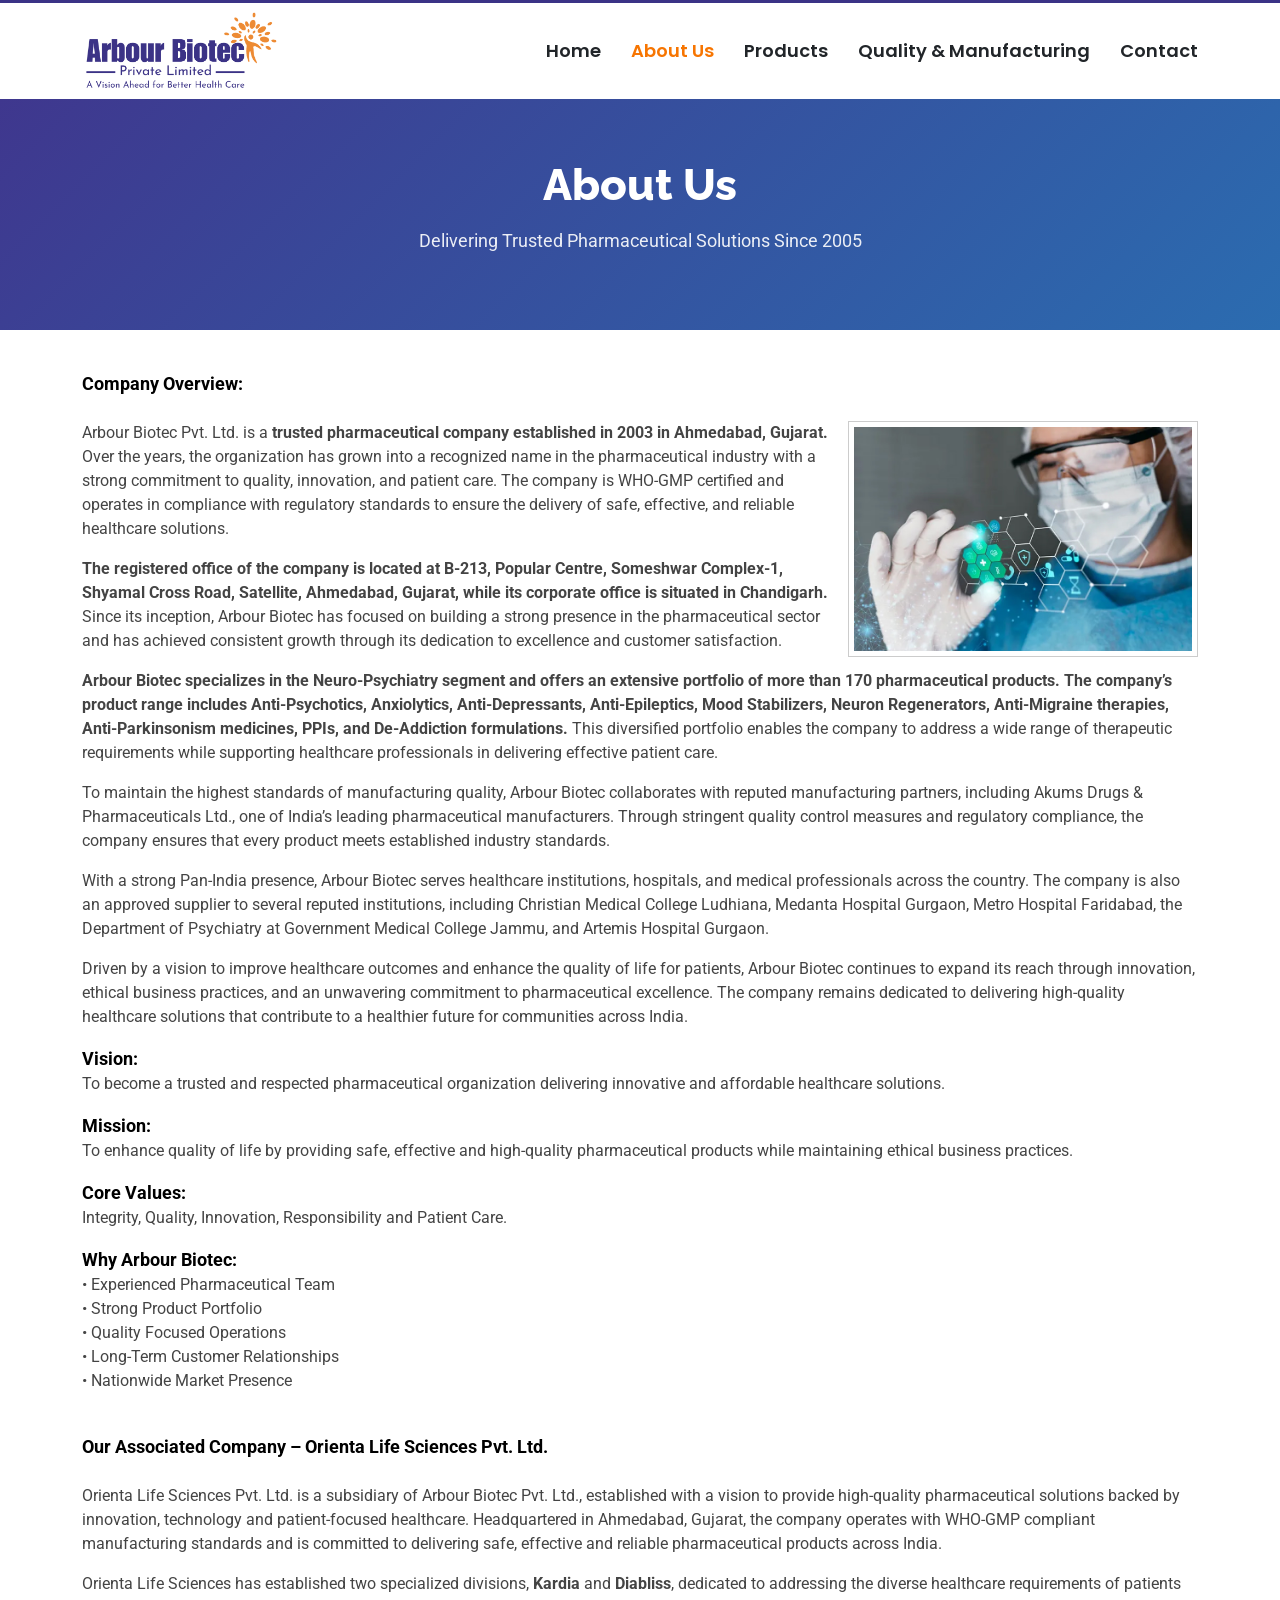
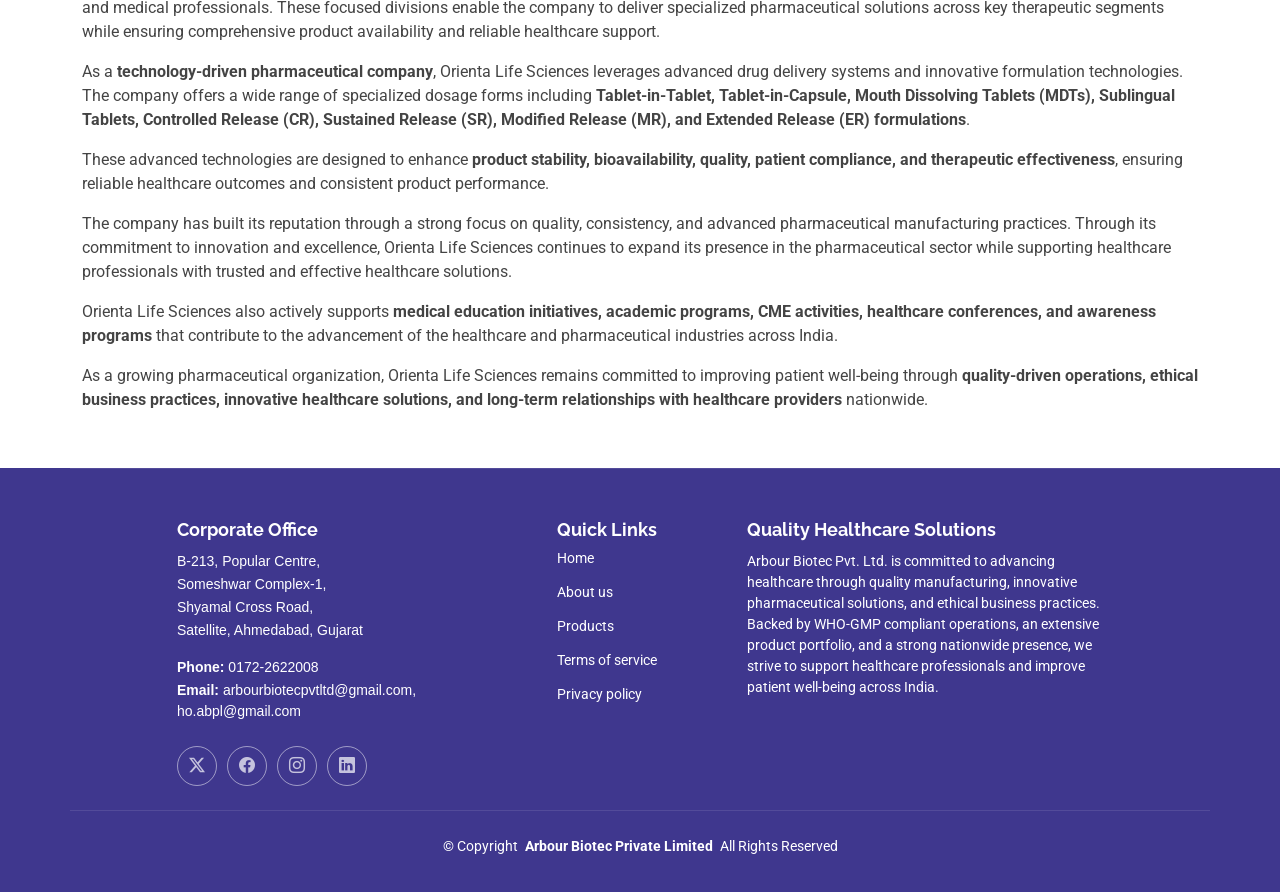
==== about-us.html @ 38f04e5c "Initial commit via Netlify [skip ci]" ====
<!DOCTYPE html>
<html lang="en">

<head>
  <meta charset="utf-8">
  <meta content="width=device-width, initial-scale=1.0" name="viewport">
  
  <title>About Us | Arbour Biotec Pvt. Ltd. | Leading Neuro Psychiatry Pharma Company</title>

  <meta name="description"
    content="Learn about Arbour Biotec Pvt. Ltd., a WHO-GMP certified pharmaceutical company established in 2003, specializing in Neuro Psychiatry products with 170+ quality healthcare solutions and a strong Pan-India presence.">

  <meta name="keywords"
    content="About Arbour Biotec, Pharmaceutical Company India, Neuro Psychiatry Pharma Company, WHO GMP Certified Pharma Company, Ahmedabad Pharmaceutical Company, Neuro Psychiatry Products, Healthcare Solutions India, Orienta Life Sciences, Kardia Division, Diabliss Division">

  <!-- Favicons -->
  <link href="assets/img/favicon.png" rel="icon">
  <!-- <link href="assets/img/apple-touch-icon.png" rel="apple-touch-icon"> -->

  <!-- Fonts -->
  <link href="https://fonts.googleapis.com" rel="preconnect">
  <link href="https://fonts.gstatic.com" rel="preconnect" crossorigin>
  <link
    href="https://fonts.googleapis.com/css2?family=Roboto:ital,wght@0,100;0,300;0,400;0,500;0,700;0,900;1,100;1,300;1,400;1,500;1,700;1,900&family=Poppins:ital,wght@0,100;0,200;0,300;0,400;0,500;0,600;0,700;0,800;0,900;1,100;1,200;1,300;1,400;1,500;1,600;1,700;1,800;1,900&family=Raleway:ital,wght@0,100;0,200;0,300;0,400;0,500;0,600;0,700;0,800;0,900;1,100;1,200;1,300;1,400;1,500;1,600;1,700;1,800;1,900&display=swap"
    rel="stylesheet">

  <!-- Vendor CSS Files -->
  <link href="assets/vendor/bootstrap/css/bootstrap.min.css" rel="stylesheet">
  <link href="assets/vendor/bootstrap-icons/bootstrap-icons.css" rel="stylesheet">
  <link href="assets/vendor/aos/aos.css" rel="stylesheet">
  <link href="assets/vendor/glightbox/css/glightbox.min.css" rel="stylesheet">
  <link href="assets/vendor/swiper/swiper-bundle.min.css" rel="stylesheet">

  <!-- Main CSS File -->
  <link href="assets/css/main.css" rel="stylesheet">


</head>

<body class="index-page">

  <header id="header" class="header d-flex align-items-center sticky-top">
    <div class="container-fluid container-xl position-relative d-flex align-items-center">

      <a href="index.html" class="logo d-flex align-items-center me-auto">
        <!-- Uncomment the line below if you also wish to use an image logo -->
        <img src="assets/img/logo.png" alt="">
        <!-- <h1 class="sitename">Presento</h1> -->
        <!-- <span>.</span> -->
      </a>

      <nav id="navmenu" class="navmenu">
        <ul>
          <li><a href="index.html">Home<br></a></li>
          <li><a href="about-us.html" class="active">About Us</a></li>
          <li><a href="products.html">Products</a></li>
          <li><a href="quality-manufacturing.html">Quality & Manufacturing</a></li>
          <li><a href="contact-us.html">Contact</a></li>
        </ul>
        <i class="mobile-nav-toggle d-xl-none bi bi-list"></i>
      </nav>

      <!-- <a class="btn-getstarted" href="index.html#about">Get Started</a> -->

    </div>
  </header>

  <main class="main">

    <section class="page-banner">
      <div class="container text-center">
        <h1>About Us</h1>
        <p>Delivering Trusted Pharmaceutical Solutions Since 2005</p>
      </div>
    </section>

    <section class="about-inner">

      <div class="container">

        <div class="row align-items-center">


          <div class="col-lg-12">

            <span class="sm-heading">
              Company Overview:
            </span> <br><br>
            <img src="assets/img/aboutus.jpg" alt="" class="img_right">
            <p>Arbour Biotec Pvt. Ltd. is a <strong>trusted pharmaceutical company established in 2003 in Ahmedabad,
                Gujarat.</strong>
              Over the years, the organization has grown into a recognized name in the pharmaceutical industry with a
              strong commitment to quality, innovation, and patient care. The company is WHO-GMP certified and operates
              in compliance with regulatory standards to ensure the delivery of safe, effective, and reliable healthcare
              solutions.</p>

            <p><strong>The registered office of the company is located at B-213, Popular Centre, Someshwar Complex-1,
                Shyamal
                Cross Road, Satellite, Ahmedabad, Gujarat, while its corporate office is situated in
                Chandigarh.</strong> Since its
              inception, Arbour Biotec has focused on building a strong presence in the pharmaceutical sector and has
              achieved consistent growth through its dedication to excellence and customer satisfaction. </p>

            <p><strong>Arbour Biotec specializes in the Neuro-Psychiatry segment and offers an extensive portfolio of
                more than
                170 pharmaceutical products. The company’s product range includes Anti-Psychotics, Anxiolytics,
                Anti-Depressants, Anti-Epileptics, Mood Stabilizers, Neuron Regenerators, Anti-Migraine therapies,
                Anti-Parkinsonism medicines, PPIs, and De-Addiction formulations.</strong> This diversified portfolio
              enables the
              company to address a wide range of therapeutic requirements while supporting healthcare professionals in
              delivering effective patient care. </p>

            <p>To maintain the highest standards of manufacturing quality, Arbour Biotec collaborates with reputed
              manufacturing partners, including Akums Drugs & Pharmaceuticals Ltd., one of India’s leading
              pharmaceutical manufacturers. Through stringent quality control measures and regulatory compliance, the
              company ensures that every product meets established industry standards. </p>

            <p>With a strong Pan-India presence, Arbour Biotec serves healthcare institutions, hospitals, and medical
              professionals across the country. The company is also an approved supplier to several reputed
              institutions, including Christian Medical College Ludhiana, Medanta Hospital Gurgaon, Metro Hospital
              Faridabad, the Department of Psychiatry at Government Medical College Jammu, and Artemis Hospital Gurgaon.
            </p>

            <P>Driven by a vision to improve healthcare outcomes and enhance the quality of life for patients, Arbour
              Biotec continues to expand its reach through innovation, ethical business practices, and an unwavering
              commitment to pharmaceutical excellence. The company remains dedicated to delivering high-quality
              healthcare solutions that contribute to a healthier future for communities across India. </P>


            <span class="sm-heading">Vision:</span>
            <p>To become a trusted and respected pharmaceutical organization delivering innovative and affordable
              healthcare solutions.</p>

            <span class="sm-heading">Mission:</span>
            <p>To enhance quality of life by providing safe, effective and high-quality pharmaceutical products while
              maintaining ethical business practices.</p>

            <span class="sm-heading">Core Values:</span>
            <p>Integrity, Quality, Innovation, Responsibility and Patient Care.</p>

            <span class="sm-heading">Why Arbour Biotec:</span>
            <p> • Experienced Pharmaceutical Team <br>
              • Strong Product Portfolio <br>
              • Quality Focused Operations <br>
              • Long-Term Customer Relationships <br>
              • Nationwide Market Presence
            </p>
            <br>

            <span class="sm-heading">
              Our Associated Company – Orienta Life Sciences Pvt. Ltd.
            </span> <br><br>

            <p>
              Orienta Life Sciences Pvt. Ltd. is a subsidiary of Arbour Biotec Pvt. Ltd., established with a vision to
              provide high-quality pharmaceutical solutions backed by innovation, technology and patient-focused
              healthcare. Headquartered in Ahmedabad, Gujarat, the company operates with WHO-GMP compliant manufacturing
              standards and is committed to delivering safe, effective and reliable pharmaceutical products across
              India.
            </p>

            <p>
              Orienta Life Sciences has established two specialized divisions, <strong>Kardia</strong> and
              <strong>Diabliss</strong>, dedicated to addressing the diverse healthcare requirements of patients and
              medical professionals. These focused divisions enable the company to deliver specialized pharmaceutical
              solutions across key therapeutic segments while ensuring comprehensive product availability and reliable
              healthcare support.
            </p>

            <p>
              As a <strong>technology-driven pharmaceutical company</strong>, Orienta Life Sciences leverages advanced
              drug delivery systems and innovative formulation technologies. The company offers a wide range of
              specialized dosage forms including <strong>Tablet-in-Tablet, Tablet-in-Capsule, Mouth Dissolving Tablets
                (MDTs), Sublingual Tablets, Controlled Release (CR), Sustained Release (SR), Modified Release (MR), and
                Extended Release (ER) formulations</strong>.
            </p>

            <p>
              These advanced technologies are designed to enhance <strong>product stability, bioavailability, quality,
                patient compliance, and therapeutic effectiveness</strong>, ensuring reliable healthcare outcomes and
              consistent product performance.
            </p>

            <p>
              The company has built its reputation through a strong focus on quality, consistency, and advanced
              pharmaceutical manufacturing practices. Through its commitment to innovation and excellence, Orienta Life
              Sciences continues to expand its presence in the pharmaceutical sector while supporting healthcare
              professionals with trusted and effective healthcare solutions.
            </p>

            <p>
              Orienta Life Sciences also actively supports <strong>medical education initiatives, academic programs, CME
                activities, healthcare conferences, and awareness programs</strong> that contribute to the advancement
              of the healthcare and pharmaceutical industries across India.
            </p>

            <p>
              As a growing pharmaceutical organization, Orienta Life Sciences remains committed to improving patient
              well-being through <strong>quality-driven operations, ethical business practices, innovative healthcare
                solutions, and long-term relationships with healthcare providers</strong> nationwide.
            </p>


          </div>

        </div>

      </div>
    </section>

  </main>

  <footer id="footer" class="footer blue-background">

    <div class="container footer-top">
      <div class="row gy-4 justify-content-center">
        <div class="col-lg-4 col-md-6 footer-about">
          <!-- <a href="index.html" class="logo d-flex align-items-center">
            <span class="sitename">Presento</span>
          </a> -->

          <h4>Corporate Office</h4>
          <div class="footer-contact">
            <p>B-213, Popular Centre,</p>
            <p>Someshwar Complex-1,</p>
            <p>Shyamal Cross Road,</p>
            <p>Satellite, Ahmedabad, Gujarat</p>
            <p class="mt-3"><strong>Phone:</strong> <span>0172-2622008</span></p>
            <p><strong>Email:</strong> <span>arbourbiotecpvtltd@gmail.com, ho.abpl@gmail.com</span></p>
          </div>
          <div class="social-links d-flex mt-4">
            <a href="#"><i class="bi bi-twitter-x"></i></a>
            <a href="#"><i class="bi bi-facebook"></i></a>
            <a href="#"><i class="bi bi-instagram"></i></a>
            <a href="#"><i class="bi bi-linkedin"></i></a>
          </div>
        </div>

        <div class="col-lg-2 col-md-3 footer-links">
          <h4>Quick Links</h4>
          <ul>
            <li><a href="index.html">Home</a></li>
            <li><a href="about-us.html">About us</a></li>
            <li><a href="products.html">Products</a></li>
            <li><a href="terms.html">Terms of service</a></li>
            <li><a href="privacy-policy.html">Privacy policy</a></li>
          </ul>
        </div>

        <div class="col-lg-4 col-md-12">

          <h4>Quality Healthcare Solutions</h4>

          <p>
            Arbour Biotec Pvt. Ltd. is committed to advancing healthcare through
            quality manufacturing, innovative pharmaceutical solutions, and ethical
            business practices. Backed by WHO-GMP compliant operations, an extensive
            product portfolio, and a strong nationwide presence, we strive to support
            healthcare professionals and improve patient well-being across India.
          </p>

        </div>

      </div>
    </div>

    <div class="container copyright text-center mt-4">
      <p>© <span>Copyright</span> <strong class="px-1 sitename">Arbour Biotec Private Limited</strong> <span>All Rights
          Reserved</span></p>

    </div>

  </footer>

  <!-- Scroll Top -->
  <a href="#" id="scroll-top" class="scroll-top d-flex align-items-center justify-content-center"><i
      class="bi bi-arrow-up-short"></i></a>

  <!-- Vendor JS Files -->
  <script src="assets/vendor/bootstrap/js/bootstrap.bundle.min.js"></script>
  <script src="assets/vendor/php-email-form/validate.js"></script>
  <script src="assets/vendor/aos/aos.js"></script>
  <script src="assets/vendor/glightbox/js/glightbox.min.js"></script>
  <script src="assets/vendor/swiper/swiper-bundle.min.js"></script>
  <script src="assets/vendor/purecounter/purecounter_vanilla.js"></script>
  <script src="assets/vendor/imagesloaded/imagesloaded.pkgd.min.js"></script>
  <script src="assets/vendor/isotope-layout/isotope.pkgd.min.js"></script>

  <!-- Main JS File -->
  <script src="assets/js/main.js"></script>

</body>

</html>
---- assets/css/main.css ----
/*--------------------------------------------------------------
# Font & Color Variables

--------------------------------------------------------------*/
/* Fonts */
:root {
  --default-font: "Roboto", system-ui, -apple-system, "Segoe UI", Roboto, "Helvetica Neue", Arial, "Noto Sans", "Liberation Sans", sans-serif, "Apple Color Emoji", "Segoe UI Emoji", "Segoe UI Symbol", "Noto Color Emoji";
  --heading-font: "Raleway", sans-serif;
  --nav-font: "Poppins", sans-serif;
}

/* Global Colors - The following color variables are used throughout the website. Updating them here will change the color scheme of the entire website */
:root {
  --background-color: #ffffff;
  /* Background color for the entire website, including individual sections */
  --default-color: #444444;
  /* Default color used for the majority of the text content across the entire website */
  --heading-color: #111111;
  /* Color for headings, subheadings and title throughout the website */
  --accent-color: #f77501;
  /* Accent color that represents your brand on the website. It's used for buttons, links, and other elements that need to stand out */
  --surface-color: #ffffff;
  /* The surface color is used as a background of boxed elements within sections, such as cards, icon boxes, or other elements that require a visual separation from the global background. */
  --contrast-color: #ffffff;
  /* Contrast color for text, ensuring readability against backgrounds of accent, heading, or default colors. */
}

/* Nav Menu Colors - The following color variables are used specifically for the navigation menu. They are separate from the global colors to allow for more customization options */
:root {
  --nav-color: #212529;
  /* The default color of the main navmenu links */
  --nav-hover-color: #f77501;
  /* Applied to main navmenu links when they are hovered over or active */
  --nav-mobile-background-color: #ffffff;
  /* Used as the background color for mobile navigation menu */
  --nav-dropdown-background-color: #ffffff;
  /* Used as the background color for dropdown items that appear when hovering over primary navigation items */
  --nav-dropdown-color: #212529;
  /* Used for navigation links of the dropdown items in the navigation menu. */
  --nav-dropdown-hover-color: #f77501;
  /* Similar to --nav-hover-color, this color is applied to dropdown navigation links when they are hovered over. */
}


/* Color Presets - These classes override global colors when applied to any section or element, providing reuse of the sam color scheme. */


.light-background {
  --background-color: #f9f9f9;
  --surface-color: #ffffff;
}

.dark-background {
  --background-color: #1b1b1b;
  --default-color: #ffffff;
  --heading-color: #ffffff;
  --surface-color: #353535;
  --contrast-color: #ffffff;
}

.blue-background {
  --background-color: #3F378E;
  --default-color: #ffffff;
  --heading-color: #ffffff;
  --surface-color: #5149a1;
  --contrast-color: #ffffff;

}

/* Smooth scroll */
:root {
  scroll-behavior: smooth;
}

/*--------------------------------------------------------------
# General Styling & Shared Classes
--------------------------------------------------------------*/
body {
  color: var(--default-color);
  background-color: var(--background-color);
  font-family: var(--default-font);
}

a {
  color: var(--accent-color);
  text-decoration: none;
  transition: 0.3s;
}

a:hover {
  color: color-mix(in srgb, var(--accent-color), transparent 25%);
  text-decoration: none;
}

h1,
h2,
h3,
h4,
h5,
h6 {
  color: var(--heading-color);
  font-family: var(--heading-font);
}

/* PHP Email Form Messages
------------------------------*/
.php-email-form .error-message {
  display: none;
  background: #df1529;
  color: #ffffff;
  text-align: left;
  padding: 15px;
  margin-bottom: 24px;
  font-weight: 600;
}

.php-email-form .sent-message {
  display: none;
  color: #ffffff;
  background: #059652;
  text-align: center;
  padding: 15px;
  margin-bottom: 24px;
  font-weight: 600;
}

.php-email-form .loading {
  display: none;
  background: var(--surface-color);
  text-align: center;
  padding: 15px;
  margin-bottom: 24px;
}

.php-email-form .loading:before {
  content: "";
  display: inline-block;
  border-radius: 50%;
  width: 24px;
  height: 24px;
  margin: 0 10px -6px 0;
  border: 3px solid var(--accent-color);
  border-top-color: var(--surface-color);
  animation: php-email-form-loading 1s linear infinite;
}

@keyframes php-email-form-loading {
  0% {
    transform: rotate(0deg);
  }

  100% {
    transform: rotate(360deg);
  }
}

/* Pulsating Play Button
------------------------------*/
.pulsating-play-btn {
  width: 94px;
  height: 94px;
  background: radial-gradient(var(--accent-color) 50%, color-mix(in srgb, var(--accent-color), transparent 75%) 52%);
  border-radius: 50%;
  display: block;
  position: relative;
  overflow: hidden;
}

.pulsating-play-btn:before {
  content: "";
  position: absolute;
  width: 120px;
  height: 120px;
  animation-delay: 0s;
  animation: pulsate-play-btn 2s;
  animation-direction: forwards;
  animation-iteration-count: infinite;
  animation-timing-function: steps;
  opacity: 1;
  border-radius: 50%;
  border: 5px solid color-mix(in srgb, var(--accent-color), transparent 30%);
  top: -15%;
  left: -15%;
  background: rgba(198, 16, 0, 0);
}

.pulsating-play-btn:after {
  content: "";
  position: absolute;
  left: 50%;
  top: 50%;
  transform: translateX(-40%) translateY(-50%);
  width: 0;
  height: 0;
  border-top: 10px solid transparent;
  border-bottom: 10px solid transparent;
  border-left: 15px solid #fff;
  z-index: 100;
  transition: all 400ms cubic-bezier(0.55, 0.055, 0.675, 0.19);
}

.pulsating-play-btn:hover:before {
  content: "";
  position: absolute;
  left: 50%;
  top: 50%;
  transform: translateX(-40%) translateY(-50%);
  width: 0;
  height: 0;
  border: none;
  border-top: 10px solid transparent;
  border-bottom: 10px solid transparent;
  border-left: 15px solid #fff;
  z-index: 200;
  animation: none;
  border-radius: 0;
}

.pulsating-play-btn:hover:after {
  border-left: 15px solid var(--accent-color);
  transform: scale(20);
}

@keyframes pulsate-play-btn {
  0% {
    transform: scale(0.6, 0.6);
    opacity: 1;
  }

  100% {
    transform: scale(1, 1);
    opacity: 0;
  }
}

/*--------------------------------------------------------------
# Global Header
--------------------------------------------------------------*/

.header {
  color: var(--default-color);
  background-color: var(--background-color);
  padding: 8px 0;
  transition: all 0.5s;
  z-index: 997;
  border-top: solid 3px #3b3386;
}

.header .logo {
  line-height: 1;
}

.header .logo img {
  max-height: 80px;
  margin-right: 8px;
  border: none;
  outline: none;
}

.header .logo h1 {
  font-size: 32px;
  margin: 0;
  font-weight: 700;
  color: var(--heading-color);
}

.header .logo span {
  font-size: 32px;
  font-weight: 700;
  color: var(--accent-color);
}

.header .btn-getstarted,
.header .btn-getstarted:focus {
  color: var(--contrast-color);
  background: var(--accent-color);
  font-size: 14px;
  padding: 8px 25px;
  margin: 0 0 0 30px;
  border-radius: 4px;
  transition: 0.3s;
}

.header .btn-getstarted:hover,
.header .btn-getstarted:focus:hover {
  color: var(--contrast-color);
  background: color-mix(in srgb, var(--accent-color), transparent 15%);
}

@media (max-width: 1200px) {
  .header .logo {
    order: 1;
  }

  .header .btn-getstarted,
  .header .btn-getstarted:focus {
    order: 2;
    margin: 0 15px 0 0;
    padding: 6px 15px;
  }

  .header .navmenu {
    order: 3;
  }
}

.scrolled .header {
  box-shadow: 0px 0 18px rgba(0, 0, 0, 0.1);
}

/*--------------------------------------------------------------
# Navigation Menu
--------------------------------------------------------------*/
/* Navmenu - Desktop */
@media (min-width: 1200px) {

  .navmenu {
    padding: 0;
  }

  .navmenu ul {
    margin: 0;
    padding: 0;
    display: flex;
    list-style: none;
    align-items: center;
  }

  .navmenu li {
    position: relative;
  }

  .navmenu a,
  .navmenu a:focus {
    color: var(--nav-color);
    padding: 10px 15px;
    font-size: 18px;
    font-family: var(--nav-font);
    font-weight: 600;
    display: flex;
    align-items: center;
    justify-content: space-between;
    white-space: nowrap;

  }

  .navmenu a i,
  .navmenu a:focus i {
    font-size: 12px;
    line-height: 0;
    margin-left: 5px;
    transition: 0.3s;
  }

  .navmenu li:last-child a {
    padding-right: 0;
  }

  .navmenu li:hover>a,
  .navmenu .active,
  .navmenu .active:focus {
    color: var(--nav-hover-color);
  }

  .navmenu .dropdown ul {
    margin: 0;
    padding: 10px 0;
    background: var(--nav-dropdown-background-color);
    display: block;
    position: absolute;
    visibility: hidden;
    left: 14px;
    top: 130%;
    opacity: 0;
    transition: 0.3s;
    border-radius: 4px;
    z-index: 99;
    box-shadow: 0px 0px 30px rgba(0, 0, 0, 0.1);
  }

  .navmenu .dropdown ul li {
    min-width: 200px;
  }

  .navmenu .dropdown ul a {
    padding: 10px 20px;
    font-size: 15px;
    text-transform: none;
    color: var(--nav-dropdown-color);
  }

  .navmenu .dropdown ul a i {
    font-size: 12px;
  }


  .navmenu .dropdown ul a:hover,
  .navmenu .dropdown ul .active:hover,
  .navmenu .dropdown ul li:hover>a {
    color: var(--nav-dropdown-hover-color);
  }

  .navmenu .dropdown:hover>ul {
    opacity: 1;
    top: 100%;
    visibility: visible;
  }

  .navmenu .dropdown .dropdown ul {
    top: 0;
    left: -90%;
    visibility: hidden;
  }

  .navmenu .dropdown .dropdown:hover>ul {
    opacity: 1;
    top: 0;
    left: -100%;
    visibility: visible;
  }
}

/* Navmenu - Mobile */
@media (max-width: 1199px) {
  .mobile-nav-toggle {
    color: var(--nav-color);
    font-size: 28px;
    line-height: 0;
    margin-right: 10px;
    cursor: pointer;
    transition: color 0.3s;
  }

  .navmenu {
    padding: 0;
    z-index: 9997;
  }

  .navmenu ul {
    display: none;
    list-style: none;
    position: absolute;
    inset: 60px 20px 20px 20px;
    padding: 10px 0;
    margin: 0;
    border-radius: 6px;
    background-color: var(--nav-mobile-background-color);
    overflow-y: auto;
    transition: 0.3s;
    z-index: 9998;
    box-shadow: 0px 0px 30px rgba(0, 0, 0, 0.1);
  }

  .navmenu a,
  .navmenu a:focus {
    color: var(--nav-dropdown-color);
    padding: 10px 20px;
    font-family: var(--nav-font);
    font-size: 17px;
    font-weight: 500;
    display: flex;
    align-items: center;
    justify-content: space-between;
    white-space: nowrap;
    transition: 0.3s;
  }

  .navmenu a i,
  .navmenu a:focus i {
    font-size: 12px;
    line-height: 0;
    margin-left: 5px;
    width: 30px;
    height: 30px;
    display: flex;
    align-items: center;
    justify-content: center;
    border-radius: 50%;
    transition: 0.3s;
    background-color: color-mix(in srgb, var(--accent-color), transparent 90%);
  }

  .navmenu a i:hover,
  .navmenu a:focus i:hover {
    background-color: var(--accent-color);
    color: var(--contrast-color);
  }

  .navmenu a:hover,
  .navmenu .active,
  .navmenu .active:focus {
    color: var(--nav-dropdown-hover-color);
  }

  .navmenu .active i,
  .navmenu .active:focus i {
    background-color: var(--accent-color);
    color: var(--contrast-color);
    transform: rotate(180deg);
  }

  .navmenu .dropdown ul {
    position: static;
    display: none;
    z-index: 99;
    padding: 10px 0;
    margin: 10px 20px;
    background-color: var(--nav-dropdown-background-color);
    border: 1px solid color-mix(in srgb, var(--default-color), transparent 90%);
    box-shadow: none;
    transition: all 0.5s ease-in-out;
  }

  .navmenu .dropdown ul ul {
    background-color: rgba(33, 37, 41, 0.1);
  }

  .navmenu .dropdown>.dropdown-active {
    display: block;
    background-color: rgba(33, 37, 41, 0.03);
  }

  .mobile-nav-active {
    overflow: hidden;
  }

  .mobile-nav-active .mobile-nav-toggle {
    color: #fff;
    position: absolute;
    font-size: 32px;
    top: 15px;
    right: 15px;
    margin-right: 0;
    z-index: 9999;
  }

  .mobile-nav-active .navmenu {
    position: fixed;
    overflow: hidden;
    inset: 0;
    background: rgba(33, 37, 41, 0.8);
    transition: 0.3s;
  }

  .mobile-nav-active .navmenu>ul {
    display: block;
  }
}

/*--------------------------------------------------------------
# Global Footer
--------------------------------------------------------------*/
.footer {
  color: var(--default-color);
  background-color: var(--background-color);
  font-size: 14px;
  padding-bottom: 10px;
  position: relative;
}


.footer .footer-top {
  padding-top: 50px;
  border-top: 1px solid color-mix(in srgb, var(--default-color), transparent 90%);
}

.footer .footer-about .logo {
  line-height: 1;
  margin-bottom: 25px;
}

.footer .footer-about .logo img {
  max-height: 40px;
  margin-right: 6px;
}

.footer .footer-about .logo span {
  font-size: 26px;
  font-weight: 700;
  letter-spacing: 1px;
  font-family: var(--heading-font);
  color: var(--heading-color);
}

.footer .footer-about p {
  font-size: 14px;
  font-family: Arial;
}

.footer .social-links a {
  display: flex;
  align-items: center;
  justify-content: center;
  width: 40px;
  height: 40px;
  border-radius: 50%;
  border: 1px solid color-mix(in srgb, var(--default-color), transparent 50%);
  font-size: 16px;
  color: color-mix(in srgb, var(--default-color), transparent 30%);
  margin-right: 10px;
  transition: 0.3s;
}

.footer .social-links a:hover {
  color: var(--accent-color);
  border-color: var(--accent-color);
}

.footer h4 {
  font-size: 18px;
  font-weight: bold;
  position: relative;
  padding-bottom: 3px;
}

.footer .footer-links {
  margin-bottom: 30px;
}

.footer .footer-links ul {
  list-style: none;
  padding: 0;
  margin: 0;
}

.footer .footer-links ul i {
  padding-right: 2px;
  font-size: 12px;
  line-height: 0;
}

.footer .footer-links ul li {
  padding: 10px 0;
  display: flex;
  align-items: center;
}

.footer .footer-links ul li:first-child {
  padding-top: 0;
}

.footer .footer-links ul a {
  color: #fff;
  display: inline-block;
  line-height: 1;
}

.footer .footer-links ul a:hover {
  color: var(--accent-color);
}

.footer .footer-contact p {
  margin-bottom: 2px;
}

.footer .footer-newsletter .newsletter-form {
  margin-top: 30px;
  margin-bottom: 30px;
  padding: 6px 8px;
  position: relative;
  border-radius: 4px;
  border: 1px solid color-mix(in srgb, var(--default-color), transparent 80%);
  display: flex;
  background-color: var(--background-color);
  transition: 0.3s;
}

.footer .footer-newsletter .newsletter-form:focus-within {
  border-color: var(--accent-color);
}

.footer .footer-newsletter .newsletter-form input[type=email] {
  border: 0;
  padding: 4px;
  width: 100%;
  background-color: var(--background-color);
  color: var(--default-color);
}

.footer .footer-newsletter .newsletter-form input[type=email]:focus-visible {
  outline: none;
}

.footer .footer-newsletter .newsletter-form input[type=submit] {
  border: 0;
  font-size: 16px;
  padding: 0 20px;
  margin: -7px -8px -7px 0;
  background: var(--accent-color);
  color: var(--contrast-color);
  transition: 0.3s;
  border-radius: 0 4px 4px 0;
}

.footer .footer-newsletter .newsletter-form input[type=submit]:hover {
  background: color-mix(in srgb, var(--accent-color), transparent 20%);
}

.footer .copyright {
  padding-top: 25px;
  padding-bottom: 25px;
  border-top: 1px solid color-mix(in srgb, var(--default-color), transparent 90%);
}

.footer .copyright p {
  margin-bottom: 0;
}

.footer .credits {
  margin-top: 6px;
  font-size: 13px;
}



.footer-highlights {
  display: flex;
  flex-wrap: wrap;
  gap: 10px;
  margin-top: 15px;
}

.footer-highlights span {
  background: rgba(255, 255, 255, .10);
  padding: 8px 14px;
  border-radius: 30px;
  font-size: 13px;
}







/*--------------------------------------------------------------
# Scroll Top Button
--------------------------------------------------------------*/
.scroll-top {
  position: fixed;
  visibility: hidden;
  opacity: 0;
  right: 15px;
  bottom: 15px;
  z-index: 99999;
  background-color: var(--accent-color);
  width: 40px;
  height: 40px;
  border-radius: 4px;
  transition: all 0.4s;
}

.scroll-top i {
  font-size: 24px;
  color: var(--contrast-color);
  line-height: 0;
}

.scroll-top:hover {
  background-color: color-mix(in srgb, var(--accent-color), transparent 20%);
  color: var(--contrast-color);
}

.scroll-top.active {
  visibility: visible;
  opacity: 1;
}

/*--------------------------------------------------------------
# Disable aos animation delay on mobile devices
--------------------------------------------------------------*/
@media screen and (max-width: 768px) {
  [data-aos-delay] {
    transition-delay: 0 !important;
  }
}

/*--------------------------------------------------------------
# Global Page Titles & Breadcrumbs
--------------------------------------------------------------*/
.page-title {
  --background-color: var(--alt-background-color);
  --default-color: #ffffff;
  --heading-color: #ffffff;
  color: var(--default-color);
  background-color: var(--background-color);
  padding: 20px 0;
  position: relative;
}

.page-title h1 {
  font-size: 28px;
  font-weight: 700;
  margin: 0;
}

.page-title .breadcrumbs ol {
  display: flex;
  flex-wrap: wrap;
  list-style: none;
  padding: 0 0 10px 0;
  margin: 0;
  font-size: 14px;
  font-weight: 400;
}

.page-title .breadcrumbs ol li+li {
  padding-left: 10px;
}

.page-title .breadcrumbs ol li+li::before {
  content: "/";
  display: inline-block;
  padding-right: 10px;
  color: color-mix(in srgb, var(--default-color), transparent 50%);
}

/*--------------------------------------------------------------
# Global Sections
--------------------------------------------------------------*/
section,
.section {
  color: var(--default-color);
  background-color: var(--background-color);
  padding: 30px 0;
  scroll-margin-top: 100px;
  overflow: clip;
}

.section-bg {
  background-color: transparent;
  padding: 160px 0;
  position: relative;
}

.section-bg:before {
  content: "";
  background-color: var(--background-color);
  position: absolute;
  bottom: 60px;
  top: 60px;
  left: 0;
  right: 0;
  transform: skewY(-3deg);
}

.section-bg .container {
  position: relative;
}

@media (max-width: 1199px) {

  section,
  .section {
    scroll-margin-top: 66px;
  }
}

/*--------------------------------------------------------------
# Global Section Titles
--------------------------------------------------------------*/
.section-title {
  text-align: center;
  padding-bottom: 60px;
  position: relative;
}

.section-title h2 {
  font-size: 32px;
  font-weight: 700;
  margin-bottom: 20px;
  padding-bottom: 20px;
  position: relative;
  text-transform: uppercase;
}

.section-title h2:after {
  content: "";
  position: absolute;
  display: block;
  width: 50px;
  height: 3px;
  background: var(--accent-color);
  left: 0;
  right: 0;
  bottom: 0;
  margin: auto;
}

.section-title p {
  margin-bottom: 0;
}

/*--------------------------------------------------------------
# Hero Section
--------------------------------------------------------------*/

.img_bord {
  border: #ebeaea solid 1px;
  padding: 5px;
}


.clients {
  background: linear-gradient(135deg, #f5faff, #eef8ff);
}

.partner-box {
  background: #fff;
  border-radius: 18px;
  padding: 10px 20px;
  text-align: center;
  border: 1px solid #e5eef8;
  box-shadow: 0 8px 25px rgba(0, 0, 0, .08);
  transition: all .4s ease;
}

.partner-box img {
  display: block;
  margin: 10px auto;
  box-shadow: 0 0 5px #4b4a4a;
  background: none;
  border-radius: 50%;
}

.partner-box:hover {
  transform: translateY(-8px);
  box-shadow: 0 15px 35px rgba(0, 0, 0, .15);
}

.partner-box i {
  font-size: 42px;
  color: #0d6efd;
  margin-top: 12px;
  margin-bottom: 3px;
  display: block;
}

.partner-box h5 {
  font-size: 14px;
  font-weight: 700;
  margin-bottom: 5px;
  color: #222;
}

.partner-box span {
  color: #666;
  font-size: 14px;
  letter-spacing: .5px;
}

.swiper-pagination-bullet-active {
  background: #0d6efd;
}



/* ==========================
   HERO SECTION
========================== */

.hero-section {
  background: linear-gradient(135deg,
      #3F378E 0%,
      #2B6CB0 100%);
  padding: 45px 0;
  overflow: hidden;
}

/* LEFT SIDE */

.hero-badge {
  display: inline-block;
  background: #F5C518;
  color: #222;
  padding: 10px 20px;
  border-radius: 50px;
  font-size: 14px;
  font-weight: 600;
  margin-bottom: 25px;
}

.hero-content h1 {
  font-size: 30px;
  line-height: 1.1;
  color: #fff;
  font-weight: 800;
  margin-bottom: 25px;
}

.hero-content p {
  color: rgba(255, 255, 255, .92);
  font-size: 16px;
  line-height: 1.8;
  margin-bottom: 20px;
  max-width: 550px;
}

.hero-points {
  display: grid;
  grid-template-columns: repeat(2, 1fr);
  gap: 14px;
  margin-bottom: 35px;
}

.hero-points div {
  color: #fff;
  font-size: 15px;
  font-weight: bold;
}

/* BUTTONS */

.hero-buttons {
  display: flex;
  gap: 15px;
}

.btn-primary-custom {
  background: #F5C518;
  color: #222;
  padding: 5px 35px;
  border-radius: 50px;
  line-height: 44px;
  text-decoration: none;
  font-weight: 600;
}

.btn-primary-custom:hover {
  background: #fff;
  color: #3F378E;
}

.btn-outline-custom {
  background: #fff;
  color: #3F378E;
  padding: 5px 35px;
  border-radius: 50px;
  text-decoration: none;
  font-weight: 600;
  line-height: 44px;
}

/* ==========================
   RIGHT SIDE
========================== */

.hero-image-wrapper {
  position: relative;
  max-width: 650px;
  margin: auto;
}

/* Yellow Circle */

.shape-yellow {
  position: absolute;
  width: 220px;
  height: 220px;
  background: #F5C518;
  border-radius: 50%;
  top: -40px;
  right: -40px;
  opacity: .9;
  z-index: 1;
}

/* Blue Rectangle */

.shape-blue {
  position: absolute;
  width: 180px;
  height: 180px;
  background: #233A8B;
  border-radius: 25px;
  bottom: -40px;
  left: -40px;
  transform: rotate(20deg);
  z-index: 1;
}

/* Glass Frame */

.glass-frame {
  position: relative;
  z-index: 5;

  background: rgba(255, 255, 255, .10);
  backdrop-filter: blur(12px);

  border: 1px solid rgba(255, 255, 255, .15);

  border-radius: 35px;

  padding: 18px;

  box-shadow:
    0 25px 60px rgba(0, 0, 0, .25);
}

/* Image */

.hero-image {
  width: 100%;
  display: block;
  border-radius: 25px;
}

/* MOBILE */

@media(max-width:991px) {

  .hero-section {
    text-align: center;
    padding: 80px 0;
  }

  .hero-content h1 {
    font-size: 42px;
  }

  .hero-points {
    grid-template-columns: 1fr;
  }

  .hero-buttons {
    justify-content: center;
    flex-wrap: wrap;
  }

  .hero-image-wrapper {
    margin-top: 50px;
  }

  .shape-yellow {
    width: 120px;
    height: 120px;
  }

  .shape-blue {
    width: 100px;
    height: 100px;
  }

}

/* Slider css */

/* ===========================
PREMIUM HERO SLIDER
=========================== */

.hero-slider {
  position: relative;
}

.hero-slide {
  min-height: 540px;
  position: relative;
  display: flex;
  align-items: center;
}

.hero-slide img {
  position: absolute;
  width: 100%;
  height: 100%;
  object-fit: cover;
  top: 0;
  left: 0;
}

.overlay {
  position: absolute;
  width: 100%;
  height: 100%;
  top: 0;
  left: 0;
  background: linear-gradient(90deg,
      rgba(18, 28, 60, .88) 0%,
      rgba(18, 28, 60, .70) 40%,
      rgba(18, 28, 60, .30) 100%);
}

.hero-content {
  position: relative;
  z-index: 2;
  max-width: 650px;
  color: #fff;
}

.hero-badge {
  display: inline-block;
  background: #F5C518;
  color: #111;
  padding: 8px 18px;
  border-radius: 50px;
  font-weight: 600;
  font-size: 14px;
  margin-bottom: 20px;
}

.hero-content h1 {
  font-size: 42px;
  font-weight: 800;
  line-height: 1.15;
  margin-bottom: 20px;
  font-family: "Roboto";
}

.hero-content p {
  font-size: 18px;
  line-height: 1.8;
  margin-bottom: 30px;
  max-width: 600px;
}

.hero-btn {
  display: inline-block;
  background: #F5C518;
  color: #111;
  padding: 14px 32px;
  border-radius: 50px;
  font-weight: 700;
  text-decoration: none;
  transition: .3s;
}

.hero-btn:hover {
  transform: translateY(-3px);
  color: #000;
}

.carousel-fade .carousel-item {
  transition: opacity 1.4s ease-in-out;
}

.carousel-control-prev,
.carousel-control-next {
  width: 60px;
}

@media(max-width:991px) {

  .hero-slide {
    height: 85vh;
  }

  .hero-content h1 {
    font-size: 42px;
  }

}

@media(max-width:767px) {

  .header .logo {
    margin: 0 auto;
  }

  .header .logo img {
    margin: 0 auto;
    display: block;
    width: 90%;
  }

  .hero-content {
    text-align: center;
  }

  .hero-content .hero-btn {
    display: block;
    margin: 0 auto;
    text-align: center;
    width: 50%;
    font-size: 14px;
    padding: 12px 14px;
  }

  .hero-content h1 {
    font-size: 22px;
  }

  .hero-content p {
    font-size: 14px;
  }

  .section-title h2 {

    font-size: 22px;
  }

  .about .icon-box i {
    display: block;
    text-align: center;
    margin-bottom: 5px;
  }

  .position-relative {
    text-align: center;
  }

  .services .service-item {
    display: block !important;
  }

  .services .service-item .icon {
    margin: 0;
  }

  .therapy-section {
    padding: 30px 0 !important;
  }

}

.hero-slide img {
  animation: zoomEffect 8s ease-in-out infinite;
}



@keyframes zoomEffect {
  0% {
    transform: scale(1);
  }

  100% {
    transform: scale(1.08);
  }
}

.main .hero-slider {
  padding: 0px 0 !important;
}

/* end Slider css */


/*--------------------------------------------------------------
# Clients Section
--------------------------------------------------------------*/
.clients .swiper-slide {
  display: flex;
  align-items: center;
  justify-content: center;
}

.clients .swiper-slide img {
  max-height: 100px;
  width: auto;
  object-fit: contain;
  transition: 0.3s;
}

.clients .swiper-slide img:hover {
  filter: none;
  opacity: 1;
  transform: scale(1.08);
}

.clients .swiper-wrapper {
  height: auto;
}

.clients .swiper-pagination {
  margin-top: 20px;
  position: relative;
}

.clients .swiper-pagination .swiper-pagination-bullet {
  width: 12px;
  height: 12px;
  opacity: 1;
  background-color: color-mix(in srgb, var(--default-color), transparent 80%);
}

.clients .swiper-pagination .swiper-pagination-bullet-active {
  background-color: var(--accent-color);
}

/*--------------------------------------------------------------
# About Section
--------------------------------------------------------------*/
.about .content h3 {
  font-weight: 700;
  font-size: 23px;
  margin-bottom: 30px;
}

.about .content p {
  margin-bottom: 30px;
}

.about .content .about-btn {
  padding: 8px 30px 9px 30px;
  color: var(--default-color);
  border-radius: 50px;
  transition: 0.3s;
  text-transform: uppercase;
  font-weight: 600;
  font-size: 13px;
  display: inline-flex;
  align-items: center;
  border: 2px solid var(--accent-color);
}

.about .content .about-btn i {
  font-size: 16px;
  padding-left: 5px;
}

.about .content .about-btn:hover {
  background: var(--accent-color);
  color: var(--contrast-color);
}

.about .icon-box i {
  font-size: 40px;
  color: var(--accent-color);
  margin-bottom: 10px;
}

.about .icon-box h4 {
  font-size: 20px;
  font-weight: 700;
  margin: 0 0 10px 0;
}

.about .icon-box h4 a {
  color: var(--heading-color);
  transition: 0.3s;
}

.about .icon-box p {
  font-size: 15px;
  color: color-mix(in srgb, var(--default-color), transparent 40%);
  margin-bottom: 0;
}

.about .icon-box:hover h4 a {
  color: var(--accent-color);
}

.mt-65 {
  margin-top: 65px;
}

.page-banner {
  padding: 60px 0 60px;
  background: linear-gradient(135deg, #3F378E, #2B6CB0);
  color: #fff;
}

.img_right {
  max-width: 100%;
  width: 350px;
  border: #ccc solid 1px;
  padding: 5px;
  float: right;
  margin-left: 15px;
}

.page-banner h1 {
  font-size: 44px;
  font-weight: 800;
  margin-bottom: 15px;
  color: #fff;
}

.page-banner p {
  font-size: 18px;
  opacity: .9;
}

.section-tag {
  color: #3F378E;
  font-weight: 700;
  text-transform: uppercase;
  letter-spacing: 1px;
}

.about-inner {
  padding: 40px 0;
}

.sm-heading {
  font-size: 18px;
  color: #000;
  font-weight: bold;
  text-align: left;
}

.about-inner h2 {
  font-size: 42px;
  font-weight: 800;
  margin-bottom: 20px;
}

.about-list {
  list-style: none;
  padding: 0;
}

.about-list li {
  margin-bottom: 15px;
  font-weight: 500;
}

.stats-section {
  background: #f8f9fa;
  padding: 80px 0;
}

.stats-section h3 {
  color: #3F378E;
  font-size: 42px;
  font-weight: 800;
  font-family: 'Roboto';
}

.mv-card {
  background: #fff;
  padding: 40px;
  border-radius: 20px;
  box-shadow: 0 10px 30px rgba(0, 0, 0, .08);
  height: 100%;
}

/*--------------------------------------------------------------
# Stats Section
--------------------------------------------------------------*/
.stats i {
  background-color: var(--surface-color);
  color: var(--accent-color);
  box-shadow: 0px 2px 25px rgba(0, 0, 0, 0.1);
  width: 54px;
  height: 54px;
  font-size: 30px;
  border-radius: 50px;
  border: 2px solid var(--background-color);
  display: inline-flex;
  align-items: center;
  justify-content: center;
  position: relative;
  z-index: 1;
}

.stats .stats-item {
  background-color: var(--surface-color);
  margin-top: -27px;
  padding: 30px 30px 25px 30px;
  width: 100%;
  position: relative;
  text-align: center;
  box-shadow: 0px 2px 35px rgba(0, 0, 0, 0.1);
  border-radius: 4px;
  z-index: 0;
}

.stats .stats-item span {
  font-size: 30px;
  display: block;
  font-weight: bold;
  font-family: "Roboto";
  color: #302a2a;
}

.stats .stats-item p {
  padding: 0;
  margin: 0;
  font-family: var(--heading-font);
  font-size: 18px;
}

/*--------------------------------------------------------------
# Tabs Section
--------------------------------------------------------------*/
.tabs .nav-tabs {
  border: 0;
}

.tabs .nav-link {
  color: var(--heading-color);
  border: 1px solid color-mix(in srgb, var(--default-color), transparent 85%);
  padding: 15px 20px;
  transition: 0.3s;
  border-radius: 0;
  display: flex;
  align-items: center;
  justify-content: center;
  cursor: pointer;
  height: 100%;
}

.tabs .nav-link i {
  padding-right: 15px;
  font-size: 48px;
}

.tabs .nav-link h4 {
  font-size: 18px;
  font-weight: 600;
  margin: 0;
}

.tabs .nav-link:hover {
  color: var(--accent-color);
  border-color: var(--accent-color);
}

.tabs .nav-link.active {
  background: var(--accent-color);
  color: var(--contrast-color);
  border-color: var(--accent-color);
}

.tabs .nav-link.active h4 {
  color: var(--contrast-color);
}

@media (max-width: 768px) {
  .tabs .nav-link i {
    padding: 0;
    line-height: 1;
    font-size: 36px;
  }
}

@media (max-width: 575px) {
  .tabs .nav-link {
    padding: 15px;
  }

  .tabs .nav-link i {
    font-size: 24px;
  }
}

.tabs .tab-content {
  margin-top: 30px;
}

.tabs .tab-pane h3 {
  color: var(--heading-color);
  font-weight: 700;
  font-size: 26px;
}

.tabs .tab-pane ul {
  list-style: none;
  padding: 0;
}

.tabs .tab-pane ul li {
  padding-bottom: 10px;
}

.tabs .tab-pane ul i {
  font-size: 20px;
  padding-right: 4px;
  color: var(--accent-color);
}

.tabs .tab-pane p:last-child {
  margin-bottom: 0;
}

/*--------------------------------------------------------------
# Services Section
--------------------------------------------------------------*/
.services .service-item {
  background-color: var(--surface-color);
  padding: 30px;
  transition: 0.3s;
}

.services .service-item .icon {
  font-size: 36px;
  line-height: 0;
  margin-right: 30px;
  color: var(--accent-color);
}

.services .service-item .title {
  font-weight: 700;
  margin-bottom: 15px;
  font-size: 20px;
}

.services .service-item .title a {
  color: var(--heading-color);
}

.services .service-item .description {
  line-height: 24px;
  font-size: 14px;
  margin: 0;
}

.services .service-item:hover {
  background-color: color-mix(in srgb, var(--surface-color) 90%, white 5%);
}



.therapy-section {
  padding: 50px 0;
  background: #f7f9fc;
}

.section-header {
  max-width: 850px;
  margin: 0 auto 60px;
}

.portfolio-tag {
  display: inline-block;
  background: #F5C518;
  color: #222;
  padding: 8px 18px;
  border-radius: 30px;
  font-size: 13px;
  font-weight: 700;
  letter-spacing: 1px;
  margin-bottom: 15px;
}

.section-header h2 {
  font-size: 44px;
  font-weight: 800;
  color: #000000;
  margin-bottom: 15px;
}

.section-header p {
  color: #666;
  font-size: 16px;
  line-height: 1.8;
}

.therapy-grid {
  display: grid;
  grid-template-columns: repeat(4, 1fr);
  gap: 25px;
}

.therapy-card {
  position: relative;
  height: 280px;
  border-radius: 22px;
  overflow: hidden;
  box-shadow: 0 15px 35px rgba(0, 0, 0, .08);
  transition: .4s;
}

.therapy-card img {
  width: 100%;
  height: 100%;
  object-fit: cover;
  transition: .7s;
}

.therapy-content {
  position: absolute;
  inset: 0;
  display: flex;
  flex-direction: column;
  justify-content: flex-end;
  padding: 25px;
  background: linear-gradient(to top,
      rgba(20, 20, 20, .95),
      rgba(20, 20, 20, .60),
      rgba(20, 20, 20, .15));
}

.card-no {
  position: absolute;
  top: 15px;
  right: 18px;
  font-size: 42px;
  font-weight: 800;
  color: rgba(255, 255, 255, .25);
}

.therapy-content h3 {
  color: #fff;
  font-size: 22px;
  font-weight: 700;
  margin-bottom: 8px;
}

.therapy-content p {
  color: rgba(255, 255, 255, .88);
  font-size: 14px;
  line-height: 1.6;
  margin-bottom: 15px;
}

.therapy-content a {
  display: inline-block;
  color: #F5C518;
  font-weight: 600;
  text-decoration: none;
}

.therapy-card:hover {
  transform: translateY(-10px);
  box-shadow: 0 25px 60px rgba(0, 0, 0, .15);
}

.therapy-card:hover img {
  transform: scale(1.08);
}

@media(max-width:991px) {

  .therapy-grid {
    grid-template-columns: repeat(2, 1fr);
  }

}

@media(max-width:767px) {

  .therapy-grid {
    grid-template-columns: 1fr;
  }

  .section-header h2 {
    font-size: 32px;
  }

}

/* products page css */

/* ===================================
PRODUCT PAGE PREMIUM
=================================== */

.product-hero {
  padding: 140px 0 110px;
  background: linear-gradient(135deg, #3F378E, #2B6CB0);
  color: #fff;
}

.hero-badge {
  display: inline-block;
  padding: 8px 18px;
  background: #F5C518;
  color: #222;
  font-size: 13px;
  font-weight: 700;
  border-radius: 50px;
  margin-bottom: 20px;
}

.product-hero h1 {
  font-size: 58px;
  font-weight: 800;
  line-height: 1.2;
  max-width: 900px;
  margin: auto;
}

.product-hero p {
  max-width: 800px;
  margin: 25px auto 0;
  font-size: 18px;
  line-height: 1.8;
}

.portfolio-overview {
  padding: 30px 0;
}

.overview-image img {
  width: 100%;
  border-radius: 25px;
  box-shadow: 0 20px 50px rgba(0, 0, 0, .12);
}

.overview-content span {
  color: #111110;
  font-weight: 700;

}

.overview-content h2 {
  font-size: 32px;
  font-weight: 800;
  color: #3F378E;
  margin: 15px 0 25px;
  font-family: 'Roboto';
}

.overview-content p {
  line-height: 1.9;
  margin-bottom: 20px;
}

.stats-row {
  display: grid;
  grid-template-columns: repeat(2, 1fr);
  gap: 15px;
  margin-top: 30px;
  font-family: 'Roboto';
}

.stat-box {
  background: #fff;
  padding: 25px;
  border-radius: 18px;
  text-align: center;
  box-shadow: 0 10px 25px rgba(0, 0, 0, .08);
}

.stat-box h3 {
  color: #3F378E;
  font-weight: 800;
}

.therapy-expertise {
  padding: 70px 0;
  background: #f8f9fa;
}

.therapy-list {
  display: grid;
  grid-template-columns: repeat(3, 1fr);
  gap: 20px;
  margin-top: 0px;
}

.therapy-item {
  padding: 22px;
  background: #fff;
  border-left: 5px solid #f77501;
  border-radius: 12px;
  font-weight: 600;
  box-shadow: 0 8px 20px rgba(0, 0, 0, .06);
}

.quality-section {
  padding: 70px 0;
}

.quality-content span {
  color: #111110;
  font-weight: 700;
}

.quality-content h2 {
  font-size: 32px;
  font-weight: 800;
  color: #3F378E;
  margin: 15px 0 20px;
  font-family: 'Roboto';
}

.quality-content ul {
  padding-left: 20px;
}

.quality-content li {
  margin-bottom: 12px;
}

.quality-img {
  border-radius: 25px;
  box-shadow: 0 20px 50px rgba(0, 0, 0, .12);
}

.institutions {
  padding: 60px 0;
  background: #f8f9fa;
}

.institution-grid {
  display: grid;
  grid-template-columns: repeat(3, 1fr);
  gap: 20px;
  margin-top: 40px;
}

.institution-grid div {
  background: #fff;
  padding: 25px;
  border-radius: 15px;
  text-align: center;
  font-weight: 600;
  box-shadow: 0 8px 20px rgba(0, 0, 0, .06);
  border-bottom: 5px solid #f77501;
  border-radius: 12px;
}

.catalogue-cta {
  padding: 110px 0;
  background: #3F378E;
  color: #fff;
}

.catalogue-cta h2 {
  font-size: 44px;
  font-weight: 800;
}

.catalogue-btn {
  display: inline-block;
  margin-top: 25px;
  padding: 14px 35px;
  background: #F5C518;
  color: #222;
  font-weight: 700;
  border-radius: 50px;
  text-decoration: none;
}

@media(max-width:991px) {

  .product-hero h1 {
    font-size: 40px;
  }

  .therapy-list,
  .institution-grid {
    grid-template-columns: repeat(2, 1fr);
  }

}

@media(max-width:767px) {

  .page-banner h1 {
    font-size: 18px;
  }

  .page-banner p {
    font-size: 15px;
  }

  .overview-content span {
    display: block;
    margin-top: 15px;
  }

  .overview-content h2 {
    font-size: 18px;
  }

  .about .content h3 {
    font-size: 18px;
  }

  .therapy-list,
  .institution-grid {
    grid-template-columns: 1fr;
  }

  .stats-row {
    grid-template-columns: 1fr;
  }

}


/* end products page css */



/*--------------------------------------------------------------
# Testimonials Section
--------------------------------------------------------------*/
.testimonials .testimonial-item {
  background-color: var(--surface-color);
  box-shadow: 0px 2px 15px rgba(0, 0, 0, 0.1);
  box-sizing: content-box;
  padding: 30px;
  margin: 30px 15px;
  position: relative;
  height: 100%;
}

.testimonials .testimonial-item .testimonial-img {
  width: 90px;
  border-radius: 50px;
  margin-right: 15px;
}

.testimonials .testimonial-item h3 {
  font-size: 18px;
  font-weight: bold;
  margin: 10px 0 5px 0;
}

.testimonials .testimonial-item h4 {
  font-size: 14px;
  color: color-mix(in srgb, var(--default-color), transparent 40%);
  margin: 0;
}

.testimonials .testimonial-item .stars {
  margin: 10px 0;
}

.testimonials .testimonial-item .stars i {
  color: #ffc107;
  margin: 0 1px;
}

.testimonials .testimonial-item .quote-icon-left,
.testimonials .testimonial-item .quote-icon-right {
  color: color-mix(in srgb, var(--accent-color), transparent 50%);
  font-size: 26px;
  line-height: 0;
}

.testimonials .testimonial-item .quote-icon-left {
  display: inline-block;
  left: -5px;
  position: relative;
}

.testimonials .testimonial-item .quote-icon-right {
  display: inline-block;
  right: -5px;
  position: relative;
  top: 10px;
  transform: scale(-1, -1);
}

.testimonials .testimonial-item p {
  font-style: italic;
  margin: 15px auto 15px auto;
}

.testimonials .swiper-wrapper {
  height: auto;
}

.testimonials .swiper-pagination {
  margin-top: 20px;
  position: relative;
}

.testimonials .swiper-pagination .swiper-pagination-bullet {
  width: 12px;
  height: 12px;
  background-color: color-mix(in srgb, var(--default-color), transparent 85%);
  opacity: 1;
}

.testimonials .swiper-pagination .swiper-pagination-bullet-active {
  background-color: var(--accent-color);
}

@media (max-width: 767px) {
  .testimonials .testimonial-wrap {
    padding-left: 0;
  }

  .testimonials .testimonial-item {
    padding: 30px;
    margin: 15px;
  }

  .testimonials .testimonial-item .testimonial-img {
    position: static;
    left: auto;
  }
}



/*--------------------------------------------------------------
# Contact Section
--------------------------------------------------------------*/


/* =========================
CONTACT SECTION PREMIUM
========================= */

.contact {
  padding: 80px 0;
  background: linear-gradient(180deg, #f8faff 0%, #ffffff 100%);
}

.contact-intro span {
  color: #3F378E;
  font-size: 14px;
  font-weight: 700;
  letter-spacing: 2px;
  text-transform: uppercase;
}

.contact-intro h2 {
  font-size: 42px;
  font-weight: 700;
  margin: 12px 0;
  color: #19163d;
}

.contact-intro p {
  max-width: 700px;
  margin: auto;
  color: #666;
  line-height: 1.8;
}

.office-tag {
  background: #fff;
  color: #3F378E;
  padding: 8px 18px;
  border-radius: 50px;
  font-size: 12px;
  font-weight: 700;
  margin-bottom: 15px;
  display: inline-block;
}

.contact .info-item {
  background: #fff;
  border-radius: 20px;
  padding: 21px 25px;
  box-shadow: 0 15px 40px rgba(0, 0, 0, .08);
  transition: .4s;
  height: 100%;
  border: 1px solid #eef1f7;
  text-align: center;
}

.contact .info-item:hover {
  transform: translateY(-8px);
}

.contact .info-item i {
  width: 70px;
  height: 70px;
  display: flex;
  align-items: center;
  justify-content: center;
  border-radius: 50%;
  background: linear-gradient(135deg, #3F378E, #5b52b8);
  color: #fff;
  font-size: 28px;
  margin-bottom: 20px;
}

.contact .info-item h3 {
  font-size: 22px;
  font-weight: 700;
  color: #19163d;
  margin-bottom: 10px;
}

.contact .info-item p {
  margin: 3px 0;
  color: #666;
}

.contact .col-lg-12 .info-item {
  background: linear-gradient(135deg, #3F378E, #19163d);
}

.contact .col-lg-12 .info-item h3,
.contact .col-lg-12 .info-item p {
  color: #fff;
}

.contact .col-lg-12 .info-item i {
  background: rgba(255, 255, 255, .15);
}

.php-email-form {
  background: #fff;
  padding: 40px;
  border-radius: 25px;
  box-shadow: 0 20px 50px rgba(0, 0, 0, .08);
  border: 1px solid #eef1f7;
}

.form-title {
  font-size: 28px;
  font-weight: 700;
  color: #19163d;
  margin-bottom: 10px;
}

.form-subtitle {
  color: #666;
  margin-bottom: 25px;
}

.php-email-form .form-control {
  height: 50px;
  border-radius: 12px;
  border: 1px solid #dfe4ef;
  box-shadow: none;
}

.php-email-form textarea.form-control {
  height: 140px;
  padding-top: 15px;
}

.php-email-form .form-control:focus {
  border-color: #3F378E;
  box-shadow: 0 0 0 4px rgba(63, 55, 142, .10);
}

.php-email-form button {
  background: linear-gradient(135deg, #3F378E, #5b52b8);
  color: #fff;
  border: none;
  padding: 14px 35px;
  border-radius: 50px;
  font-weight: 600;
  transition: .4s;
}

.php-email-form button:hover {
  transform: translateY(-3px);
}

@media(max-width:768px) {

  .contact-intro h2 {
    font-size: 30px;
  }

  .php-email-form {
    padding: 25px;
  }

}








/*--------------------------------------------------------------
# Portfolio Details Section
--------------------------------------------------------------*/
.portfolio-details .portfolio-details-slider img {
  width: 100%;
}

.portfolio-details .portfolio-details-slider .swiper-pagination {
  margin-top: 20px;
  position: relative;
}

.portfolio-details .portfolio-details-slider .swiper-pagination .swiper-pagination-bullet {
  width: 12px;
  height: 12px;
  background-color: color-mix(in srgb, var(--default-color), transparent 85%);
  opacity: 1;
}

.portfolio-details .portfolio-details-slider .swiper-pagination .swiper-pagination-bullet-active {
  background-color: var(--accent-color);
}

.portfolio-details .portfolio-info {
  background-color: var(--surface-color);
  padding: 30px;
  box-shadow: 0px 0 30px rgba(0, 0, 0, 0.1);
}

.portfolio-details .portfolio-info h3 {
  font-size: 22px;
  font-weight: 700;
  margin-bottom: 20px;
  padding-bottom: 20px;
  border-bottom: 1px solid color-mix(in srgb, var(--default-color), transparent 85%);
}

.portfolio-details .portfolio-info ul {
  list-style: none;
  padding: 0;
  font-size: 15px;
}

.portfolio-details .portfolio-info ul li+li {
  margin-top: 10px;
}

.portfolio-details .portfolio-description {
  padding-top: 30px;
}

.portfolio-details .portfolio-description h2 {
  font-size: 26px;
  font-weight: 700;
  margin-bottom: 20px;
}

.portfolio-details .portfolio-description p {
  padding: 0;
  color: color-mix(in srgb, var(--default-color), transparent 30%);
}

/*--------------------------------------------------------------
# Service Details Section
--------------------------------------------------------------*/
.service-details .service-box {
  background-color: var(--surface-color);
  padding: 20px;
  box-shadow: 0px 2px 20px rgba(0, 0, 0, 0.1);
}

.service-details .service-box+.service-box {
  margin-top: 30px;
}

.service-details .service-box h4 {
  font-size: 20px;
  font-weight: 700;
  border-bottom: 2px solid color-mix(in srgb, var(--default-color), transparent 92%);
  padding-bottom: 15px;
  margin-bottom: 15px;
}

.service-details .services-list {
  background-color: var(--surface-color);
}

.service-details .services-list a {
  color: color-mix(in srgb, var(--default-color), transparent 20%);
  background-color: color-mix(in srgb, var(--default-color), transparent 96%);
  display: flex;
  align-items: center;
  padding: 12px 15px;
  margin-top: 15px;
  transition: 0.3s;
}

.service-details .services-list a:first-child {
  margin-top: 0;
}

.service-details .services-list a i {
  font-size: 16px;
  margin-right: 8px;
  color: var(--accent-color);
}

.service-details .services-list a.active {
  color: var(--contrast-color);
  background-color: var(--accent-color);
}

.service-details .services-list a.active i {
  color: var(--contrast-color);
}

.service-details .services-list a:hover {
  background-color: color-mix(in srgb, var(--accent-color), transparent 95%);
  color: var(--accent-color);
}

.service-details .download-catalog a {
  color: var(--default-color);
  display: flex;
  align-items: center;
  padding: 10px 0;
  transition: 0.3s;
  border-top: 1px solid color-mix(in srgb, var(--default-color), transparent 90%);
}

.service-details .download-catalog a:first-child {
  border-top: 0;
  padding-top: 0;
}

.service-details .download-catalog a:last-child {
  padding-bottom: 0;
}

.service-details .download-catalog a i {
  font-size: 24px;
  margin-right: 8px;
  color: var(--accent-color);
}

.service-details .download-catalog a:hover {
  color: var(--accent-color);
}

.service-details .help-box {
  background-color: var(--accent-color);
  color: var(--contrast-color);
  margin-top: 30px;
  padding: 30px 15px;
}

.service-details .help-box .help-icon {
  font-size: 48px;
}

.service-details .help-box h4,
.service-details .help-box a {
  color: var(--contrast-color);
}

.service-details .services-img {
  margin-bottom: 20px;
}

.service-details h3 {
  font-size: 26px;
  font-weight: 700;
}

.service-details p {
  font-size: 15px;
}

.service-details ul {
  list-style: none;
  padding: 0;
  font-size: 15px;
}

.service-details ul li {
  padding: 5px 0;
  display: flex;
  align-items: center;
}

.service-details ul i {
  font-size: 20px;
  margin-right: 8px;
  color: var(--accent-color);
}

/*--------------------------------------------------------------
# Starter Section Section
--------------------------------------------------------------*/



/*--------------------------------------------------------------
# Comment Form Section
--------------------------------------------------------------*/
.comment-form {
  padding-top: 10px;
}

.comment-form form {
  background-color: var(--surface-color);
  margin-top: 30px;
  padding: 30px;
  box-shadow: 0 4px 16px rgba(0, 0, 0, 0.1);
}

.comment-form form h4 {
  font-weight: bold;
  font-size: 22px;
}

.comment-form form p {
  font-size: 14px;
}

.comment-form form input {
  background-color: var(--surface-color);
  color: var(--default-color);
  border: 1px solid color-mix(in srgb, var(--default-color), transparent 70%);
  font-size: 14px;
  border-radius: 4px;
  padding: 10px 10px;
}

.comment-form form input:focus {
  color: var(--default-color);
  background-color: var(--surface-color);
  box-shadow: none;
  border-color: var(--accent-color);
}

.comment-form form input::placeholder {
  color: color-mix(in srgb, var(--default-color), transparent 50%);
}

.comment-form form textarea {
  background-color: var(--surface-color);
  color: var(--default-color);
  border: 1px solid color-mix(in srgb, var(--default-color), transparent 70%);
  border-radius: 4px;
  padding: 10px 10px;
  font-size: 14px;
  height: 120px;
}

.comment-form form textarea:focus {
  color: var(--default-color);
  box-shadow: none;
  border-color: var(--accent-color);
  background-color: var(--surface-color);
}

.comment-form form textarea::placeholder {
  color: color-mix(in srgb, var(--default-color), transparent 50%);
}

.comment-form form .form-group {
  margin-bottom: 25px;
}

.comment-form form .btn-primary {
  border-radius: 4px;
  padding: 10px 20px;
  border: 0;
  background-color: var(--accent-color);
  color: var(--contrast-color);
}

.comment-form form .btn-primary:hover {
  color: var(--contrast-color);
  background-color: color-mix(in srgb, var(--accent-color), transparent 20%);
}
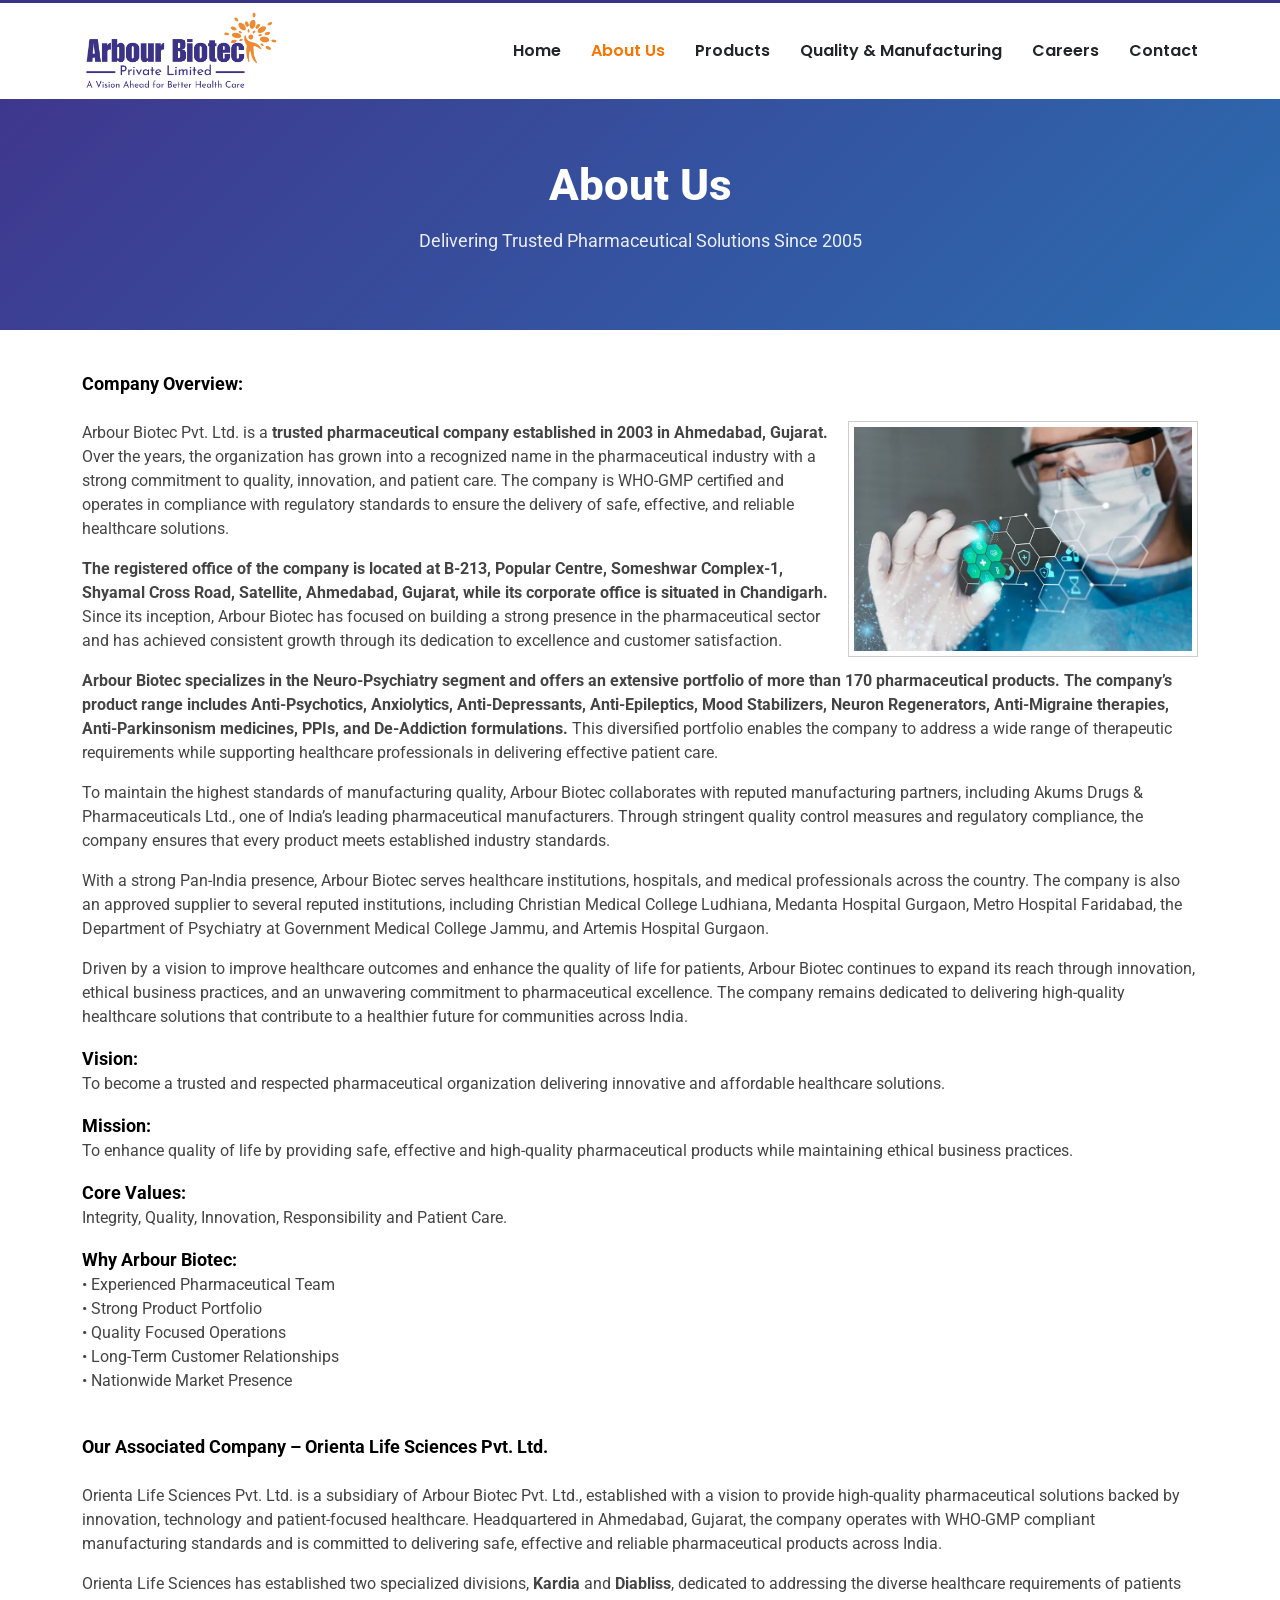
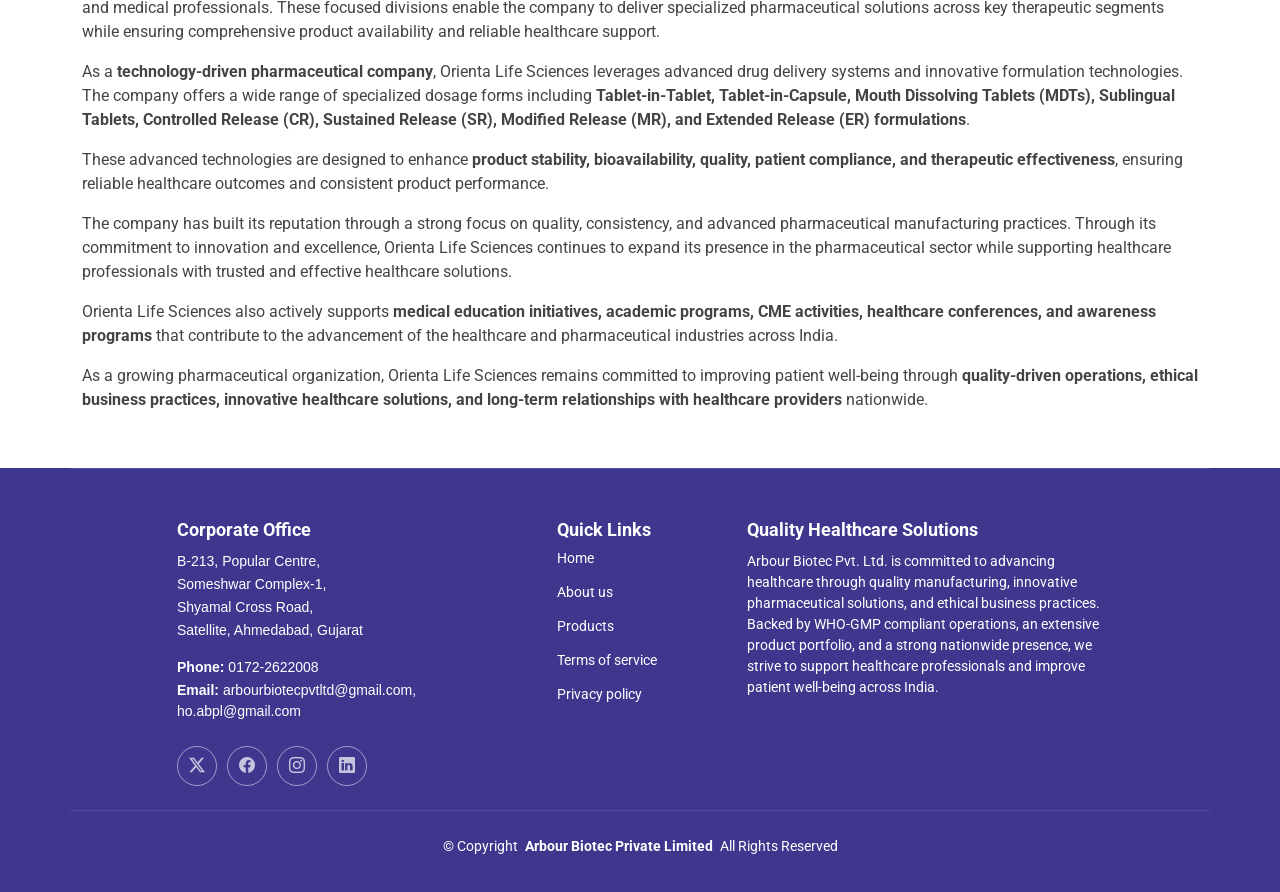
==== commit 9d09c40b: "Updated complete project" ====
--- a/about-us.html
+++ b/about-us.html
@@ -4,7 +4,7 @@
 <head>
   <meta charset="utf-8">
   <meta content="width=device-width, initial-scale=1.0" name="viewport">
-  
+
   <title>About Us | Arbour Biotec Pvt. Ltd. | Leading Neuro Psychiatry Pharma Company</title>
 
   <meta name="description"
@@ -55,6 +55,7 @@
           <li><a href="about-us.html" class="active">About Us</a></li>
           <li><a href="products.html">Products</a></li>
           <li><a href="quality-manufacturing.html">Quality & Manufacturing</a></li>
+          <li><a href="careers.html">Careers</a></li>
           <li><a href="contact-us.html">Contact</a></li>
         </ul>
         <i class="mobile-nav-toggle d-xl-none bi bi-list"></i>
--- a/assets/css/main.css
+++ b/assets/css/main.css
@@ -99,7 +99,7 @@
 h5,
 h6 {
   color: var(--heading-color);
-  font-family: var(--heading-font);
+  font-family: 'Roboto';
 }
 
 /* PHP Email Form Messages
@@ -253,8 +253,9 @@
 .header .logo img {
   max-height: 80px;
   margin-right: 8px;
-  border: none;
-  outline: none;
+  border: none !important;
+  outline: none !important;
+
 }
 
 .header .logo h1 {
@@ -334,7 +335,7 @@
   .navmenu a:focus {
     color: var(--nav-color);
     padding: 10px 15px;
-    font-size: 18px;
+    font-size: 16px;
     font-family: var(--nav-font);
     font-weight: 600;
     display: flex;
@@ -2624,4 +2625,439 @@
 .comment-form form .btn-primary:hover {
   color: var(--contrast-color);
   background-color: color-mix(in srgb, var(--accent-color), transparent 20%);
-}+}
+
+/* ==================================================
+CAREER PAGE CSS START
+================================================== */
+
+.career-hero {
+  padding: 80px 0;
+  background: linear-gradient(135deg, #f8fbff, #eef5ff);
+  font-family: 'Roboto';
+}
+
+.career-tag {
+  display: inline-block;
+  background: #f77501;
+  color: #fff;
+  padding: 8px 18px;
+  border-radius: 30px;
+  font-size: 13px;
+  font-weight: 700;
+  letter-spacing: 1px;
+  margin-bottom: 20px;
+}
+
+.career-hero h2 {
+  font-size: 48px;
+  font-weight: 800;
+  line-height: 1.2;
+  margin-bottom: 20px;
+  color: #111;
+}
+
+.career-hero h2 span {
+  color: #3F378E;
+}
+
+.career-hero p {
+  font-size: 17px;
+  line-height: 1.9;
+  color: #666;
+  margin-bottom: 30px;
+}
+
+.career-image {
+  max-width: 100%;
+  border-radius: 25px;
+  box-shadow: 0 20px 60px rgba(0, 0, 0, .12);
+}
+
+.career-buttons {
+  display: flex;
+  gap: 15px;
+  flex-wrap: wrap;
+}
+
+/* Benefits */
+
+.career-benefits {
+  padding: 80px 0;
+  background: #fff;
+}
+
+.benefit-card {
+  background: #fff;
+  padding: 35px 25px;
+  border-radius: 22px;
+  text-align: center;
+  box-shadow: 0 10px 35px rgba(0, 0, 0, .08);
+  transition: .4s;
+  height: 100%;
+  border: 1px solid #edf0f5;
+}
+
+.benefit-card:hover {
+  transform: translateY(-10px);
+  box-shadow: 0 20px 50px rgba(0, 0, 0, .12);
+}
+
+.benefit-icon {
+  width: 80px;
+  height: 80px;
+  margin: auto;
+  border-radius: 50%;
+  display: flex;
+  align-items: center;
+  justify-content: center;
+  background: linear-gradient(135deg, #3F378E, #5c54b9);
+  color: #fff;
+  font-size: 34px;
+  margin-bottom: 20px;
+}
+
+.benefit-card h4 {
+  font-size: 22px;
+  font-weight: 700;
+  margin-bottom: 12px;
+}
+
+.benefit-card p {
+  color: #666;
+  margin: 0;
+  line-height: 1.8;
+}
+
+/* Openings */
+
+.career-openings {
+  padding: 80px 0;
+  background: #f8f9fc;
+}
+
+.career-accordion .accordion-item {
+  border: 0;
+  border-radius: 20px !important;
+  overflow: hidden;
+  margin-bottom: 22px;
+  background: #fff;
+  box-shadow: 0 12px 35px rgba(0, 0, 0, .08);
+  transition: all .35s ease;
+}
+
+.career-accordion .accordion-item:hover {
+  transform: translateY(-3px);
+  box-shadow: 0 18px 40px rgba(63, 55, 142, .12);
+}
+
+/* Header */
+
+.career-accordion .accordion-button {
+  background: #fff;
+  color: #222;
+  padding: 14px 30px;
+  box-shadow: none;
+  transition: all .45s ease;
+}
+
+.career-accordion .accordion-button:hover {
+  background: #f6f7ff;
+}
+
+.career-accordion .accordion-button:not(.collapsed) {
+  background: linear-gradient(135deg, #3F378E, #5d56c7);
+  color: #fff;
+}
+
+/* Heading white on active */
+
+.career-accordion .accordion-button:not(.collapsed) .job-title h5,
+.career-accordion .accordion-button:not(.collapsed) .job-title span {
+  color: #fff !important;
+}
+
+.job-title h5 {
+  margin: 0;
+  font-size: 22px;
+  font-weight: 700;
+  color: #222;
+  transition: .35s;
+}
+
+.job-title span {
+  display: block;
+  margin-top: 5px;
+  font-size: 14px;
+  color: #777;
+  transition: .35s;
+}
+
+/* Arrow */
+
+.career-accordion .accordion-button::after {
+  transition: transform .45s ease;
+  filter: brightness(.4);
+}
+
+.career-accordion .accordion-button:not(.collapsed)::after {
+  transform: rotate(-180deg);
+  filter: brightness(0) invert(1);
+}
+
+/* Remove bootstrap focus */
+
+.career-accordion .accordion-button:focus {
+  box-shadow: none;
+}
+
+/* Smooth body */
+
+.career-accordion .accordion-collapse {
+  transition: all .45s ease;
+}
+
+.career-accordion .accordion-body {
+  padding: 35px;
+  background: #fff;
+  animation: careerFade .45s ease;
+}
+
+@keyframes careerFade {
+
+  from {
+    opacity: 0;
+    transform: translateY(-12px);
+  }
+
+  to {
+    opacity: 1;
+    transform: translateY(0);
+  }
+
+}
+
+.career-accordion .accordion-body h5 {
+  color: #222;
+  font-weight: 700;
+  margin-bottom: 15px;
+}
+
+.career-accordion ul {
+  padding-left: 20px;
+  margin-bottom: 20px;
+}
+
+.career-accordion li {
+  color: #666;
+  margin-bottom: 10px;
+  line-height: 1.7;
+}
+
+/* Button */
+
+.career-apply-btn {
+  display: inline-flex;
+  align-items: center;
+  justify-content: center;
+  background: #f77501;
+  color: #fff;
+  padding: 13px 30px;
+  border-radius: 50px;
+  font-weight: 600;
+  text-decoration: none;
+  transition: all .35s ease;
+}
+
+.career-apply-btn:hover {
+  background: #3F378E;
+  color: #fff;
+  transform: translateY(-3px);
+}
+
+/* Hiring Process */
+
+.career-process {
+  padding: 80px 0;
+  background: #fff;
+}
+
+.process-box {
+  background: #fff;
+  border-radius: 20px;
+  padding: 35px 20px;
+  box-shadow: 0 10px 35px rgba(0, 0, 0, .08);
+  transition: .4s;
+  height: 100%;
+}
+
+.process-box:hover {
+  transform: translateY(-10px);
+}
+
+.process-number {
+  width: 75px;
+  height: 75px;
+  margin: auto;
+  border-radius: 50%;
+  background: linear-gradient(135deg, #f77501, #ff9a42);
+  color: #fff;
+  display: flex;
+  align-items: center;
+  justify-content: center;
+  font-size: 24px;
+  font-weight: 800;
+  margin-bottom: 20px;
+}
+
+.process-box h5 {
+  font-size: 22px;
+  font-weight: 700;
+}
+
+.process-box p {
+  color: #666;
+  margin-bottom: 0;
+}
+
+/* Form */
+
+.career-form-section {
+  padding: 80px 0;
+  background: #f8fbff;
+}
+
+.career-form-box {
+  background: #fff;
+  padding: 50px;
+  border-radius: 25px;
+  box-shadow: 0 15px 50px rgba(0, 0, 0, .08);
+}
+
+.career-form-box h2 {
+  font-size: 38px;
+  font-weight: 800;
+  color: #3F378E;
+}
+
+.career-form-box .form-control {
+  height: 56px;
+  border-radius: 12px;
+  border: 1px solid #dce3ee;
+  box-shadow: none;
+}
+
+.career-form-box textarea.form-control {
+  height: auto;
+  padding-top: 15px;
+}
+
+.career-form-box .form-control:focus {
+  border-color: #3F378E;
+  box-shadow: 0 0 0 4px rgba(63, 55, 142, .08);
+}
+
+.career-submit-btn {
+  background: linear-gradient(135deg, #3F378E, #5c54b9);
+  color: #fff;
+  border: none;
+  padding: 14px 40px;
+  border-radius: 50px;
+  font-weight: 700;
+  transition: .3s;
+}
+
+.career-submit-btn:hover {
+  transform: translateY(-3px);
+}
+
+/* CTA */
+
+.career-cta {
+  padding: 90px 0;
+  background: linear-gradient(135deg, #3F378E, #2B6CB0);
+  color: #fff;
+}
+
+.career-cta h2 {
+  color: #fff;
+  font-size: 44px;
+  font-weight: 800;
+  margin-bottom: 20px;
+}
+
+.career-cta p {
+  max-width: 800px;
+  margin: auto;
+  font-size: 18px;
+  line-height: 1.9;
+  margin-bottom: 30px;
+}
+
+.career-cta .catalogue-btn {
+  background: #f5c518;
+  color: #222;
+}
+
+.career-cta .catalogue-btn:hover {
+  background: #fff;
+  color: #3F378E;
+}
+
+/* Responsive */
+
+@media(max-width:991px) {
+
+  .career-hero {
+    text-align: center;
+  }
+
+  .career-hero h2 {
+    font-size: 36px;
+  }
+
+  .career-image {
+    margin-top: 40px;
+  }
+
+  .career-buttons {
+    justify-content: center;
+  }
+
+}
+
+@media(max-width:767px) {
+
+  .career-hero {
+    padding: 50px 0;
+  }
+
+  .career-hero h2 {
+    font-size: 28px;
+  }
+
+  .career-form-box {
+    padding: 25px;
+  }
+
+  .career-form-box h2 {
+    font-size: 28px;
+  }
+
+  .career-cta h2 {
+    font-size: 30px;
+  }
+
+  .job-title h5 {
+    font-size: 17px;
+  }
+
+  .accordion-button {
+    padding: 18px !important;
+  }
+
+}
+
+/* ==================================================
+CAREER PAGE CSS END
+================================================== */
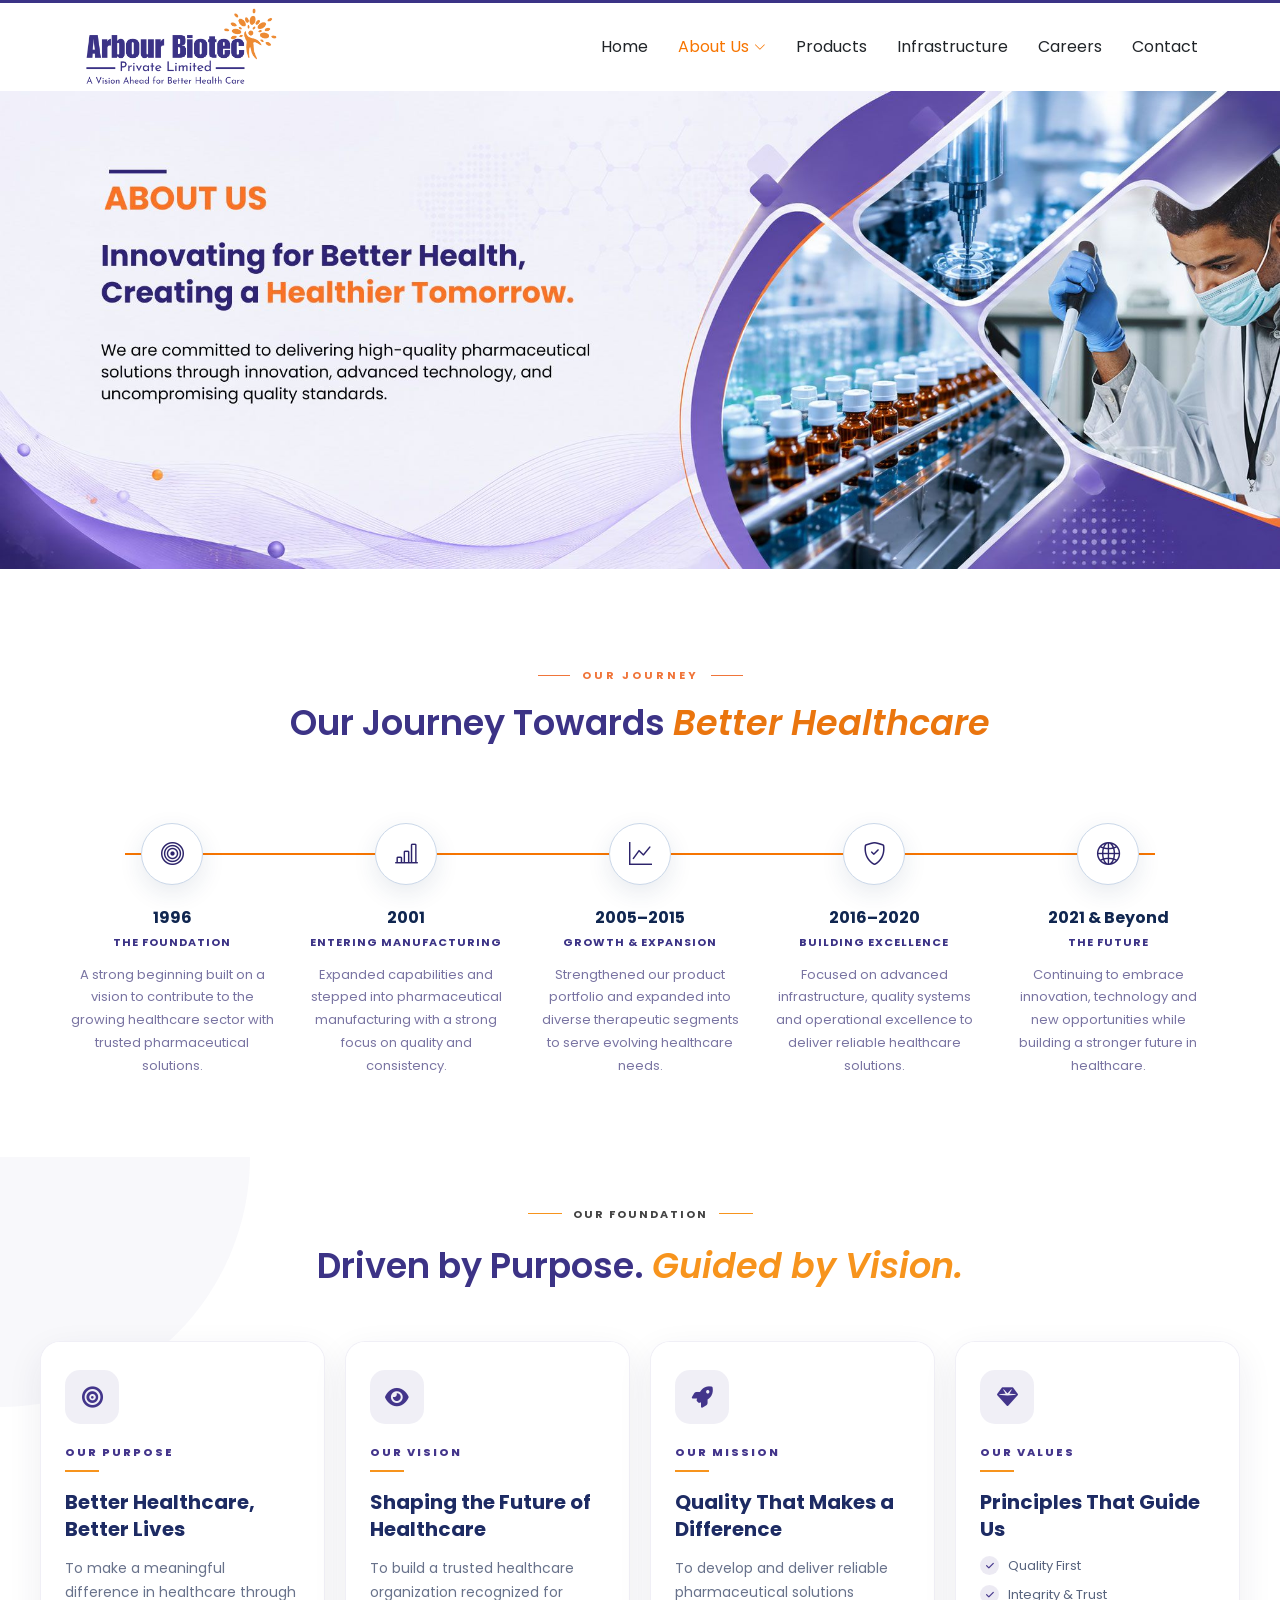
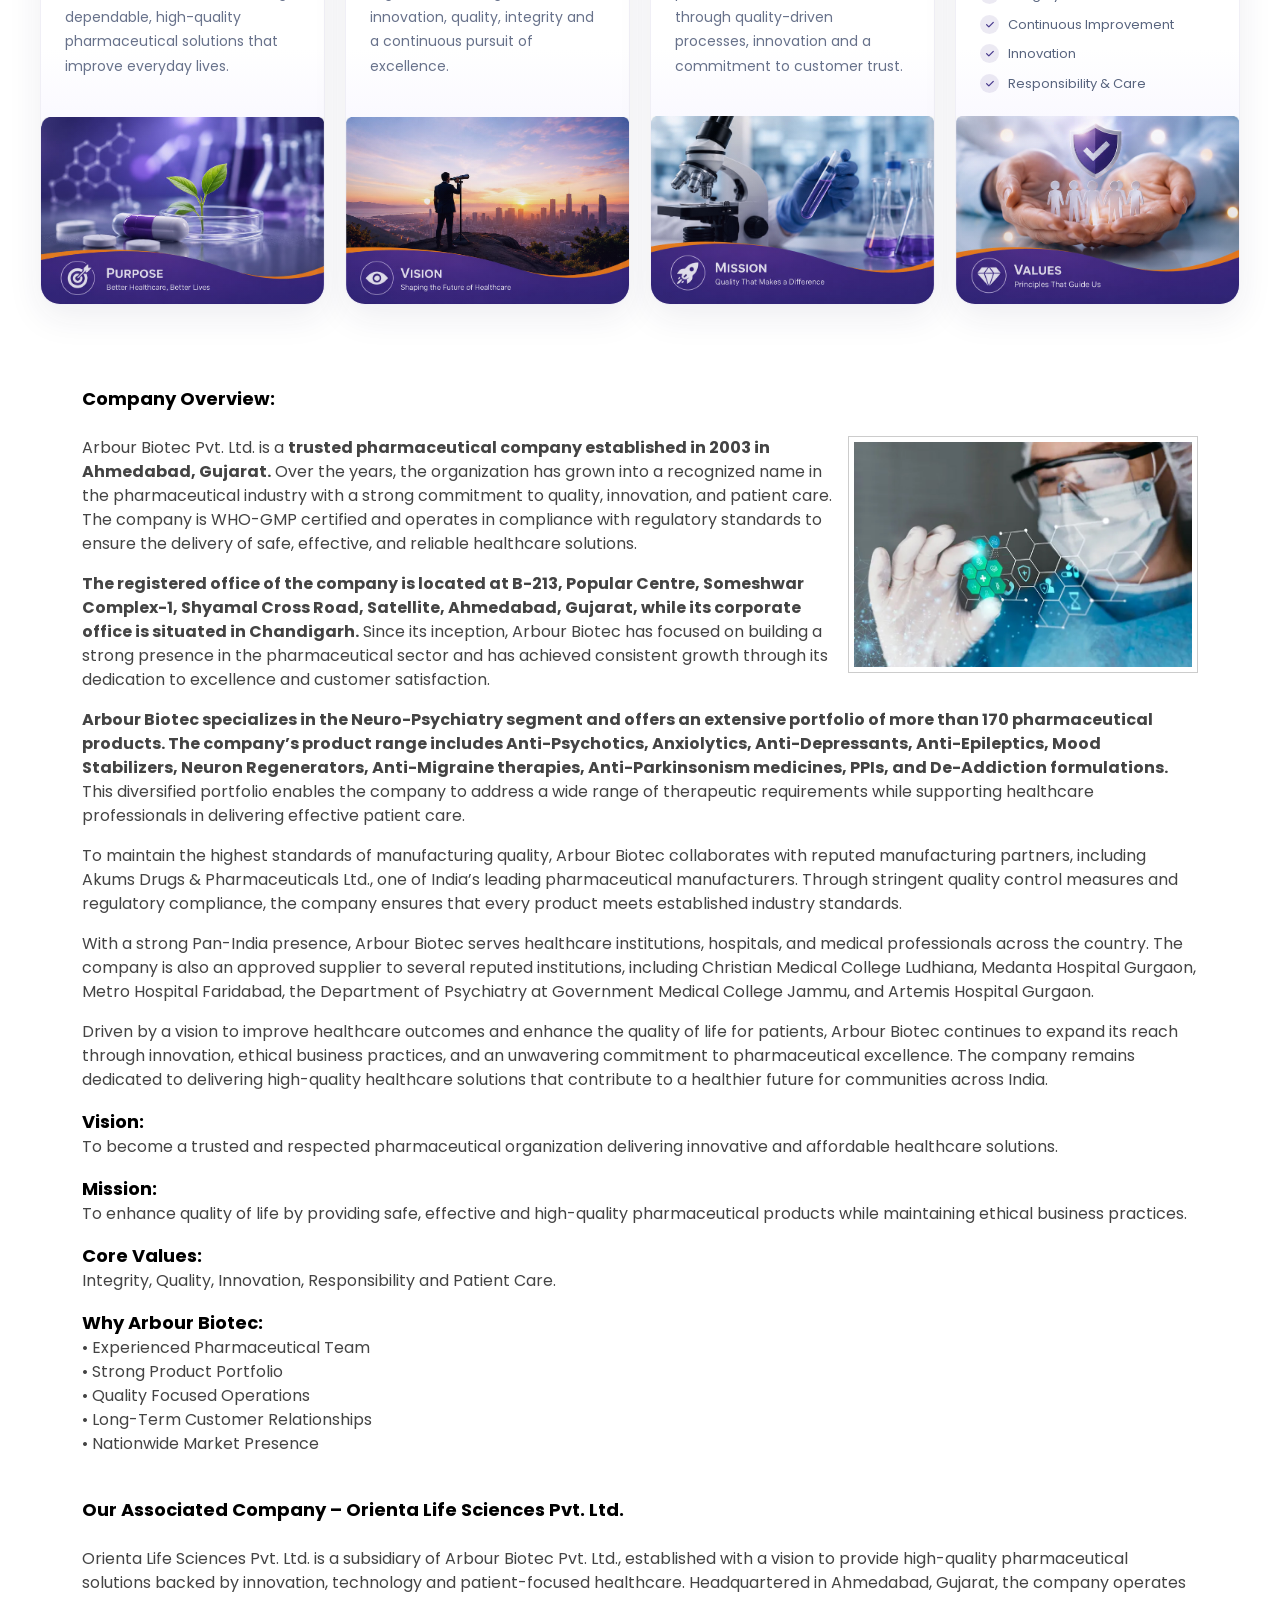
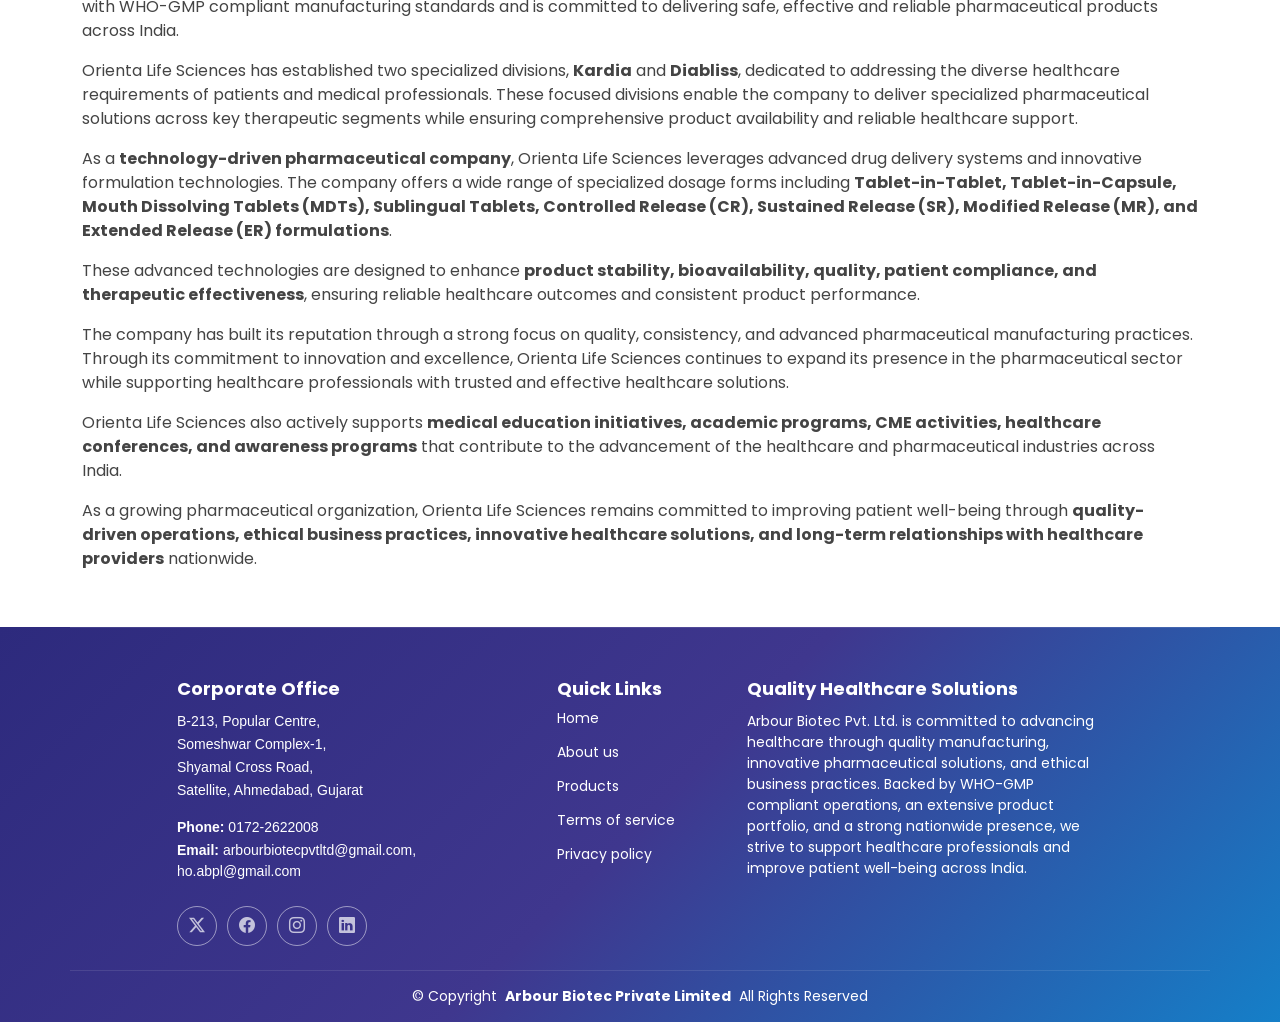
==== commit 0dad9b8c: "make changes on whole website pages" ====
--- a/about-us.html
+++ b/about-us.html
@@ -25,6 +25,7 @@
     rel="stylesheet">
 
   <!-- Vendor CSS Files -->
+  <link rel="stylesheet" href="https://cdnjs.cloudflare.com/ajax/libs/font-awesome/6.5.2/css/all.min.css">
   <link href="assets/vendor/bootstrap/css/bootstrap.min.css" rel="stylesheet">
   <link href="assets/vendor/bootstrap-icons/bootstrap-icons.css" rel="stylesheet">
   <link href="assets/vendor/aos/aos.css" rel="stylesheet">
@@ -52,9 +53,17 @@
       <nav id="navmenu" class="navmenu">
         <ul>
           <li><a href="index.html">Home<br></a></li>
-          <li><a href="about-us.html" class="active">About Us</a></li>
+          <!-- <li><a href="about-us.html">About Us</a></li> -->
+          <li class="dropdown"><a href="javascript:void(0)" class="active"><span>About Us</span> <i
+                class="bi bi-chevron-down toggle-dropdown"></i></a>
+            <ul>
+              <li><a href="about-us.html">About Arbourbiotec</a></li>
+              <li><a href="about-us.html#about-arbourbiotec">Vision-Mission & Value</a></li>
+              <li><a href="leadership.html">Leadership</a></li>
+            </ul>
+          </li>
           <li><a href="products.html">Products</a></li>
-          <li><a href="quality-manufacturing.html">Quality & Manufacturing</a></li>
+          <li><a href="infrastructure.html">Infrastructure</a></li>
           <li><a href="careers.html">Careers</a></li>
           <li><a href="contact-us.html">Contact</a></li>
         </ul>
@@ -69,11 +78,364 @@
   <main class="main">
 
     <section class="page-banner">
-      <div class="container text-center">
-        <h1>About Us</h1>
-        <p>Delivering Trusted Pharmaceutical Solutions Since 2005</p>
+      <div class="baner-container">
+        <img src="assets/img/aboutus-baner.jpg" class="img-fluid">
       </div>
     </section>
+
+    <!-- ==============================
+     Our Journey Timeline
+============================== -->
+
+    <section class="journey-section">
+
+      <div class="journey-container">
+
+        <!-- Section Heading -->
+        <div class="journey-heading">
+          <span class="journey-label">OUR JOURNEY</span>
+
+          <h2>
+            Our Journey Towards
+            <em>Better Healthcare</em>
+          </h2>
+        </div>
+
+
+        <!-- Timeline -->
+        <div class="journey-timeline">
+
+          <!-- Item 1 -->
+          <div class="journey-item">
+
+            <div class="journey-point">
+              <div class="journey-icon">
+                <i class="bi bi-bullseye"></i>
+              </div>
+            </div>
+
+            <div class="journey-content">
+
+              <h3>1996</h3>
+
+              <h4>THE FOUNDATION</h4>
+
+              <p>
+                A strong beginning built on a vision to contribute to the growing healthcare sector with trusted
+                pharmaceutical solutions.
+              </p>
+
+            </div>
+
+          </div>
+
+
+          <!-- Item 2 -->
+          <div class="journey-item">
+
+            <div class="journey-point">
+              <div class="journey-icon">
+                <i class="bi bi-bar-chart-line"></i>
+              </div>
+            </div>
+
+            <div class="journey-content">
+
+              <h3>2001</h3>
+
+              <h4>ENTERING MANUFACTURING</h4>
+
+              <p>
+                Expanded capabilities and stepped into pharmaceutical manufacturing with a strong focus on quality and
+                consistency.
+              </p>
+
+            </div>
+
+          </div>
+
+
+          <!-- Item 3 -->
+          <div class="journey-item">
+
+            <div class="journey-point">
+              <div class="journey-icon">
+                <i class="bi bi-graph-up"></i>
+              </div>
+            </div>
+
+            <div class="journey-content">
+
+              <h3>2005–2015</h3>
+
+              <h4>GROWTH &amp; EXPANSION</h4>
+
+              <p>
+                Strengthened our product portfolio and expanded into diverse therapeutic segments to serve evolving
+                healthcare needs.
+              </p>
+
+            </div>
+
+          </div>
+
+
+          <!-- Item 4 -->
+          <div class="journey-item">
+
+            <div class="journey-point">
+              <div class="journey-icon">
+                <i class="bi bi-shield-check"></i>
+              </div>
+            </div>
+
+            <div class="journey-content">
+
+              <h3>2016–2020</h3>
+
+              <h4>BUILDING EXCELLENCE</h4>
+
+              <p>
+                Focused on advanced infrastructure, quality systems and operational excellence to deliver reliable
+                healthcare solutions.
+              </p>
+
+            </div>
+
+          </div>
+
+
+          <!-- Item 5 -->
+          <div class="journey-item">
+
+            <div class="journey-point">
+              <div class="journey-icon">
+                <i class="bi bi-globe2"></i>
+              </div>
+            </div>
+
+            <div class="journey-content">
+
+              <h3>2021 &amp; Beyond</h3>
+
+              <h4>THE FUTURE</h4>
+
+              <p>
+                Continuing to embrace innovation, technology and new opportunities while building a stronger future in
+                healthcare.
+              </p>
+
+            </div>
+
+          </div>
+
+        </div>
+
+      </div>
+
+    </section>
+
+    <!-- =====================================================
+     OUR FOUNDATION SECTION
+===================================================== -->
+    <section class="foundation-section" id="about-arbourbiotec">
+
+      <div class="foundation-container">
+
+        <!-- Section Heading -->
+        <div class="foundation-heading">
+
+          <span class="section-label">
+            <span></span>
+            OUR FOUNDATION
+            <span></span>
+          </span>
+
+          <h2>
+            Driven by Purpose.
+            <em>Guided by Vision.</em>
+          </h2>
+
+        </div>
+
+
+        <!-- Cards -->
+        <div class="foundation-grid">
+
+
+          <!-- ================= PURPOSE ================= -->
+          <article class="foundation-card">
+
+            <div class="card-content">
+
+              <div class="icon-box">
+                <i class="fa-solid fa-bullseye"></i>
+              </div>
+
+              <span class="card-label">
+                OUR PURPOSE
+              </span>
+
+              <div class="mini-line"></div>
+
+              <h3>
+                Better Healthcare,
+                Better Lives
+              </h3>
+
+              <p>
+                To make a meaningful difference in healthcare
+                through dependable, high-quality pharmaceutical
+                solutions that improve everyday lives.
+              </p>
+
+            </div>
+
+            <div class="card-image">
+              <img src="assets/img/purpose.jpg" alt="Pharmaceutical products">
+            </div>
+
+          </article>
+
+
+
+          <!-- ================= VISION ================= -->
+          <article class="foundation-card">
+
+            <div class="card-content">
+
+              <div class="icon-box">
+                <i class="fa-solid fa-eye"></i>
+              </div>
+
+              <span class="card-label">
+                OUR VISION
+              </span>
+
+              <div class="mini-line"></div>
+
+              <h3>
+                Shaping the Future
+                of Healthcare
+              </h3>
+
+              <p>
+                To build a trusted healthcare organization
+                recognized for innovation, quality, integrity
+                and a continuous pursuit of excellence.
+              </p>
+
+            </div>
+
+            <div class="card-image">
+              <img src="assets/img/vision.jpg" alt="Healthcare vision">
+            </div>
+
+          </article>
+
+
+
+          <!-- ================= MISSION ================= -->
+          <article class="foundation-card">
+
+            <div class="card-content">
+
+              <div class="icon-box">
+                <i class="fa-solid fa-rocket"></i>
+              </div>
+
+              <span class="card-label">
+                OUR MISSION
+              </span>
+
+              <div class="mini-line"></div>
+
+              <h3>
+                Quality That
+                Makes a Difference
+              </h3>
+
+              <p>
+                To develop and deliver reliable pharmaceutical
+                solutions through quality-driven processes,
+                innovation and a commitment to customer trust.
+              </p>
+
+            </div>
+
+            <div class="card-image">
+              <img src="assets/img/mission.jpg" alt="Pharmaceutical research">
+            </div>
+
+          </article>
+
+
+
+          <!-- ================= VALUES ================= -->
+          <article class="foundation-card values-card">
+
+            <div class="card-content">
+
+              <div class="icon-box">
+                <i class="fa-solid fa-gem"></i>
+              </div>
+
+              <span class="card-label">
+                OUR VALUES
+              </span>
+
+              <div class="mini-line"></div>
+
+              <h3>
+                Principles That
+                Guide Us
+              </h3>
+
+              <ul class="values-list">
+
+                <li>
+                  <i class="fa-solid fa-check"></i>
+                  Quality First
+                </li>
+
+                <li>
+                  <i class="fa-solid fa-check"></i>
+                  Integrity & Trust
+                </li>
+
+                <li>
+                  <i class="fa-solid fa-check"></i>
+                  Continuous Improvement
+                </li>
+
+                <li>
+                  <i class="fa-solid fa-check"></i>
+                  Innovation
+                </li>
+
+                <li>
+                  <i class="fa-solid fa-check"></i>
+                  Responsibility & Care
+                </li>
+                <li></li>
+                <li></li>
+
+              </ul>
+
+            </div>
+
+            <div class="card-image">
+              <img src="assets/img/values.jpg" alt="Healthcare and responsibility">
+            </div>
+
+          </article>
+
+        </div>
+
+      </div>
+
+    </section>
+
 
     <section class="about-inner">
 
--- a/assets/css/main.css
+++ b/assets/css/main.css
@@ -4,8 +4,8 @@
 --------------------------------------------------------------*/
 /* Fonts */
 :root {
-  --default-font: "Roboto", system-ui, -apple-system, "Segoe UI", Roboto, "Helvetica Neue", Arial, "Noto Sans", "Liberation Sans", sans-serif, "Apple Color Emoji", "Segoe UI Emoji", "Segoe UI Symbol", "Noto Color Emoji";
-  --heading-font: "Raleway", sans-serif;
+  --default-font: "Poppins", system-ui, -apple-system, "Segoe UI", sans-serif, "Helvetica Neue", Arial, "Noto Sans", "Liberation Sans", sans-serif, "Apple Color Emoji", "Segoe UI Emoji", "Segoe UI Symbol", "Noto Color Emoji";
+  --heading-font: "Poppins", sans-serif;
   --nav-font: "Poppins", sans-serif;
 }
 
@@ -99,7 +99,7 @@
 h5,
 h6 {
   color: var(--heading-color);
-  font-family: 'Roboto';
+  font-family: "Poppins", sans-serif;
 }
 
 /* PHP Email Form Messages
@@ -240,7 +240,7 @@
 .header {
   color: var(--default-color);
   background-color: var(--background-color);
-  padding: 8px 0;
+  padding: 4px 0;
   transition: all 0.5s;
   z-index: 997;
   border-top: solid 3px #3b3386;
@@ -337,7 +337,7 @@
     padding: 10px 15px;
     font-size: 16px;
     font-family: var(--nav-font);
-    font-weight: 600;
+    font-weight: 400;
     display: flex;
     align-items: center;
     justify-content: space-between;
@@ -553,9 +553,9 @@
 --------------------------------------------------------------*/
 .footer {
   color: var(--default-color);
-  background-color: var(--background-color);
+  background: linear-gradient(135deg, #2d2a7d 0%, #3f378e 50%, #157fc8 100%);
   font-size: 14px;
-  padding-bottom: 10px;
+  padding-bottom: 0px;
   position: relative;
 }
 
@@ -648,6 +648,7 @@
 
 .footer .footer-links ul a:hover {
   color: var(--accent-color);
+  padding-left: 4px;
 }
 
 .footer .footer-contact p {
@@ -698,8 +699,8 @@
 }
 
 .footer .copyright {
-  padding-top: 25px;
-  padding-bottom: 25px;
+  padding-top: 15px;
+  padding-bottom: 15px;
   border-top: 1px solid color-mix(in srgb, var(--default-color), transparent 90%);
 }
 
@@ -862,17 +863,16 @@
 --------------------------------------------------------------*/
 .section-title {
   text-align: center;
-  padding-bottom: 60px;
+  padding-bottom: 45px;
   position: relative;
 }
 
 .section-title h2 {
-  font-size: 32px;
-  font-weight: 700;
+  font-size: 42px;
+  font-weight: 800;
   margin-bottom: 20px;
   padding-bottom: 20px;
   position: relative;
-  text-transform: uppercase;
 }
 
 .section-title h2:after {
@@ -1206,7 +1206,7 @@
   font-weight: 800;
   line-height: 1.15;
   margin-bottom: 20px;
-  font-family: "Roboto";
+  font-family: "Poppins", sans-serif;
 }
 
 .hero-content p {
@@ -1448,9 +1448,21 @@
 }
 
 .page-banner {
-  padding: 60px 0 60px;
+  padding: 0;
   background: linear-gradient(135deg, #3F378E, #2B6CB0);
   color: #fff;
+}
+
+.baner-container {
+  width: 100%;
+  overflow: hidden;
+}
+
+.baner-container img {
+  width: 100%;
+  display: block;
+  border: none;
+  outline: none;
 }
 
 .img_right {
@@ -1508,71 +1520,118 @@
   font-weight: 500;
 }
 
-.stats-section {
-  background: #f8f9fa;
-  padding: 80px 0;
-}
-
-.stats-section h3 {
-  color: #3F378E;
-  font-size: 42px;
-  font-weight: 800;
-  font-family: 'Roboto';
-}
-
-.mv-card {
-  background: #fff;
-  padding: 40px;
-  border-radius: 20px;
-  box-shadow: 0 10px 30px rgba(0, 0, 0, .08);
-  height: 100%;
-}
 
 /*--------------------------------------------------------------
 # Stats Section
 --------------------------------------------------------------*/
+
+.stats {
+  padding: 40px 0;
+}
+
+.stats .row {
+  --bs-gutter-x: 22px;
+  --bs-gutter-y: 22px;
+}
+
+.stats .col-lg-3,
+.stats .col-md-6 {
+  display: flex;
+}
+
 .stats i {
-  background-color: var(--surface-color);
-  color: var(--accent-color);
-  box-shadow: 0px 2px 25px rgba(0, 0, 0, 0.1);
-  width: 54px;
-  height: 54px;
-  font-size: 30px;
-  border-radius: 50px;
-  border: 2px solid var(--background-color);
-  display: inline-flex;
+  width: 70px;
+  height: 70px;
+  display: flex;
   align-items: center;
   justify-content: center;
+  margin: 0 auto -25px;
+  font-size: 30px;
+  color: #fff;
+  background: linear-gradient(135deg, #3F378E, #190558);
+  border-radius: 50px;
+  border: 4px solid #f7f9fc;
+  box-shadow: 0 8px 18px rgba(63, 55, 142, .18);
   position: relative;
-  z-index: 1;
+  z-index: 2;
+  transition: .3s;
 }
 
 .stats .stats-item {
-  background-color: var(--surface-color);
-  margin-top: -27px;
-  padding: 30px 30px 25px 30px;
   width: 100%;
-  position: relative;
-  text-align: center;
-  box-shadow: 0px 2px 35px rgba(0, 0, 0, 0.1);
-  border-radius: 4px;
-  z-index: 0;
+  min-height: 125px;
+  background: #eaebee;
+  border-radius: 16px;
+  padding: 32px 18px 18px;
+  display: flex;
+  flex-direction: column;
+  justify-content: center;
+  align-items: center;
+  border: 1px solid #edf2f7;
+  box-shadow: 0 8px 20px rgba(0, 0, 0, .05);
+  transition: .3s;
+}
+
+.stats .col-lg-3:hover .stats-item {
+  transform: translateY(-5px);
+  box-shadow: 0 15px 35px rgba(63, 55, 142, .12);
+}
+
+.stats .col-lg-3:hover i {
+  transform: translateY(-2px);
 }
 
 .stats .stats-item span {
-  font-size: 30px;
   display: block;
-  font-weight: bold;
-  font-family: "Roboto";
-  color: #302a2a;
+  margin: 0 0 6px;
+  font-size: 32px;
+  font-weight: 700;
+  line-height: 1.1;
+  color: #1e293b;
 }
 
 .stats .stats-item p {
-  padding: 0;
   margin: 0;
-  font-family: var(--heading-font);
-  font-size: 18px;
-}
+  font-size: 17px;
+  font-weight: 500;
+  color: #2e3746;
+}
+
+@media(max-width:991px) {
+
+  .stats {
+    padding: 45px 0;
+  }
+
+  .stats .row {
+    --bs-gutter-x: 18px;
+    --bs-gutter-y: 18px;
+  }
+
+  .stats .stats-item {
+    min-height: 115px;
+    padding: 30px 16px 18px;
+  }
+
+}
+
+@media(max-width:576px) {
+
+  .stats .row {
+    --bs-gutter-x: 15px;
+    --bs-gutter-y: 15px;
+  }
+
+  .stats .stats-item {
+    min-height: 110px;
+  }
+
+  .stats .stats-item span {
+    font-size: 28px;
+  }
+
+}
+
 
 /*--------------------------------------------------------------
 # Tabs Section
@@ -1584,7 +1643,7 @@
 .tabs .nav-link {
   color: var(--heading-color);
   border: 1px solid color-mix(in srgb, var(--default-color), transparent 85%);
-  padding: 15px 20px;
+  padding: 5px 15px;
   transition: 0.3s;
   border-radius: 0;
   display: flex;
@@ -1592,6 +1651,8 @@
   justify-content: center;
   cursor: pointer;
   height: 100%;
+  background-color: #fff7ef;
+  border-radius: 12px 12px 0 0;
 }
 
 .tabs .nav-link i {
@@ -1768,7 +1829,7 @@
   display: flex;
   flex-direction: column;
   justify-content: flex-end;
-  padding: 25px;
+  padding: 15px;
   background: linear-gradient(to top,
       rgba(20, 20, 20, .95),
       rgba(20, 20, 20, .60),
@@ -1893,11 +1954,10 @@
   font-weight: 800;
   color: #3F378E;
   margin: 15px 0 25px;
-  font-family: 'Roboto';
 }
 
 .overview-content p {
-  line-height: 1.9;
+  line-height: 1.6;
   margin-bottom: 20px;
 }
 
@@ -1906,7 +1966,7 @@
   grid-template-columns: repeat(2, 1fr);
   gap: 15px;
   margin-top: 30px;
-  font-family: 'Roboto';
+  font-family: "Poppins", sans-serif;
 }
 
 .stat-box {
@@ -1934,14 +1994,14 @@
   margin-top: 0px;
 }
 
-.therapy-item {
+/* .therapy-item {
   padding: 22px;
   background: #fff;
   border-left: 5px solid #f77501;
   border-radius: 12px;
   font-weight: 600;
   box-shadow: 0 8px 20px rgba(0, 0, 0, .06);
-}
+} */
 
 .quality-section {
   padding: 70px 0;
@@ -1957,7 +2017,6 @@
   font-weight: 800;
   color: #3F378E;
   margin: 15px 0 20px;
-  font-family: 'Roboto';
 }
 
 .quality-content ul {
@@ -2184,8 +2243,10 @@
 ========================= */
 
 .contact {
-  padding: 80px 0;
+  padding: 40px 0;
   background: linear-gradient(180deg, #f8faff 0%, #ffffff 100%);
+  margin-top: 20px;
+  border-radius: 20px;
 }
 
 .contact-intro span {
@@ -2259,6 +2320,7 @@
 .contact .info-item p {
   margin: 3px 0;
   color: #666;
+  font-size: 14px;
 }
 
 .contact .col-lg-12 .info-item {
@@ -2632,9 +2694,9 @@
 ================================================== */
 
 .career-hero {
-  padding: 80px 0;
+  padding: 50px 0;
   background: linear-gradient(135deg, #f8fbff, #eef5ff);
-  font-family: 'Roboto';
+  font-family: "Poppins", sans-serif;
 }
 
 .career-tag {
@@ -3060,4 +3122,3071 @@
 
 /* ==================================================
 CAREER PAGE CSS END
-================================================== */+================================================== */
+
+
+/*==================================================
+   ARBOUR PREMIUM ABOUT SECTION
+==================================================*/
+
+.abt-premium-section {
+  position: relative;
+  padding: 60px 0;
+  overflow: hidden;
+  background: linear-gradient(135deg, #3d34a5 0%, #4c44b8 55%, #574fd0 100%);
+  z-index: 1;
+}
+
+.abt-premium-section::before {
+  content: "";
+  position: absolute;
+  width: 450px;
+  height: 450px;
+  background: rgba(255, 255, 255, 0.05);
+  border-radius: 50%;
+  top: -180px;
+  left: -140px;
+  filter: blur(8px);
+}
+
+.abt-premium-section::after {
+  content: "";
+  position: absolute;
+  width: 380px;
+  height: 380px;
+  background: rgba(255, 255, 255, .04);
+  border-radius: 50%;
+  right: -120px;
+  bottom: -150px;
+}
+
+/*=========================
+      SECTION HEADING
+==========================*/
+
+.abt-premium-heading {
+  max-width: 900px;
+  margin: 0 auto 70px;
+}
+
+.abt-premium-subtitle {
+
+  display: inline-flex;
+  align-items: center;
+  justify-content: center;
+  padding: 10px 22px;
+  background: rgba(255, 255, 255, .10);
+  border: 1px solid rgba(255, 255, 255, .12);
+  color: #ffd07b;
+  border-radius: 50px;
+  font-size: 14px;
+  font-weight: 700;
+  letter-spacing: 2px;
+  text-transform: uppercase;
+  margin-bottom: 22px;
+
+}
+
+.abt-premium-heading h2 {
+
+  color: #fff;
+
+  font-size: 48px;
+  font-weight: 800;
+  line-height: 1.2;
+  margin-bottom: 20px;
+
+}
+
+.abt-heading-divider {
+
+  width: 75px;
+  height: 4px;
+  background: #ff9f1c;
+  border-radius: 50px;
+  margin: 0 auto 25px;
+
+}
+
+.abt-premium-heading p {
+
+  color: rgba(255, 255, 255, .82);
+  font-size: 18px;
+  line-height: 1.5;
+  margin: 0;
+
+}
+
+
+/*=========================
+      LEFT CONTENT
+==========================*/
+
+.abt-premium-left {
+
+  position: relative;
+
+  padding-right: 25px;
+
+}
+
+.abt-left-badge {
+
+  display: inline-flex;
+
+  align-items: center;
+
+  gap: 8px;
+
+  padding: 12px 24px;
+
+  border-radius: 50px;
+
+  background: rgba(255, 255, 255, .08);
+
+  border: 1px solid rgba(255, 255, 255, .12);
+
+  color: #ffbf5a;
+
+  font-weight: 700;
+
+  margin-bottom: 28px;
+
+}
+
+.abt-premium-left h3 {
+
+  color: #fff;
+
+  font-size: 42px;
+
+  font-weight: 800;
+
+  line-height: 1.28;
+
+  margin-bottom: 25px;
+
+}
+
+.abt-premium-left p {
+
+  color: rgba(255, 255, 255, .82);
+
+  line-height: 1.9;
+
+  font-size: 17px;
+
+  margin-bottom: 35px;
+
+}
+
+
+/*=========================
+       FEATURE LIST
+==========================*/
+
+.abt-feature-list {
+
+  list-style: none;
+
+  padding: 0;
+
+  margin: 0 0 40px;
+
+}
+
+.abt-feature-list li {
+
+  display: flex;
+
+  align-items: center;
+
+  gap: 14px;
+
+  color: #fff;
+
+  font-size: 17px;
+
+  margin-bottom: 18px;
+
+  font-weight: 500;
+
+}
+
+.abt-feature-list i {
+
+  width: 34px;
+
+  height: 34px;
+
+  display: flex;
+
+  align-items: center;
+
+  justify-content: center;
+
+  border-radius: 50%;
+
+  background: #ff9f1c;
+
+  color: #fff;
+
+  font-size: 15px;
+
+}
+
+
+/*=========================
+        BUTTON
+==========================*/
+
+.abt-premium-btn {
+
+  display: inline-flex;
+
+  align-items: center;
+
+  gap: 12px;
+
+  padding: 16px 34px;
+
+  border-radius: 60px;
+
+  text-decoration: none;
+
+  color: #fff;
+
+  background: #ff9f1c;
+
+  font-weight: 700;
+
+  transition: .35s;
+
+  box-shadow: 0 15px 35px rgba(255, 159, 28, .35);
+
+}
+
+.abt-premium-btn:hover {
+
+  transform: translateY(-5px);
+
+  color: #fff;
+
+  background: #ff8b00;
+
+  box-shadow: 0 20px 40px rgba(255, 159, 28, .45);
+
+}
+
+.abt-premium-btn i {
+
+  transition: .35s;
+
+}
+
+.abt-premium-btn:hover i {
+
+  transform: translateX(5px);
+
+}
+
+/*=========================================
+        FEATURE GRID
+==========================================*/
+
+.abt-premium-card {
+  position: relative;
+  height: 100%;
+  padding: 22px 24px;
+  border-radius: 24px;
+  overflow: hidden;
+
+  background: rgba(255, 255, 255, .08);
+
+  backdrop-filter: blur(14px);
+
+  border: 1px solid rgba(255, 255, 255, .10);
+
+  transition: all .45s ease;
+
+  z-index: 1;
+}
+
+.abt-premium-card::before {
+
+  content: "";
+
+  position: absolute;
+
+  inset: 0;
+
+  background: linear-gradient(135deg,
+      rgba(255, 255, 255, .08),
+      rgba(255, 255, 255, 0));
+
+  opacity: 0;
+
+  transition: .45s;
+
+}
+
+.abt-premium-card::after {
+
+  content: "";
+
+  position: absolute;
+
+  left: 0;
+
+  top: 0;
+
+  width: 5px;
+
+  height: 100%;
+
+  background: #ff9f1c;
+
+  transform: scaleY(0);
+
+  transform-origin: top;
+
+  transition: .45s;
+
+}
+
+.abt-premium-card:hover {
+
+  transform: translateY(-12px);
+
+  box-shadow: 0 25px 60px rgba(0, 0, 0, .22);
+
+  background: rgba(255, 255, 255, .11);
+
+}
+
+.abt-premium-card:hover::before {
+
+  opacity: 1;
+
+}
+
+.abt-premium-card:hover::after {
+
+  transform: scaleY(1);
+
+}
+
+
+
+/*=========================================
+              ICON
+==========================================*/
+
+.abt-card-icon {
+
+  width: 78px;
+
+  height: 78px;
+
+  display: flex;
+
+  align-items: center;
+
+  justify-content: center;
+
+  border-radius: 22px;
+
+  margin-bottom: 28px;
+
+  background: rgba(255, 159, 28, .12);
+
+  color: #ff9f1c;
+
+  font-size: 34px;
+
+  transition: .45s;
+
+}
+
+.abt-premium-card:hover .abt-card-icon {
+
+  background: #ff9f1c;
+
+  color: #fff;
+
+  transform: rotate(-8deg) scale(1.08);
+
+}
+
+
+
+/*=========================================
+             TITLE
+==========================================*/
+
+.abt-premium-card h4 {
+
+  color: #fff;
+
+  font-size: 24px;
+
+  font-weight: 700;
+
+  line-height: 1.4;
+
+  margin-bottom: 16px;
+
+}
+
+
+
+/*=========================================
+             TEXT
+==========================================*/
+
+.abt-premium-card p {
+
+  margin: 0;
+
+  color: rgba(255, 255, 255, .82);
+
+  line-height: 1.85;
+
+  font-size: 16px;
+
+}
+
+
+
+/*=========================================
+        CARD GLOW EFFECT
+==========================================*/
+
+.abt-premium-card:hover {
+
+  border-color: rgba(255, 159, 28, .35);
+
+}
+
+.abt-premium-card:hover .abt-card-icon {
+
+  box-shadow: 0 18px 35px rgba(255, 159, 28, .35);
+
+}
+
+
+
+/*=========================================
+      SMOOTH ANIMATION
+==========================================*/
+
+.abt-premium-card,
+.abt-card-icon,
+.abt-premium-btn {
+
+  will-change: transform;
+
+}
+
+
+
+/*=========================================
+          RESPONSIVE
+==========================================*/
+
+@media(max-width:1199px) {
+
+  .abt-premium-left {
+
+    padding-right: 0;
+    margin-bottom: 20px;
+
+  }
+
+}
+
+
+@media(max-width:991px) {
+
+  .abt-premium-section {
+
+    padding: 85px 0;
+
+  }
+
+  .abt-premium-heading {
+
+    margin-bottom: 55px;
+
+  }
+
+  .abt-premium-left {
+
+    text-align: center;
+
+  }
+
+  .abt-feature-list {
+
+    display: inline-block;
+    text-align: left;
+
+  }
+
+  .abt-premium-btn {
+
+    margin: auto;
+
+  }
+
+}
+
+
+
+@media(max-width:767px) {
+
+  .abt-premium-section {
+
+    padding: 70px 0;
+
+  }
+
+  .abt-premium-heading h2 {
+
+    font-size: 34px;
+
+  }
+
+  .abt-premium-left h3 {
+
+    font-size: 30px;
+
+  }
+
+  .abt-premium-heading p {
+
+    font-size: 16px;
+
+  }
+
+  .abt-premium-card {
+
+    padding: 28px 24px;
+
+  }
+
+  .abt-card-icon {
+
+    width: 68px;
+    height: 68px;
+    font-size: 28px;
+
+  }
+
+  .abt-premium-card h4 {
+
+    font-size: 21px;
+
+  }
+
+  .abt-premium-card p {
+
+    font-size: 15px;
+
+  }
+
+}
+
+
+
+@media(max-width:575px) {
+
+  .abt-premium-heading {
+
+    margin-bottom: 45px;
+
+  }
+
+  .abt-premium-btn {
+
+    width: 100%;
+    justify-content: center;
+
+  }
+
+  .abt-feature-list li {
+
+    font-size: 16px;
+
+  }
+
+}
+
+/*=====================================================================
+  ARBOUR PREMIUM CAPABILITIES TABS — "arbtabs-pro"
+  Scoped, unique namespace — does NOT reuse or override any existing
+  .tabs / .nav-link / .tab-pane rules already defined above, so this
+  block is 100% conflict-free with the rest of the stylesheet.
+=====================================================================*/
+
+.arbtabs-pro {
+  --arbtabs-accent: var(--accent-color);
+  --arbtabs-accent-dark: #d86400;
+  --arbtabs-navy: #3b3386;
+  --arbtabs-ink: var(--heading-color);
+  --arbtabs-muted: #6c6f78;
+  --arbtabs-radius: 24px;
+}
+
+/* ---------- Nav pill bar ---------- */
+.arbtabs-pro__nav {
+  display: flex;
+  flex-wrap: wrap;
+  justify-content: center;
+  gap: 12px;
+  list-style: none;
+  padding: 10px;
+  margin: 0 auto 35px;
+  max-width: 100%;
+  background: #ffffff;
+  border-radius: 999px;
+  box-shadow: 0 15px 45px rgba(17, 17, 17, 0.08);
+  border: 1px solid #ffd8b4;
+}
+
+.arbtabs-pro__nav-item {
+  flex: 1 1 auto;
+  list-style: none;
+}
+
+.arbtabs-pro__nav-link {
+  display: flex;
+  align-items: center;
+  justify-content: center;
+  gap: 10px;
+  width: 100%;
+  height: 100%;
+  padding: 12px 20px;
+  border: none;
+  border-radius: 999px;
+  background: transparent;
+  color: var(--arbtabs-ink);
+  cursor: pointer;
+  transition: all 0.35s ease;
+  white-space: nowrap;
+}
+
+.arbtabs-pro__nav-icon {
+  display: flex;
+  align-items: center;
+  justify-content: center;
+  width: 38px;
+  height: 38px;
+  flex-shrink: 0;
+  border-radius: 50%;
+  background: color-mix(in srgb, var(--arbtabs-accent), transparent 90%);
+  color: var(--arbtabs-accent);
+  font-size: 18px;
+  transition: all 0.35s ease;
+}
+
+.arbtabs-pro__nav-title {
+  margin: 0;
+  font-size: 15px;
+  font-weight: 700;
+  font-family: var(--heading-font);
+  letter-spacing: 0.2px;
+}
+
+.arbtabs-pro__nav-link:hover {
+  background: color-mix(in srgb, var(--arbtabs-accent), transparent 94%);
+}
+
+.arbtabs-pro__nav-link.active {
+  background: linear-gradient(135deg, var(--arbtabs-accent), var(--arbtabs-accent-dark));
+  box-shadow: 0 12px 28px color-mix(in srgb, var(--arbtabs-accent), transparent 60%);
+}
+
+.arbtabs-pro__nav-link.active .arbtabs-pro__nav-icon {
+  background: #ffffff;
+  color: var(--arbtabs-accent);
+}
+
+.arbtabs-pro__nav-link.active .arbtabs-pro__nav-title {
+  color: #ffffff;
+}
+
+/* ---------- Content card ---------- */
+.arbtabs-pro__content {
+  margin-top: 0;
+}
+
+.arbtabs-pro__pane-inner {
+  background: #ffffff;
+  border-radius: var(--arbtabs-radius);
+  box-shadow: 0 25px 70px rgba(17, 17, 17, 0.07);
+  padding: 40px;
+  position: relative;
+  overflow: hidden;
+}
+
+.arbtabs-pro__pane-inner::before {
+  content: "";
+  position: absolute;
+  top: -80px;
+  right: -80px;
+  width: 240px;
+  height: 240px;
+  border-radius: 50%;
+  background: radial-gradient(circle, color-mix(in srgb, var(--arbtabs-accent), transparent 88%), transparent 70%);
+  pointer-events: none;
+}
+
+.arbtabs-pro__badge {
+  display: inline-flex;
+  align-items: center;
+  justify-content: center;
+  width: 58px;
+  height: 58px;
+  border-radius: 16px;
+  background: linear-gradient(135deg, var(--arbtabs-accent), var(--arbtabs-accent-dark));
+  color: #ffffff;
+  font-size: 26px;
+  margin-bottom: 22px;
+  box-shadow: 0 12px 25px color-mix(in srgb, var(--arbtabs-accent), transparent 65%);
+}
+
+.arbtabs-pro__lead {
+  font-style: italic;
+  color: var(--arbtabs-muted);
+  font-size: 17px;
+  line-height: 1.8;
+  margin-bottom: 26px;
+  padding-left: 18px;
+  border-left: 3px solid var(--arbtabs-accent);
+}
+
+.arbtabs-pro__list {
+  list-style: none;
+  padding: 0;
+  margin: 0;
+}
+
+.arbtabs-pro__list li {
+  display: flex;
+  align-items: center;
+  gap: 14px;
+  padding: 12px 0;
+  border-bottom: 1px dashed rgba(17, 17, 17, 0.08);
+  font-size: 16px;
+  font-weight: 500;
+  color: var(--arbtabs-ink);
+}
+
+.arbtabs-pro__list li:last-child {
+  border-bottom: none;
+}
+
+.arbtabs-pro__list-icon {
+  display: flex;
+  align-items: center;
+  justify-content: center;
+  width: 28px;
+  height: 28px;
+  flex-shrink: 0;
+  border-radius: 50%;
+  background: color-mix(in srgb, var(--arbtabs-accent), transparent 88%);
+  color: var(--arbtabs-accent);
+  font-size: 14px;
+}
+
+/* ---------- Media / image side ---------- */
+.arbtabs-pro__media {
+  position: relative;
+  border-radius: 20px;
+  overflow: hidden;
+  isolation: isolate;
+}
+
+.arbtabs-pro__media::after {
+  content: "";
+  position: absolute;
+  inset: 0;
+  border-radius: 20px;
+  border: 6px solid #ffffff;
+  box-shadow: 0 25px 55px rgba(17, 17, 17, 0.18);
+  pointer-events: none;
+}
+
+.arbtabs-pro__media img {
+  width: 100%;
+  height: 100%;
+  min-height: 320px;
+  object-fit: cover;
+  border-radius: 20px;
+  display: block;
+  transition: transform 0.6s ease;
+}
+
+.arbtabs-pro__media:hover img {
+  transform: scale(1.05);
+}
+
+.arbtabs-pro__media-glow {
+  position: absolute;
+  bottom: -30px;
+  left: -30px;
+  width: 130px;
+  height: 130px;
+  border-radius: 50%;
+  background: linear-gradient(135deg, var(--arbtabs-accent), var(--arbtabs-navy));
+  opacity: 0.18;
+  z-index: -1;
+}
+
+/* ---------- Responsive ---------- */
+@media (max-width: 991px) {
+  .arbtabs-pro__pane-inner {
+    padding: 40px 30px;
+  }
+}
+
+@media (max-width: 768px) {
+  .arbtabs-pro__nav {
+    justify-content: flex-start;
+    overflow-x: auto;
+    border-radius: 20px;
+    padding: 8px;
+    -webkit-overflow-scrolling: touch;
+  }
+
+  .arbtabs-pro__nav::-webkit-scrollbar {
+    display: none;
+  }
+
+  .arbtabs-pro__nav-item {
+    flex: 0 0 auto;
+  }
+
+  .arbtabs-pro__nav-title {
+    font-size: 14px;
+  }
+
+  .arbtabs-pro__pane-inner {
+    padding: 32px 22px;
+  }
+
+  .arbtabs-pro__media img {
+    min-height: 220px;
+  }
+}
+
+@media (max-width: 575px) {
+  .arbtabs-pro__nav-icon {
+    width: 32px;
+    height: 32px;
+    font-size: 15px;
+  }
+
+  .arbtabs-pro__badge {
+    width: 50px;
+    height: 50px;
+    font-size: 22px;
+  }
+
+  .arbtabs-pro__lead {
+    font-size: 15.5px;
+  }
+}
+
+/* =========================================
+   OUR JOURNEY SECTION
+========================================= */
+
+.journey-section {
+  width: 100%;
+  padding: 90px 20px 80px;
+  background: #ffffff;
+  overflow: hidden;
+}
+
+.journey-container {
+  max-width: 1170px;
+  margin: 0 auto;
+}
+
+
+/* =========================================
+   HEADING
+========================================= */
+
+.journey-heading {
+  text-align: center;
+  margin-bottom: 78px;
+}
+
+.journey-label {
+  position: relative;
+  display: inline-flex;
+  align-items: center;
+  gap: 12px;
+
+  color: #f0753a;
+  font-size: 11px;
+  font-weight: 700;
+  letter-spacing: 3px;
+
+  margin-bottom: 18px;
+}
+
+.journey-label::before,
+.journey-label::after {
+  content: "";
+  width: 32px;
+  height: 1px;
+  background: #f0753a;
+}
+
+.journey-heading h2 {
+  margin: 0;
+  color: #3c3386;
+  font-size: 35px;
+  line-height: 1.25;
+  font-weight: 600;
+}
+
+.journey-heading h2 em {
+  color: #ea750e;
+  font-style: italic;
+}
+
+
+/* =========================================
+   TIMELINE
+========================================= */
+
+.journey-timeline {
+  position: relative;
+
+  display: grid;
+  grid-template-columns: repeat(5, 1fr);
+
+  gap: 0;
+}
+
+
+/* Connecting line */
+
+.journey-timeline::before {
+  content: "";
+
+  position: absolute;
+
+  top: 30px;
+  left: 6%;
+  right: 6%;
+
+  height: 2px;
+
+  background: #f77501;
+
+  z-index: 0;
+}
+
+
+/* =========================================
+   JOURNEY ITEM
+========================================= */
+
+.journey-item {
+  position: relative;
+  text-align: center;
+  z-index: 1;
+  padding: 0 12px;
+  cursor: pointer;
+  transition:
+    transform 0.45s cubic-bezier(.2, .8, .2, 1);
+}
+
+
+/* Hover entire item */
+
+.journey-item:hover {
+  transform: translateY(-8px);
+}
+
+
+/* =========================================
+   CIRCLE
+========================================= */
+
+.journey-point {
+  display: flex;
+  justify-content: center;
+  align-items: center;
+  height: 62px;
+  margin-bottom: 23px;
+}
+
+.journey-icon {
+
+  width: 62px;
+  height: 62px;
+  display: flex;
+  justify-content: center;
+  align-items: center;
+  border-radius: 50%;
+  background: #ffffff;
+  border: 1px solid #cbd8e9;
+  color: #2d246b;
+  font-size: 23px;
+  box-shadow:
+    0 8px 25px rgba(25, 55, 100, 0.10);
+
+  transition:
+    transform 0.45s cubic-bezier(.2, .8, .2, 1),
+    color 0.35s ease,
+    background 0.35s ease,
+    border-color 0.35s ease,
+    box-shadow 0.35s ease;
+}
+
+
+/* Circle Hover */
+
+.journey-item:hover .journey-icon {
+
+  transform: scale(1.18) rotate(5deg);
+
+  background: #3c3386;
+
+  border-color: #3c3386;
+
+  color: #ffffff;
+
+  box-shadow:
+    0 14px 35px rgba(39, 123, 82, 0.30);
+
+}
+
+
+/* =========================================
+   CONTENT
+========================================= */
+
+.journey-content {
+
+  transition:
+    transform 0.45s cubic-bezier(.2, .8, .2, 1);
+}
+
+.journey-item:hover .journey-content {
+  transform: scale(1.04);
+}
+
+
+/* Year */
+
+.journey-content h3 {
+
+  margin: 0 0 8px;
+  color: #102650;
+  font-size: 16px;
+  font-weight: 700;
+  transition: color .3s ease;
+}
+
+
+/* Hover year */
+
+.journey-item:hover .journey-content h3 {
+  color: #f77501;
+}
+
+
+/* Small heading */
+
+.journey-content h4 {
+
+  margin: 0 0 13px;
+  color: #3c3386;
+  font-size: 11px;
+  font-weight: 700;
+  letter-spacing: 1px;
+  line-height: 1.4;
+  transition: color .3s ease;
+}
+
+
+/* Description */
+
+.journey-content p {
+
+  margin: 0 auto;
+
+  max-width: 205px;
+
+  color: #7974a2;
+
+  font-size: 13px;
+
+  line-height: 1.75;
+
+  transition:
+    color .3s ease,
+    transform .35s ease;
+}
+
+
+/* Paragraph hover */
+
+.journey-item:hover .journey-content p {
+
+  color: #4c4396;
+
+  transform: scale(1.02);
+
+}
+
+
+/* =========================================
+   LINE HOVER EFFECT
+========================================= */
+
+.journey-timeline::after {
+
+  content: "";
+
+  position: absolute;
+
+  top: 30px;
+
+  left: 6%;
+
+  width: 0;
+
+  height: 2px;
+
+  background: #f77501;
+
+  z-index: 0;
+
+  transition: width .6s ease;
+
+}
+
+.journey-timeline:has(.journey-item:hover)::after {
+
+  width: 88%;
+
+}
+
+
+/* =========================================
+   RESPONSIVE - TABLET
+========================================= */
+
+@media (max-width: 991px) {
+
+  .journey-section {
+    padding: 70px 20px;
+  }
+
+  .journey-heading {
+    margin-bottom: 60px;
+  }
+
+  .journey-heading h2 {
+    font-size: 34px;
+  }
+
+  .journey-timeline {
+
+    grid-template-columns:
+      repeat(3, 1fr);
+
+    row-gap: 55px;
+  }
+
+  .journey-timeline::before,
+  .journey-timeline::after {
+    display: none;
+  }
+
+}
+
+
+/* =========================================
+   RESPONSIVE - MOBILE
+========================================= */
+
+@media (max-width: 767px) {
+
+  .journey-section {
+    padding: 60px 18px;
+  }
+
+  .journey-heading {
+    margin-bottom: 45px;
+  }
+
+  .journey-label {
+    font-size: 10px;
+    letter-spacing: 2px;
+  }
+
+  .journey-heading h2 {
+    font-size: 30px;
+    line-height: 1.3;
+  }
+
+  .journey-timeline {
+
+    grid-template-columns: 1fr;
+    gap: 45px;
+  }
+
+  .journey-item {
+
+    display: grid;
+    grid-template-columns: 80px 1fr;
+    column-gap: 20px;
+    text-align: left;
+    align-items: center;
+
+  }
+
+  .journey-point {
+
+    height: auto;
+    margin: 0;
+
+  }
+
+  .journey-icon {
+
+    width: 62px;
+    height: 62px;
+
+  }
+
+  .journey-content p {
+
+    margin: 0;
+    max-width: 100%;
+
+  }
+
+}
+
+
+/* =========================================
+   SMALL MOBILE
+========================================= */
+
+@media (max-width: 480px) {
+
+  .journey-section {
+    padding: 50px 15px;
+  }
+
+  .journey-heading h2 {
+    font-size: 27px;
+  }
+
+  .journey-item {
+    grid-template-columns: 65px 1fr;
+    column-gap: 15px;
+
+  }
+
+  .journey-icon {
+
+    width: 56px;
+    height: 56px;
+    font-size: 20px;
+
+  }
+
+  .journey-content h3 {
+    font-size: 15px;
+  }
+
+  .journey-content h4 {
+    font-size: 10px;
+  }
+
+  .journey-content p {
+    font-size: 12px;
+    line-height: 1.65;
+  }
+
+}
+
+/* =====================================================
+   FOUNDATION SECTION
+===================================================== */
+
+.foundation-section {
+  position: relative;
+  width: 100%;
+  padding: 40px 20px 40px;
+  background: #ffffff;
+  overflow: hidden;
+}
+
+
+/* subtle background */
+
+.foundation-section::before {
+  content: "";
+  position: absolute;
+  width: 500px;
+  height: 500px;
+  top: -250px;
+  left: -250px;
+  background: rgba(67, 53, 139, 0.035);
+  border-radius: 50%;
+  pointer-events: none;
+}
+
+
+.foundation-container {
+  width: 100%;
+  max-width: 1200px;
+  margin: 0 auto;
+  position: relative;
+  z-index: 2;
+}
+
+
+/* =====================================================
+   HEADING
+===================================================== */
+
+.foundation-heading {
+  text-align: center;
+  margin-bottom: 55px;
+}
+
+
+.section-label {
+  display: inline-flex;
+  align-items: center;
+  gap: 12px;
+  color: #43358b;
+  font-size: 12px;
+  font-weight: 700;
+  letter-spacing: 3px;
+  margin-bottom: 15px;
+}
+
+
+.section-label span {
+  display: block;
+  width: 34px;
+  height: 1px;
+  background: #f7941d;
+}
+
+
+.foundation-heading h2 {
+  margin: 0;
+  color: #3c3386;
+  font-size: clamp(34px, 4vw, 35px);
+  line-height: 1.15;
+  font-weight: 600;
+}
+
+
+.foundation-heading h2 em {
+  color: #f7941d;
+  font-style: italic;
+}
+
+
+.heading-line {
+  display: flex;
+  justify-content: center;
+  align-items: center;
+  gap: 8px;
+  margin: 18px 0 15px;
+}
+
+
+.heading-line span {
+  width: 45px;
+  height: 2px;
+  background: #43358b;
+}
+
+
+.heading-line i {
+  width: 7px;
+  height: 7px;
+  background: #f7941d;
+  border-radius: 50%;
+}
+
+
+.foundation-heading p {
+  margin: 0;
+  color: #68728b;
+  font-size: 16px;
+  line-height: 1.7;
+}
+
+
+/* =====================================================
+   CARD GRID
+===================================================== */
+
+.foundation-grid {
+  display: grid;
+  grid-template-columns:
+    repeat(4, minmax(0, 1fr));
+  gap: 20px;
+}
+
+
+/* =====================================================
+   CARD
+===================================================== */
+
+.foundation-card {
+  position: relative;
+
+  min-height: 500px;
+
+  background: #ffffff;
+  border: 1px solid rgba(67, 53, 139, 0.08);
+  border-radius: 20px;
+  overflow: hidden;
+  box-shadow:
+    0 12px 35px rgba(32, 43, 82, 0.08);
+  display: flex;
+  flex-direction: column;
+  transition:
+    transform 0.45s cubic-bezier(.2, .8, .2, 1),
+    box-shadow 0.45s ease;
+  will-change: transform;
+}
+
+
+/* CARD HOVER */
+
+.foundation-card:hover {
+  transform: translateY(-10px) scale(1.025);
+  box-shadow:
+    0 25px 55px rgba(67, 53, 139, 0.18);
+}
+
+
+/* =====================================================
+   CARD CONTENT
+===================================================== */
+
+.card-content {
+  padding: 28px 24px 3px;
+  flex: 1;
+  background:
+    linear-gradient(180deg,
+      #ffffff 0%,
+      #ffffff 82%,
+      #faf9ff 100%);
+}
+
+
+/* =====================================================
+   ICON
+===================================================== */
+
+.icon-box {
+  width: 54px;
+  height: 54px;
+  display: flex;
+  align-items: center;
+  justify-content: center;
+  margin-bottom: 20px;
+  border-radius: 15px;
+  background: rgba(67, 53, 139, 0.08);
+  color: #43358b;
+  font-size: 21px;
+  transition:
+    background 0.4s ease,
+    color 0.4s ease,
+    transform 0.4s ease,
+    box-shadow 0.4s ease;
+}
+
+
+/* ICON HOVER */
+
+.foundation-card:hover .icon-box {
+  background: linear-gradient(135deg,
+      #43358b,
+      #5c49ad);
+  color: #ffffff;
+  transform: scale(1.12) rotate(-3deg);
+  box-shadow:
+    0 10px 22px rgba(67, 53, 139, 0.25);
+}
+
+
+/* =====================================================
+   CARD LABEL
+===================================================== */
+
+.card-label {
+  display: block;
+  color: #43358b;
+  font-size: 11px;
+  font-weight: 800;
+  letter-spacing: 2px;
+  margin-bottom: 9px;
+  transition: color 0.3s ease;
+}
+
+
+.foundation-card:hover .card-label {
+  color: #f7941d;
+}
+
+
+/* =====================================================
+   MINI LINE
+===================================================== */
+
+.mini-line {
+  width: 34px;
+  height: 2px;
+  background: #f7941d;
+  margin-bottom: 17px;
+  transition:
+    width 0.4s ease,
+    background 0.4s ease;
+}
+
+
+.foundation-card:hover .mini-line {
+  width: 58px;
+  background: #43358b;
+}
+
+
+/* =====================================================
+   CARD HEADING
+===================================================== */
+
+.foundation-card h3 {
+  margin: 0 0 13px;
+  color: #1d2b63;
+  font-size: 20px;
+  line-height: 1.35;
+  font-weight: 700;
+}
+
+
+/* =====================================================
+   CARD TEXT
+===================================================== */
+
+.foundation-card p {
+  margin: 0;
+  color: #68728b;
+  font-size: 14px;
+  line-height: 1.75;
+}
+
+
+/* =====================================================
+   CARD IMAGE
+===================================================== */
+
+.card-image {
+  position: relative;
+  overflow: hidden;
+  flex-shrink: 0;
+}
+
+
+/* purple/orange overlay */
+
+.card-image::after {
+  content: "";
+  position: absolute;
+  inset: 0;
+  background:
+    linear-gradient(180deg,
+      rgba(67, 53, 139, 0.02),
+      rgba(67, 53, 139, 0.18));
+  pointer-events: none;
+  transition: opacity 0.4s ease;
+}
+
+
+.foundation-card:hover .card-image::after {
+  opacity: 0.35;
+}
+
+
+/* IMAGE ZOOM */
+
+.card-image img {
+  width: 100%;
+  height: 100%;
+  object-fit: cover;
+  display: block;
+  transition:
+    transform 0.7s cubic-bezier(.2, .8, .2, 1),
+    filter 0.5s ease;
+}
+
+
+.foundation-card:hover .card-image img {
+  transform: scale(1.12);
+  filter: saturate(1.08);
+}
+
+
+/* =====================================================
+   VALUES
+===================================================== */
+
+.values-list {
+  list-style: none;
+  margin: 0;
+  padding: 0;
+  display: flex;
+  flex-direction: column;
+  gap: 10px;
+}
+
+
+.values-list li {
+  display: flex;
+  align-items: center;
+  gap: 9px;
+  color: #58647e;
+  font-size: 13px;
+  transition:
+    transform 0.3s ease,
+    color 0.3s ease;
+}
+
+
+.values-list li i {
+  width: 19px;
+  height: 19px;
+  display: inline-flex;
+  align-items: center;
+  justify-content: center;
+  border-radius: 50%;
+  background: rgba(67, 53, 139, 0.1);
+  color: #43358b;
+  font-size: 9px;
+  transition:
+    background 0.3s ease,
+    color 0.3s ease,
+    transform 0.3s ease;
+}
+
+
+.values-list li:hover {
+  color: #43358b;
+  transform: translateX(4px);
+}
+
+
+.values-list li:hover i {
+  background: #f7941d;
+  color: #ffffff;
+  transform: scale(1.1);
+}
+
+
+/* =====================================================
+   TABLET
+===================================================== */
+
+@media (max-width: 1050px) {
+
+  .foundation-grid {
+    grid-template-columns: repeat(2, 1fr);
+    gap: 24px;
+  }
+
+  .foundation-card {
+    min-height: 480px;
+  }
+
+}
+
+
+/* =====================================================
+   MOBILE
+===================================================== */
+
+@media (max-width: 650px) {
+
+  .foundation-section {
+    padding: 65px 16px 70px;
+  }
+
+  .foundation-heading {
+    margin-bottom: 38px;
+  }
+
+  .foundation-heading h2 {
+    font-size: 34px;
+  }
+
+  .foundation-heading p {
+    font-size: 14px;
+  }
+
+  .section-label {
+    font-size: 10px;
+    letter-spacing: 2px;
+  }
+
+  .foundation-grid {
+    grid-template-columns: 1fr;
+    gap: 20px;
+  }
+
+  .foundation-card {
+    min-height: auto;
+  }
+
+  .card-content {
+    padding: 25px 22px 23px;
+  }
+
+  .card-image {
+    height: 190px;
+  }
+
+}
+
+
+/* =====================================================
+   SMALL MOBILE
+===================================================== */
+
+@media (max-width: 400px) {
+
+  .foundation-heading h2 {
+    font-size: 29px;
+  }
+
+  .foundation-heading p {
+    font-size: 13px;
+  }
+
+  .card-content {
+    padding: 22px 19px;
+  }
+
+  .card-image {
+    height: 170px;
+  }
+
+}
+
+/*--------------------------------------------------------------
+# Therapy / Medicine Cards
+--------------------------------------------------------------*/
+
+.therapy-grid_1 {
+  display: grid;
+  grid-template-columns: repeat(3, 1fr);
+  gap: 20px;
+  align-items: start;
+}
+
+.therapy-item {
+  background: #fff;
+  border-left: 4px solid #ff7200;
+  border-radius: 12px;
+  overflow: hidden;
+  box-shadow: 0 8px 24px rgba(0, 0, 0, 0.06);
+  transition: all 0.35s ease;
+  align-self: start;
+}
+
+.therapy-title {
+  min-height: 50px;
+  padding: 13px 22px;
+  display: flex;
+  align-items: center;
+  justify-content: space-between;
+  cursor: pointer;
+  color: #172033;
+  font-size: 16px;
+  font-weight: 600;
+}
+
+.therapy-title i {
+  color: #ff7200;
+  font-size: 13px;
+  transition: transform 0.35s ease;
+}
+
+.therapy-description {
+  max-height: 0;
+  opacity: 0;
+  overflow: hidden;
+  padding: 0 22px;
+  color: #667085;
+  font-size: 14px;
+  line-height: 1.6;
+  transition:
+    max-height 0.4s ease,
+    opacity 0.3s ease,
+    padding 0.4s ease;
+}
+
+.therapy-item.active .therapy-description {
+  max-height: 120px;
+  opacity: 1;
+  padding: 0 22px 20px;
+}
+
+.therapy-item.active .therapy-title i {
+  transform: rotate(180deg);
+}
+
+
+@media (max-width: 991px) {
+  .therapy-grid_1 {
+    grid-template-columns: repeat(2, 1fr);
+    align-items: start;
+  }
+}
+
+@media (max-width: 575px) {
+  .therapy-grid_1 {
+    grid-template-columns: 1fr;
+    gap: 14px;
+  }
+
+  .therapy-title {
+    min-height: 62px;
+    padding: 16px 18px;
+  }
+
+  .therapy-description {
+    padding-left: 18px;
+    padding-right: 18px;
+  }
+
+  .therapy-item.active .therapy-description {
+    padding: 0 18px 18px;
+  }
+}
+
+
+
+/* =========================================================
+   ARBOUR BIOTEC
+   FACILITIES & CAPABILITIES
+========================================================= */
+
+.arbour-facilities {
+  width: 100%;
+  overflow: hidden;
+}
+
+
+/* =========================================================
+   FACILITY BLOCK
+========================================================= */
+
+.facility-block {
+  display: grid;
+  grid-template-columns: minmax(0, 1fr) minmax(0, 1fr);
+  gap: 55px;
+  align-items: center;
+  padding: 20px max(7%, 40px);
+  background: #ffffff;
+}
+
+.facility-block:nth-child(even) {
+  background: #f5f9f7;
+}
+
+
+/* =========================================================
+   REVERSE SECTION
+========================================================= */
+
+.facility-block-reverse .facility-content {
+  order: 1;
+}
+
+.facility-block-reverse .facility-gallery {
+  order: 2;
+}
+
+
+/* =========================================================
+   HEADING
+========================================================= */
+
+.facility-heading {
+  display: flex;
+  align-items: center;
+  gap: 12px;
+  margin-bottom: 17px;
+}
+
+.facility-heading h3 {
+  margin: 0;
+  color: #3b3386;
+  font-size: 25px;
+  line-height: 1.25;
+  font-weight: 700;
+  letter-spacing: -0.3px;
+}
+
+.facility-number {
+  width: 34px;
+  height: 34px;
+  display: inline-flex;
+  align-items: center;
+  justify-content: center;
+  flex-shrink: 0;
+  background: #3b3386;
+  color: #ffffff;
+  border-radius: 7px;
+  font-size: 13px;
+  font-weight: 700;
+}
+
+
+/* =========================================================
+   INTRO
+========================================================= */
+
+.facility-intro {
+  max-width: 650px;
+  margin: 0 0 18px;
+  color: #000;
+  font-size: 15px;
+  line-height: 1.75;
+}
+
+
+/* =========================================================
+   CHECK LIST
+========================================================= */
+
+.facility-points {
+  list-style: none;
+  padding: 0;
+  margin: 0;
+  display: flex;
+  flex-direction: column;
+  gap: 10px;
+}
+
+.facility-points li {
+  display: flex;
+  align-items: flex-start;
+  gap: 9px;
+  color: #000;
+  font-size: 13px;
+  line-height: 1.5;
+}
+
+.facility-points li i {
+  flex-shrink: 0;
+  margin-top: 3px;
+  color: #3b3386;
+  font-size: 11px;
+}
+
+
+/* =========================================================
+   MANUFACTURING HIGHLIGHT
+========================================================= */
+
+.facility-highlight {
+  margin-top: 25px;
+  padding: 18px 20px 20px;
+  background: #ffffff;
+  border: 1px solid #e8edf0;
+  border-radius: 12px;
+  box-shadow: 0 7px 25px rgba(16, 39, 56, 0.055);
+}
+
+.highlight-heading {
+  margin-bottom: 18px;
+  color: #000000;
+  font-size: 11px;
+  font-weight: 700;
+  letter-spacing: 1px;
+}
+
+.highlight-stats {
+  display: grid;
+  grid-template-columns: repeat(3, 1fr);
+  gap: 15px;
+}
+
+.highlight-stat {
+  text-align: center;
+}
+
+.highlight-stat i {
+  display: block;
+  margin-bottom: 8px;
+  color: #ed8b34;
+  font-size: 22px;
+}
+
+.highlight-stat strong {
+  display: block;
+  color: #3b3386;
+  font-size: 17px;
+  line-height: 1.2;
+}
+
+.highlight-stat small {
+  display: block;
+  margin-top: 4px;
+  color: #000000;
+  font-size: 11px;
+}
+
+
+/* =========================================================
+   FACILITY FEATURE LIST
+========================================================= */
+
+.facility-feature-list {
+  display: flex;
+  flex-direction: column;
+  gap: 14px;
+  margin-top: 22px;
+}
+
+.facility-feature {
+  display: flex;
+  align-items: flex-start;
+  gap: 12px;
+}
+
+.feature-icon {
+  width: 34px;
+  height: 34px;
+  flex-shrink: 0;
+  display: flex;
+  align-items: center;
+  justify-content: center;
+  background: #ebe8ff;
+  color: #3b3386;
+  border-radius: 8px;
+  font-size: 15px;
+}
+
+.facility-feature h4 {
+  margin: 0 0 3px;
+  color: #3b3386;
+  font-size: 14px;
+  font-weight: 700;
+}
+
+.facility-feature p {
+  margin: 0;
+  color: #000000;
+  font-size: 13px;
+  line-height: 1.6;
+}
+
+
+/* =========================================================
+   INNOVATION CARD
+========================================================= */
+
+.innovation-card {
+  display: flex;
+  align-items: center;
+  gap: 16px;
+  margin-top: 25px;
+  padding: 18px 20px;
+  background: #ffffff;
+  border: 1px solid #e7ecef;
+  border-radius: 12px;
+  box-shadow: 0 7px 25px rgba(16, 39, 56, 0.055);
+}
+
+.innovation-icon {
+  width: 46px;
+  height: 46px;
+  flex-shrink: 0;
+  display: flex;
+  align-items: center;
+  justify-content: center;
+  border-radius: 10px;
+  background: #ebe8ff;
+  color: #3b3386;
+  font-size: 22px;
+}
+
+.innovation-content span {
+  display: block;
+  margin-bottom: 3px;
+  color: #7c8a94;
+  font-size: 10px;
+  font-weight: 700;
+  letter-spacing: 1px;
+}
+
+.innovation-content strong {
+  display: block;
+  margin-bottom: 4px;
+  color: #3b3386;
+  font-size: 17px;
+}
+
+.innovation-content p {
+  margin: 0;
+  color: #71808b;
+  font-size: 12px;
+  line-height: 1.55;
+}
+
+
+/* =========================================================
+   IMAGE GALLERY
+========================================================= */
+
+.facility-gallery {
+  width: 100%;
+}
+
+.facility-main-image {
+  width: 100%;
+  height: 300px;
+  overflow: hidden;
+  border-radius: 11px;
+}
+
+.facility-main-image img {
+  width: 100%;
+  height: 100%;
+  display: block;
+  object-fit: cover;
+  transition: transform 0.6s ease;
+}
+
+.facility-main-image:hover img {
+  transform: scale(1.035);
+}
+
+
+/* =========================================================
+   THUMBNAILS
+========================================================= */
+
+.facility-thumbnails {
+  display: grid;
+  grid-template-columns: repeat(3, 1fr);
+  gap: 10px;
+
+  margin-top: 11px;
+}
+
+.facility-thumbnails img {
+  width: 100%;
+  height: 105px;
+
+  display: block;
+
+  object-fit: cover;
+
+  border-radius: 9px;
+
+  cursor: pointer;
+
+  transition:
+    transform 0.35s ease,
+    box-shadow 0.35s ease;
+}
+
+.facility-thumbnails img:hover {
+  transform: translateY(-3px);
+
+  box-shadow: 0 8px 20px rgba(16, 39, 56, 0.14);
+}
+
+
+/* =========================================================
+   TABLET
+========================================================= */
+
+@media (max-width: 991px) {
+
+  .facility-block {
+    grid-template-columns: 1fr;
+
+    gap: 38px;
+
+    padding: 55px 6%;
+  }
+
+  .facility-block-reverse .facility-content,
+  .facility-block-reverse .facility-gallery {
+    order: initial;
+  }
+
+  .facility-main-image {
+    height: 340px;
+  }
+
+}
+
+
+/* =========================================================
+   MOBILE
+========================================================= */
+
+@media (max-width: 575px) {
+
+  .facility-block {
+    gap: 30px;
+
+    padding: 45px 20px;
+  }
+
+  .facility-heading {
+    gap: 9px;
+  }
+
+  .facility-heading h3 {
+    font-size: 21px;
+  }
+
+  .facility-number {
+    width: 31px;
+    height: 31px;
+    font-size: 12px;
+  }
+
+  .facility-intro {
+    font-size: 13px;
+    line-height: 1.7;
+  }
+
+  .facility-points li {
+    font-size: 12px;
+  }
+
+  .facility-main-image {
+    height: 240px;
+
+    border-radius: 9px;
+  }
+
+  .facility-thumbnails {
+    gap: 7px;
+    margin-top: 8px;
+  }
+
+  .facility-thumbnails img {
+    height: 75px;
+
+    border-radius: 7px;
+  }
+
+  .highlight-stats {
+    gap: 8px;
+  }
+
+  .highlight-stat i {
+    font-size: 18px;
+  }
+
+  .highlight-stat strong {
+    font-size: 14px;
+  }
+
+  .highlight-stat small {
+    font-size: 9px;
+  }
+
+  .innovation-card {
+    align-items: flex-start;
+
+    padding: 15px;
+  }
+
+}
+
+/* =========================================================
+   ARBOUR BIOTEC
+   LEADERSHIP PAGE
+========================================================= */
+
+.arbour-leadership {
+  --ab-purple: #3c3386;
+  --ab-purple-dark: #29235f;
+  --ab-orange: #eb6f00;
+  --ab-orange-light: #fff4e9;
+  --ab-green: #20a875;
+  --text-dark: #17243a;
+  --text: #526277;
+  --border: #e6ebf0;
+  --light-bg: #f7f9fc;
+  font-family: "Poppins", sans-serif;
+  color: var(--text-dark);
+  overflow: hidden;
+}
+
+
+/* =========================================================
+   COMMON
+========================================================= */
+
+.arbour-leadership * {
+  box-sizing: border-box;
+}
+
+.arbour-leadership img {
+  max-width: 100%;
+}
+
+
+/* =========================================================
+   INTRO SECTION
+========================================================= */
+
+.leadership-intro {
+  width: min(1200px, 90%);
+  margin: auto;
+  display: grid;
+  grid-template-columns: 1fr 1.05fr 1fr;
+  gap: 38px;
+  align-items: center;
+  padding: 70px 0 65px;
+}
+
+
+/* =========================================================
+   LABEL
+========================================================= */
+
+.section-label {
+  display: inline-flex;
+  align-items: center;
+  gap: 11px;
+  margin-bottom: 24px;
+  color: var(--ab-purple);
+  font-size: 11px;
+  font-weight: 700;
+  letter-spacing: 2px;
+}
+
+.label-icon {
+  width: 40px;
+  height: 40px;
+  display: flex;
+  align-items: center;
+  justify-content: center;
+  border-radius: 50%;
+  color: #fff;
+  background:
+    linear-gradient(135deg,
+      var(--ab-purple),
+      var(--ab-orange));
+  box-shadow: 0 8px 18px rgba(60, 51, 134, .16);
+}
+
+
+/* =========================================================
+   QUOTE
+========================================================= */
+
+.founder-quote {
+  position: relative;
+  padding: 12px 20px 15px;
+  border-left: 3px solid var(--ab-orange);
+}
+
+.founder-quote p {
+  margin: 0;
+  color: #536278;
+  font-size: 13px;
+  line-height: 1.8;
+  font-style: italic;
+}
+
+.quote-mark {
+  position: absolute;
+  top: -17px;
+  left: 8px;
+  color: var(--ab-orange);
+  font-size: 32px;
+  font-weight: 700;
+}
+
+.quote-end {
+  left: auto;
+  right: 2px;
+  top: auto;
+  bottom: -25px;
+}
+
+
+/* =========================================================
+   FOUNDER NAMES
+========================================================= */
+
+.founder-names {
+  display: grid;
+  margin-top: 24px;
+  text-align: center;
+}
+
+.founder-name {
+  border-top: 2px solid var(--ab-orange);
+  padding-top: 8px;
+}
+
+.founder-name h3 {
+  margin: 0 0 2px;
+  color: var(--ab-purple);
+  font-size: 25px;
+  font-weight: 600;
+}
+
+.founder-name span {
+  color: var(--ab-orange);
+  font-size: 15px;
+  font-weight: 600;
+}
+
+
+/* =========================================================
+   CENTER IMAGE
+========================================================= */
+
+.founder-image {
+  height: 330px;
+  overflow: hidden;
+  border-radius: 4px;
+  box-shadow:
+    0 16px 40px rgba(30, 40, 70, .12);
+}
+
+.founder-image img {
+  width: 100%;
+  height: 100%;
+  object-fit: cover;
+  transition: transform .6s ease;
+  padding: 7px;
+  border-radius: 8px;
+  border: #c1bde8 solid 2px;
+}
+
+.founder-image:hover img {
+  transform: scale(1.035);
+}
+
+
+/* =========================================================
+   GUIDING PRINCIPLES
+========================================================= */
+
+.mini-heading {
+  color: var(--ab-purple);
+  font-size: 11px;
+  font-weight: 700;
+  letter-spacing: 1.8px;
+}
+
+.heading-line {
+  width: 100px;
+  height: 2px;
+  margin: 9px 0 15px;
+  background:
+    linear-gradient(90deg,
+      var(--ab-purple),
+      var(--ab-orange));
+}
+
+
+.principle-grid {
+  display: grid;
+  grid-template-columns: 1fr 1fr;
+  gap: 9px;
+}
+
+.principle-card {
+  min-height: 55px;
+  display: flex;
+  align-items: center;
+  gap: 9px;
+  padding: 8px;
+  border: 1px solid var(--border);
+  border-radius: 8px;
+  background: #fff;
+  font-size: 11px;
+  line-height: 1.35;
+  transition: .3s ease;
+}
+
+.principle-card:hover {
+  border-color: rgba(60, 51, 134, .25);
+  transform: translateY(-2px);
+  box-shadow:
+    0 7px 20px rgba(60, 51, 134, .08);
+}
+
+.principle-icon {
+  width: 28px;
+  height: 28px;
+  flex-shrink: 0;
+  display: flex;
+  align-items: center;
+  justify-content: center;
+  border-radius: 7px;
+  color: #fff;
+  background:
+    linear-gradient(135deg,
+      var(--ab-purple),
+      var(--ab-orange));
+  font-size: 12px;
+}
+
+
+/* =========================================================
+   LEADERSHIP TEAM
+========================================================= */
+
+.leaders-section {
+  padding: 65px max(5%, 30px);
+  background: var(--light-bg);
+  display: grid;
+  grid-template-columns: 180px 1fr;
+  gap: 45px;
+  align-items: start;
+}
+
+.leaders-intro p {
+  margin-top: 28px;
+  color: var(--text);
+  font-size: 12px;
+  line-height: 1.8;
+}
+
+
+.leaders-grid {
+  display: grid;
+  grid-template-columns:
+    repeat(3, 1fr);
+  gap: 20px;
+}
+
+
+/* =========================================================
+   LEADER CARD
+========================================================= */
+
+.leader-card {
+  display: grid;
+  grid-template-columns: 58% 42%;
+  min-height: 330px;
+  overflow: hidden;
+  background: #fff;
+  border: 1px solid var(--border);
+  border-radius: 13px;
+  box-shadow:
+    0 8px 25px rgba(35, 45, 65, .045);
+  transition: .35s ease;
+}
+
+.leader-card:hover {
+  transform: translateY(-5px);
+
+  box-shadow:
+    0 15px 35px rgba(60, 51, 134, .12);
+}
+
+
+/* =========================================================
+   LEADER PHOTO
+========================================================= */
+
+.leader-photo {
+  overflow: hidden;
+}
+
+.leader-photo img {
+  width: 100%;
+  height: 100%;
+  display: block;
+  object-fit: cover;
+  object-position: center top;
+  transition: transform .5s ease;
+}
+
+.leader-card:hover .leader-photo img {
+  transform: scale(1.04);
+}
+
+
+/* =========================================================
+   LEADER INFO
+========================================================= */
+
+.leader-info {
+  padding: 24px 13px;
+  display: flex;
+  flex-direction: column;
+}
+
+.leader-info h3 {
+  margin: 0 0 6px;
+  color: var(--ab-purple);
+  font-size: 15px;
+  line-height: 1.45;
+  font-weight: 700;
+}
+
+.leader-role {
+  display: inline-block;
+  color: var(--ab-orange);
+  font-size: 9px;
+  line-height: 1.4;
+  font-weight: 700;
+  letter-spacing: .7px;
+  border-bottom: 2px solid var(--ab-orange);
+  padding-bottom: 7px;
+}
+
+.leader-info p {
+  margin: 10px 0 0;
+  color: #667489;
+  font-size: 13px;
+  line-height: 1.65;
+}
+
+
+/* =========================================================
+   PHILOSOPHY
+========================================================= */
+
+.philosophy-section {
+  width: min(1200px, 90%);
+  margin: auto;
+
+  padding: 65px 0;
+
+  display: grid;
+
+  grid-template-columns:
+    1fr 1.25fr 1.55fr;
+
+  gap: 35px;
+
+  align-items: center;
+}
+
+.philosophy-intro p {
+  color: var(--text);
+
+  font-size: 12px;
+  line-height: 1.8;
+}
+
+.values-btn {
+  display: inline-flex;
+
+  align-items: center;
+  gap: 10px;
+
+  margin-top: 20px;
+
+  padding: 10px 17px;
+
+  color: #fff;
+
+  background: var(--ab-purple);
+
+  border-radius: 6px;
+
+  font-size: 11px;
+  font-weight: 600;
+
+  text-decoration: none;
+
+  box-shadow:
+    0 8px 18px rgba(60, 51, 134, .18);
+
+  transition: .3s ease;
+}
+
+.values-btn:hover {
+  background: var(--ab-orange);
+
+  color: #fff;
+
+  transform: translateY(-2px);
+}
+
+
+/* =========================================================
+   VALUES
+========================================================= */
+
+.philosophy-values {
+  display: grid;
+
+  grid-template-columns: 1fr 1fr;
+
+  gap: 25px 22px;
+}
+
+.value-item {
+  display: flex;
+
+  gap: 12px;
+}
+
+.value-icon {
+  width: 32px;
+  height: 32px;
+
+  flex-shrink: 0;
+
+  display: flex;
+
+  align-items: center;
+  justify-content: center;
+
+  color: var(--ab-orange);
+
+  font-size: 18px;
+}
+
+.value-item h4 {
+  margin: 0 0 4px;
+
+  color: var(--ab-purple);
+
+  font-size: 12px;
+
+  font-weight: 700;
+}
+
+.value-item p {
+  margin: 0;
+
+  color: #718095;
+
+  font-size: 10px;
+
+  line-height: 1.55;
+}
+
+
+/* =========================================================
+   TEAM IMAGE
+========================================================= */
+
+.team-image {
+  height: 280px;
+
+  overflow: hidden;
+
+  border-radius: 12px;
+
+  box-shadow:
+    0 12px 30px rgba(40, 45, 70, .12);
+}
+
+.team-image img {
+  width: 100%;
+  height: 100%;
+
+  object-fit: cover;
+
+  transition: transform .6s ease;
+}
+
+.team-image:hover img {
+  transform: scale(1.035);
+}
+
+
+/* =========================================================
+   BOTTOM QUOTE
+========================================================= */
+
+.leadership-quote {
+  position: relative;
+
+  display: flex;
+
+  align-items: center;
+  justify-content: center;
+
+  min-height: 150px;
+
+  padding: 35px 12%;
+
+  text-align: center;
+
+  color: #fff;
+
+  background:
+    linear-gradient(120deg,
+      var(--ab-purple-dark),
+      var(--ab-purple));
+
+  overflow: hidden;
+}
+
+.leadership-quote::before {
+  content: "";
+
+  position: absolute;
+
+  width: 350px;
+  height: 350px;
+
+  border-radius: 50%;
+
+  background: rgba(237, 139, 52, .08);
+
+  top: -230px;
+  right: 10%;
+}
+
+.leadership-quote::after {
+  content: "";
+
+  position: absolute;
+
+  width: 250px;
+  height: 250px;
+
+  border-radius: 50%;
+
+  background: rgba(255, 255, 255, .035);
+
+  bottom: -180px;
+  left: 8%;
+}
+
+.leadership-quote p {
+  position: relative;
+  z-index: 2;
+
+  max-width: 760px;
+
+  margin: 0;
+
+  font-size: 17px;
+  line-height: 1.7;
+
+  font-weight: 500;
+}
+
+.big-quote {
+  position: absolute;
+
+  left: 18%;
+
+  top: 25px;
+
+  color: var(--ab-orange);
+
+  font-size: 60px;
+
+  line-height: 1;
+
+  font-weight: 700;
+}
+
+.big-quote.right {
+  left: auto;
+  right: 18%;
+
+  top: auto;
+  bottom: 20px;
+}
+
+
+/* =========================================================
+   TABLET
+========================================================= */
+
+@media (max-width: 1100px) {
+
+  .leadership-intro {
+    grid-template-columns:
+      1fr 1fr;
+  }
+
+  .founder-image {
+    grid-column: 2;
+    grid-row: 1;
+  }
+
+  .guiding-principles {
+    grid-column: 1 / -1;
+  }
+
+  .leaders-section {
+    grid-template-columns: 1fr;
+  }
+
+  .leaders-grid {
+    grid-template-columns:
+      repeat(3, 1fr);
+  }
+
+  .philosophy-section {
+    grid-template-columns:
+      1fr 1fr;
+  }
+
+  .team-image {
+    grid-column: 1 / -1;
+  }
+
+}
+
+
+/* =========================================================
+   MOBILE
+========================================================= */
+
+@media (max-width: 767px) {
+
+  .leadership-intro {
+    width: 90%;
+
+    grid-template-columns: 1fr;
+
+    gap: 35px;
+
+    padding: 45px 0;
+  }
+
+  .founder-image {
+    grid-column: auto;
+    grid-row: auto;
+
+    height: 300px;
+  }
+
+  .guiding-principles {
+    grid-column: auto;
+  }
+
+
+  .leaders-section {
+    padding: 45px 5%;
+  }
+
+  .leaders-grid {
+    grid-template-columns: 1fr;
+
+    gap: 18px;
+  }
+
+  .leader-card {
+    min-height: 360px;
+  }
+
+
+  .philosophy-section {
+    width: 90%;
+
+    grid-template-columns: 1fr;
+
+    gap: 35px;
+
+    padding: 45px 0;
+  }
+
+  .team-image {
+    grid-column: auto;
+
+    height: 250px;
+  }
+
+
+  .leadership-quote {
+    min-height: 180px;
+
+    padding: 40px 10%;
+  }
+
+  .leadership-quote p {
+    font-size: 14px;
+  }
+
+  .big-quote {
+    left: 6%;
+
+    font-size: 45px;
+  }
+
+  .big-quote.right {
+    right: 6%;
+  }
+
+}
+
+
+/* =========================================================
+   SMALL MOBILE
+========================================================= */
+
+@media (max-width: 480px) {
+
+  .founder-names {
+    gap: 15px;
+  }
+
+  .founder-name h3 {
+    font-size: 14px;
+  }
+
+  .principle-grid {
+    grid-template-columns: 1fr;
+  }
+
+  .principle-card {
+    min-height: 50px;
+  }
+
+  .leader-card {
+    grid-template-columns: 55% 45%;
+
+    min-height: 310px;
+  }
+
+  .leader-info {
+    padding: 18px 10px;
+  }
+
+  .leader-info h3 {
+    font-size: 13px;
+  }
+
+  .leader-info p {
+    font-size: 9px;
+  }
+
+  .philosophy-values {
+    grid-template-columns: 1fr;
+  }
+
+}
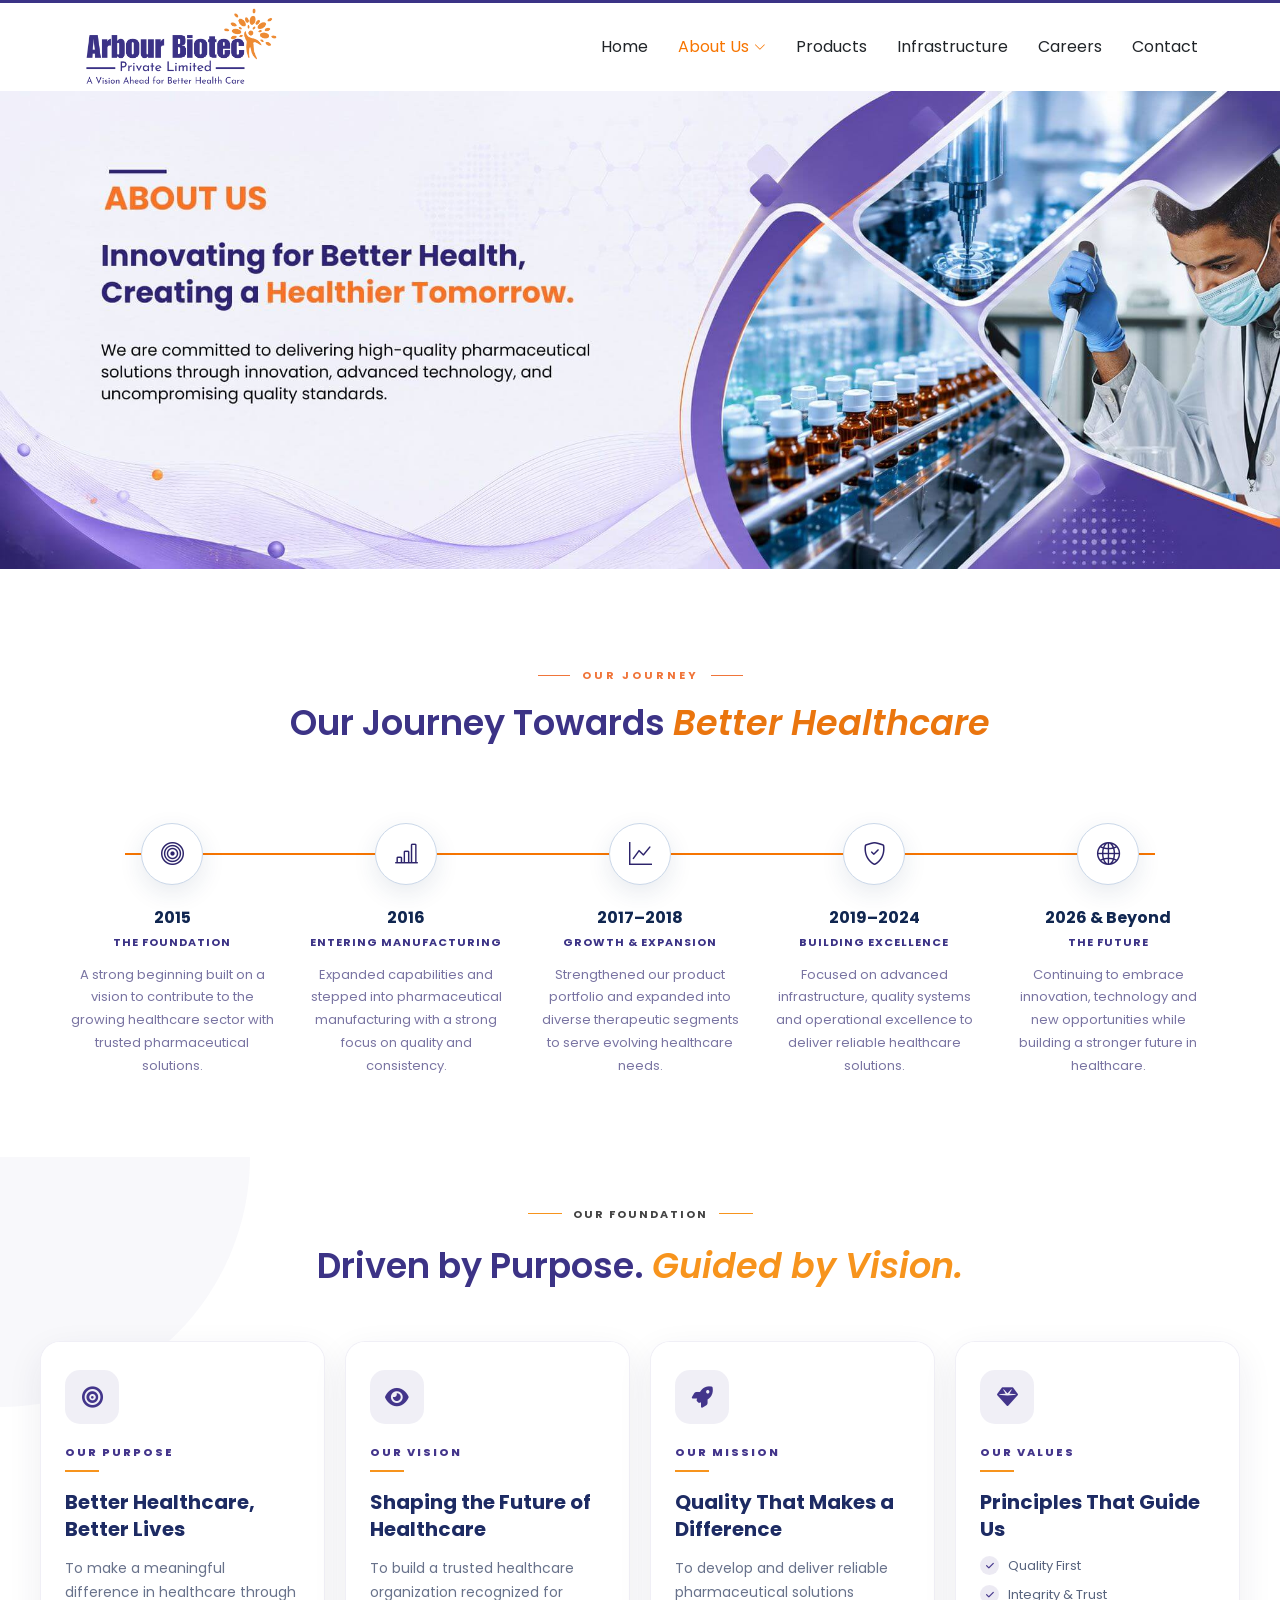
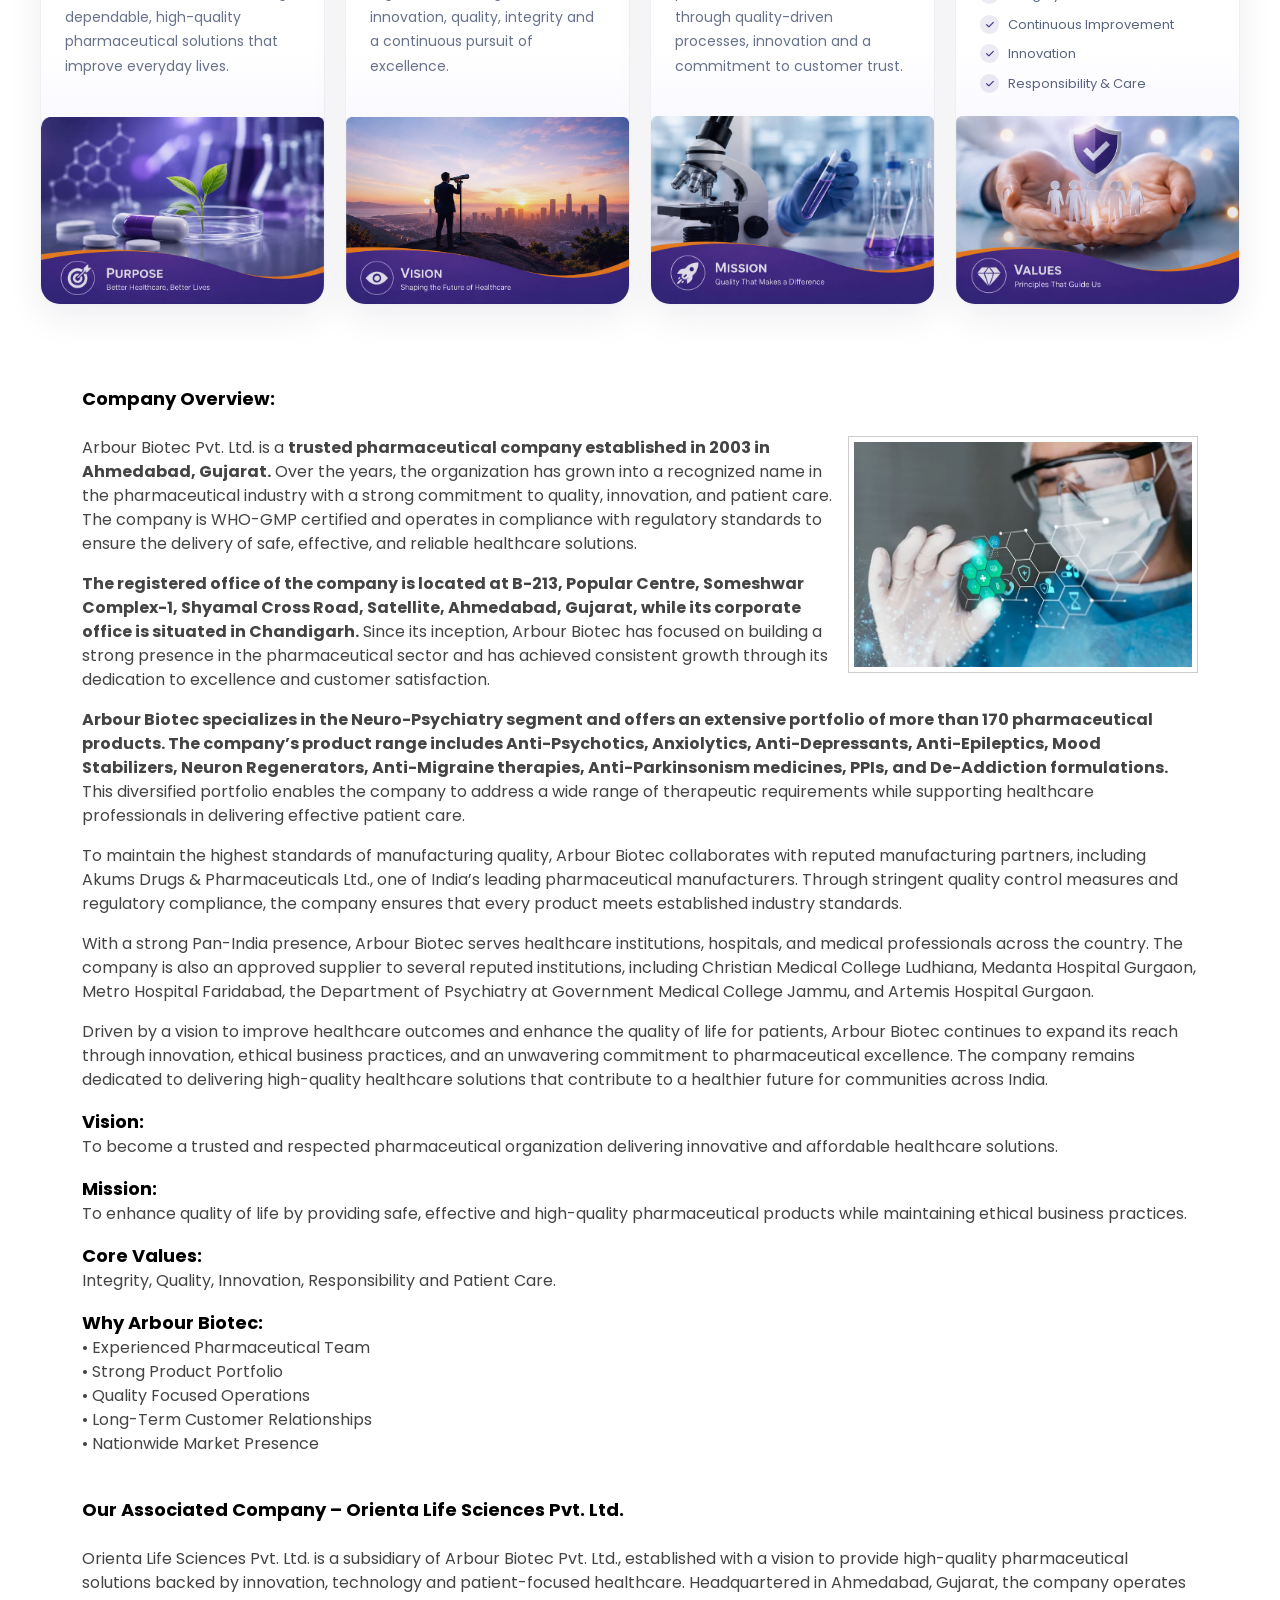
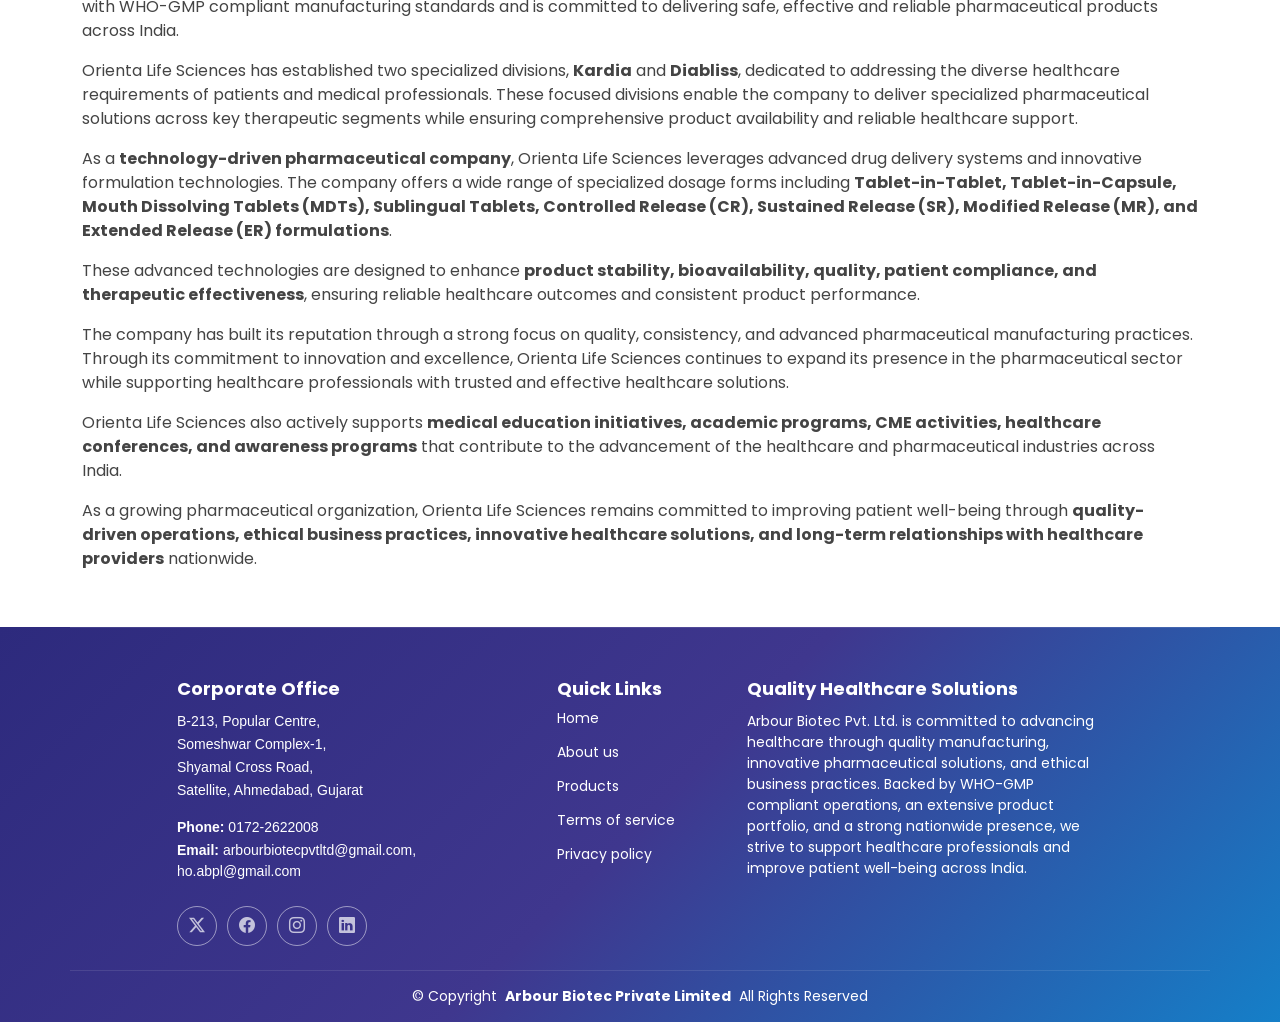
==== commit 96a8d560: "changes on aboutus page" ====
--- a/about-us.html
+++ b/about-us.html
@@ -116,7 +116,7 @@
 
             <div class="journey-content">
 
-              <h3>1996</h3>
+              <h3>2015</h3>
 
               <h4>THE FOUNDATION</h4>
 
@@ -141,7 +141,7 @@
 
             <div class="journey-content">
 
-              <h3>2001</h3>
+              <h3>2016</h3>
 
               <h4>ENTERING MANUFACTURING</h4>
 
@@ -166,7 +166,7 @@
 
             <div class="journey-content">
 
-              <h3>2005–2015</h3>
+              <h3>2017–2018</h3>
 
               <h4>GROWTH &amp; EXPANSION</h4>
 
@@ -191,7 +191,7 @@
 
             <div class="journey-content">
 
-              <h3>2016–2020</h3>
+              <h3>2019–2024</h3>
 
               <h4>BUILDING EXCELLENCE</h4>
 
@@ -216,7 +216,7 @@
 
             <div class="journey-content">
 
-              <h3>2021 &amp; Beyond</h3>
+              <h3>2026 &amp; Beyond</h3>
 
               <h4>THE FUTURE</h4>
 
--- a/assets/css/main.css
+++ b/assets/css/main.css
@@ -5602,13 +5602,13 @@
 
 .mini-heading {
   color: var(--ab-purple);
-  font-size: 11px;
+  font-size: 14px;
   font-weight: 700;
   letter-spacing: 1.8px;
 }
 
 .heading-line {
-  width: 100px;
+  /* width: 100px; */
   height: 2px;
   margin: 9px 0 15px;
   background:
@@ -5670,7 +5670,7 @@
   padding: 65px max(5%, 30px);
   background: var(--light-bg);
   display: grid;
-  grid-template-columns: 180px 1fr;
+  grid-template-columns: 310px 1fr;
   gap: 45px;
   align-items: start;
 }
@@ -5686,7 +5686,7 @@
 .leaders-grid {
   display: grid;
   grid-template-columns:
-    repeat(3, 1fr);
+    repeat(2, 1fr);
   gap: 20px;
 }
 
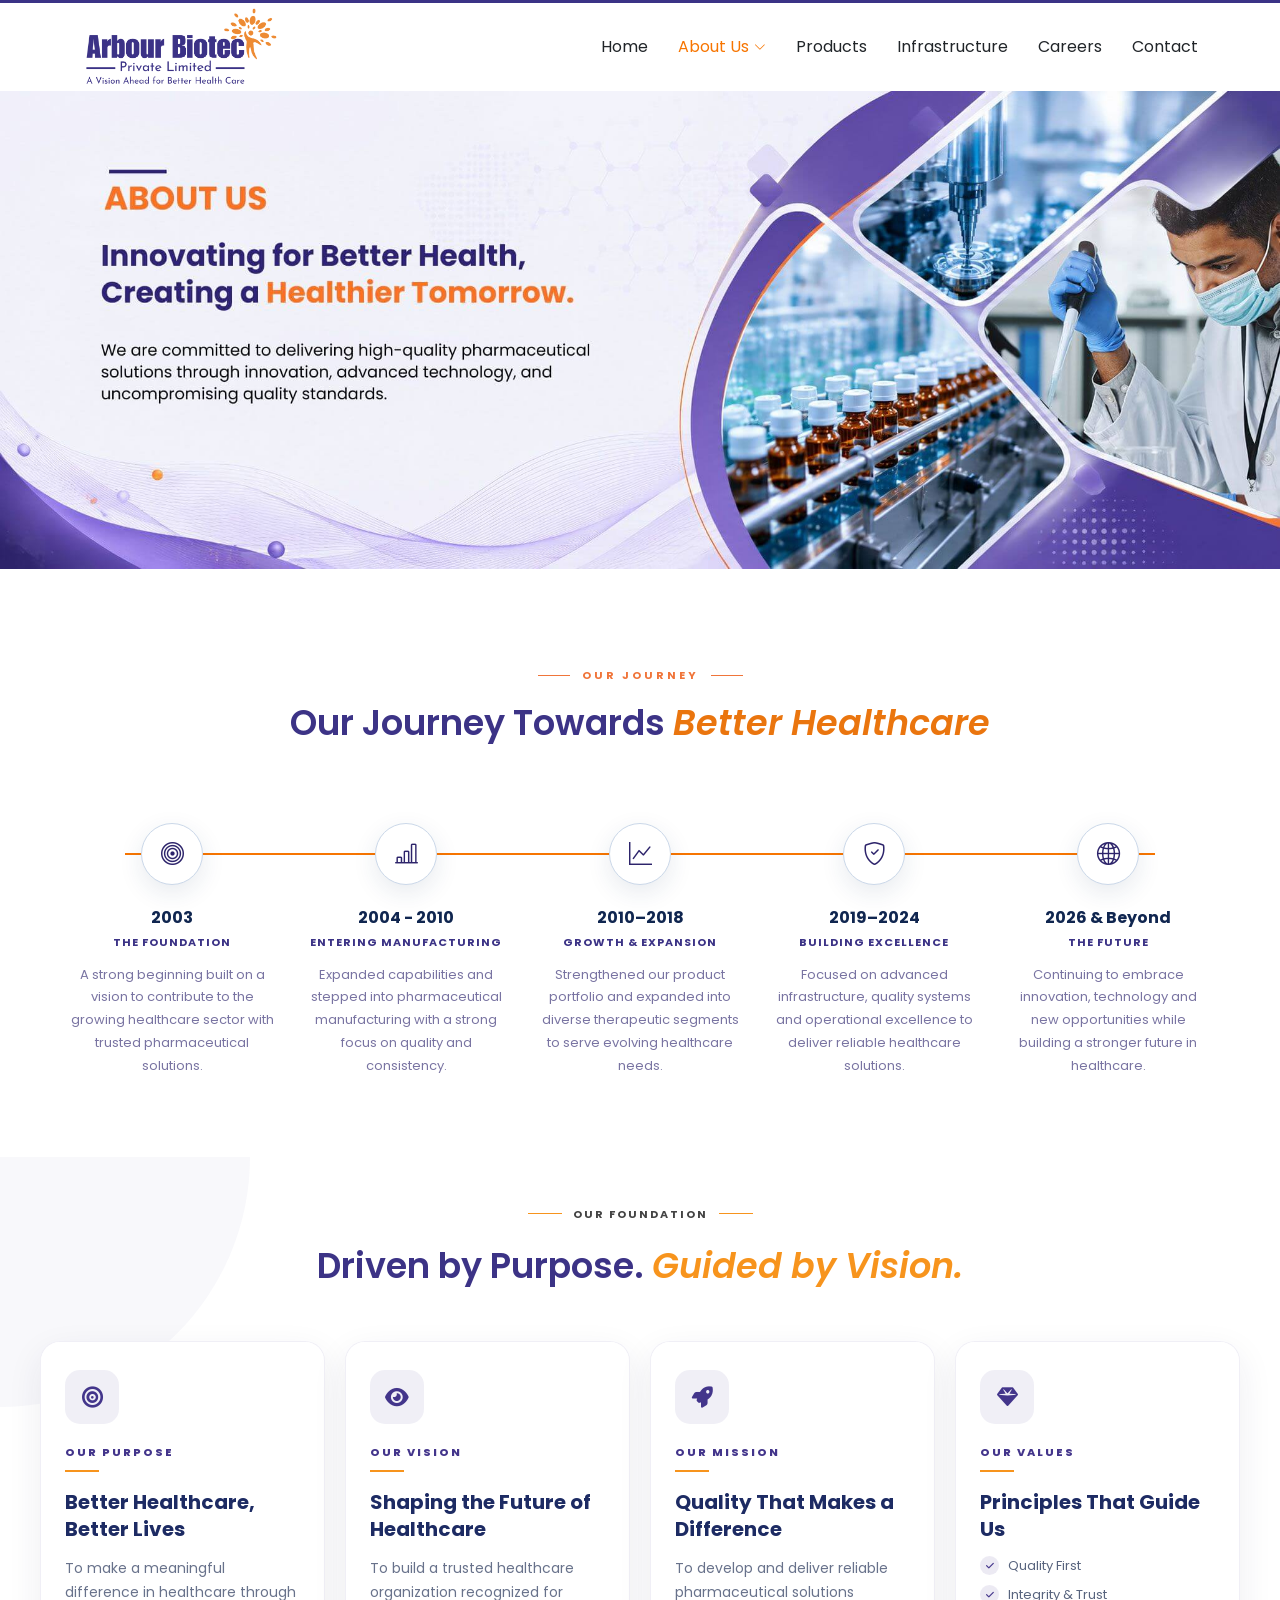
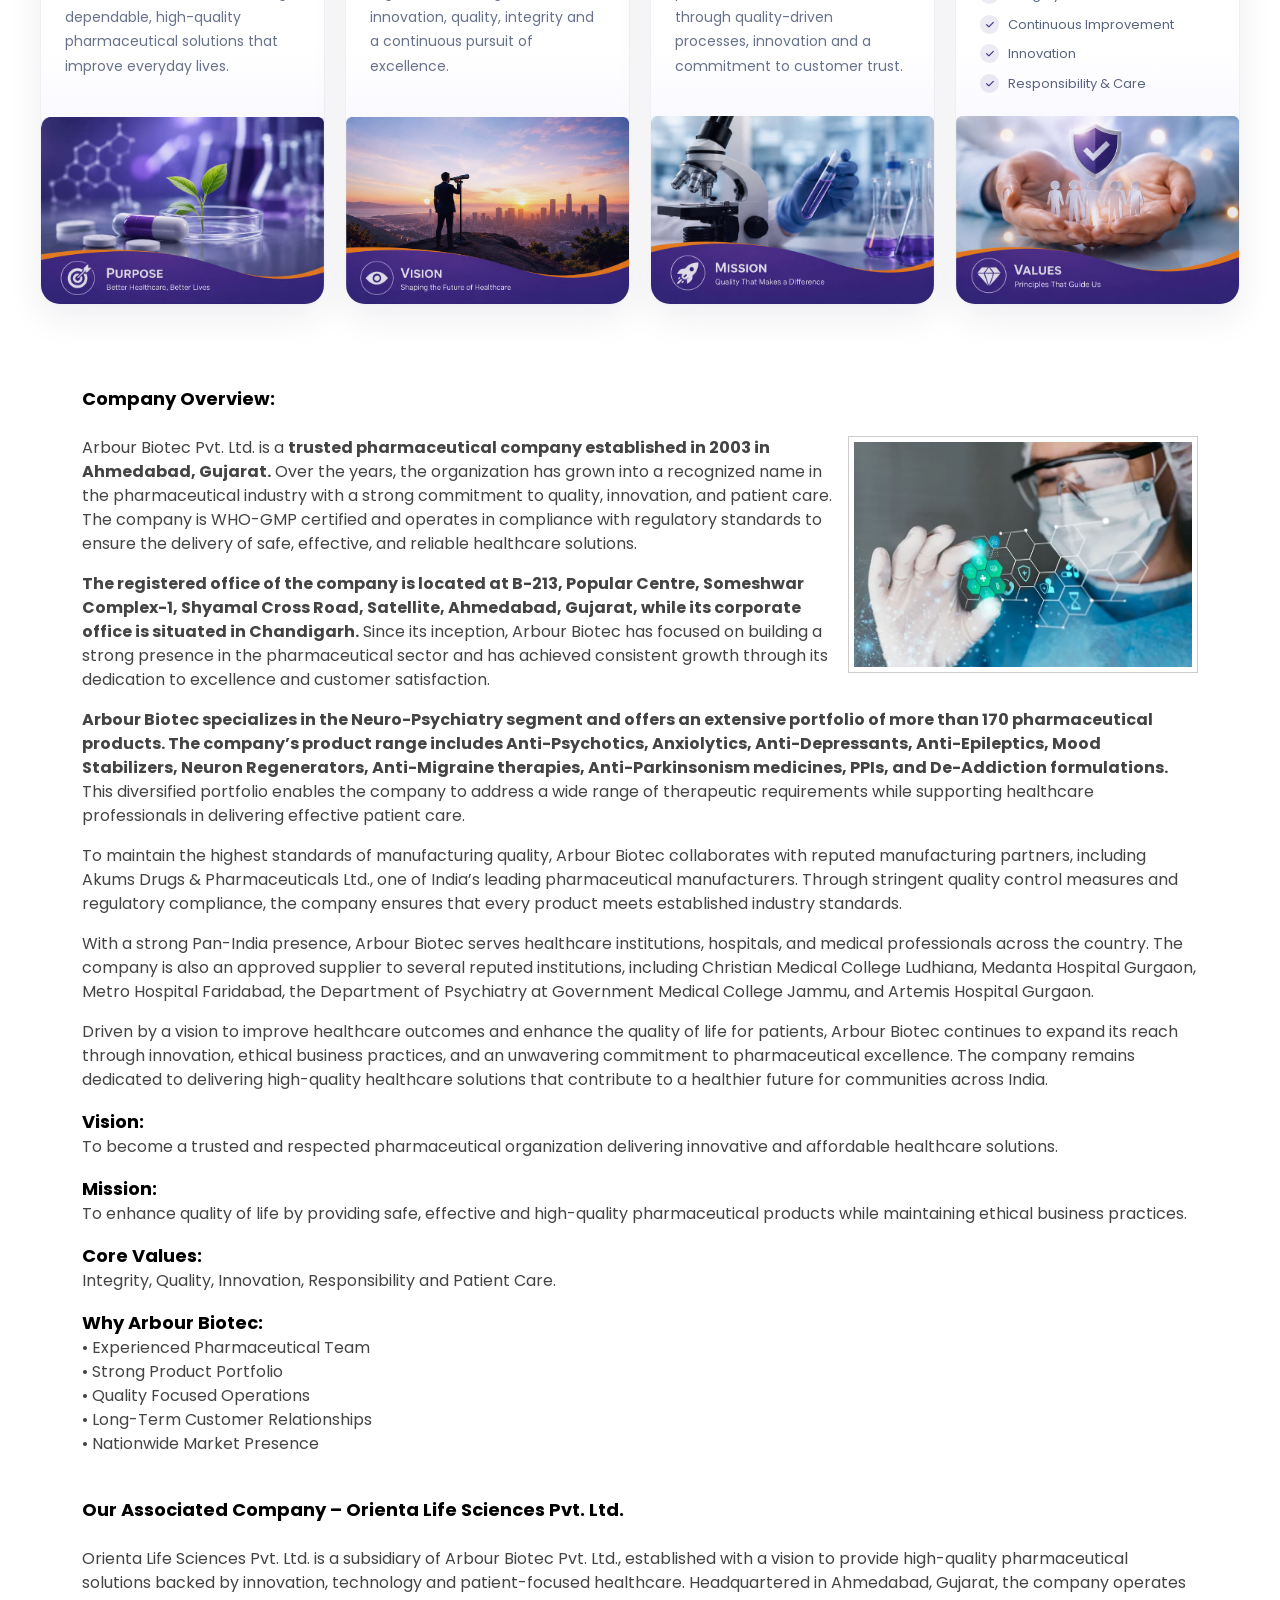
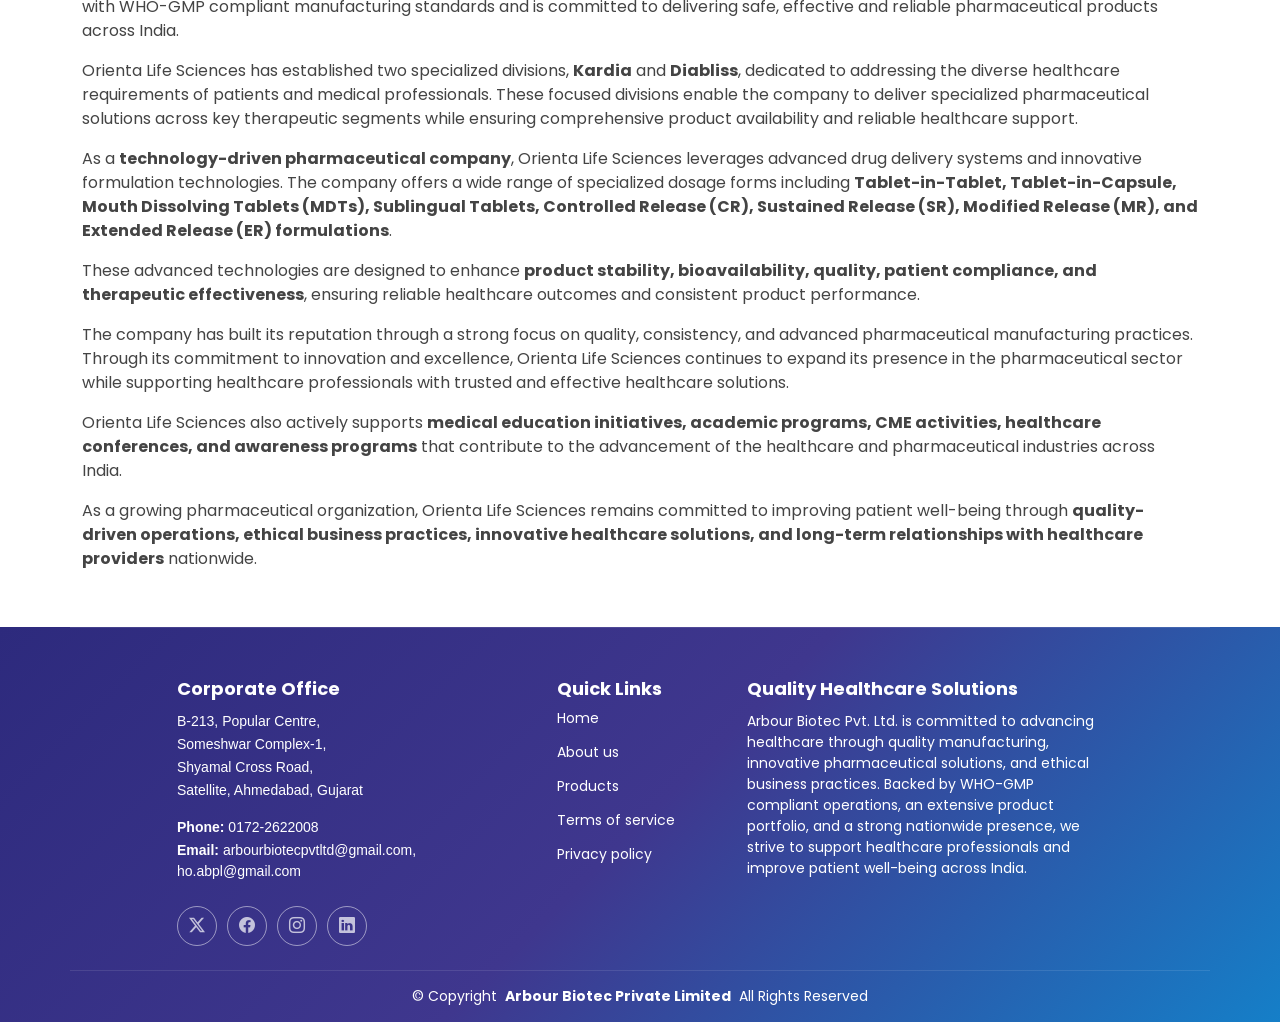
==== commit 772773eb: "changes on aboutus page" ====
--- a/about-us.html
+++ b/about-us.html
@@ -116,7 +116,7 @@
 
             <div class="journey-content">
 
-              <h3>2015</h3>
+              <h3>2003</h3>
 
               <h4>THE FOUNDATION</h4>
 
@@ -141,7 +141,7 @@
 
             <div class="journey-content">
 
-              <h3>2016</h3>
+              <h3>2004 - 2010</h3>
 
               <h4>ENTERING MANUFACTURING</h4>
 
@@ -166,7 +166,7 @@
 
             <div class="journey-content">
 
-              <h3>2017–2018</h3>
+              <h3>2010–2018</h3>
 
               <h4>GROWTH &amp; EXPANSION</h4>
 
